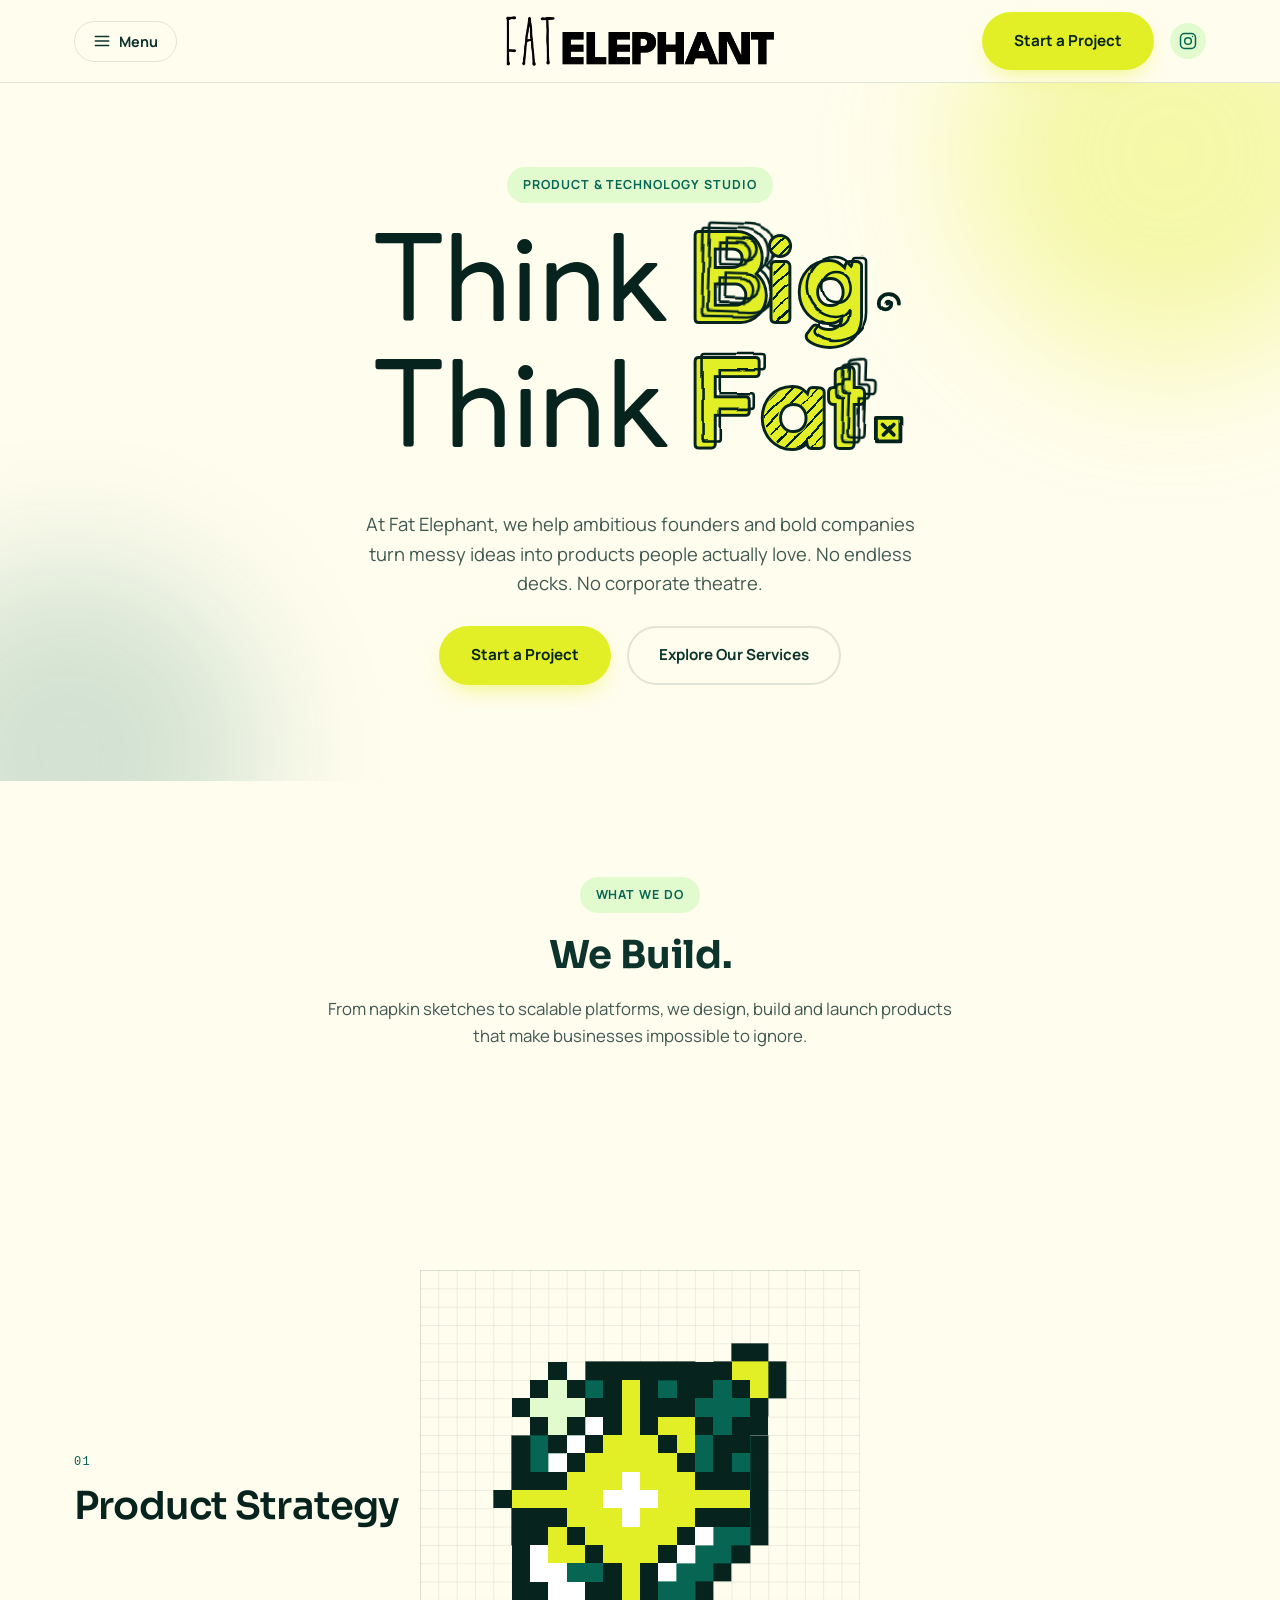
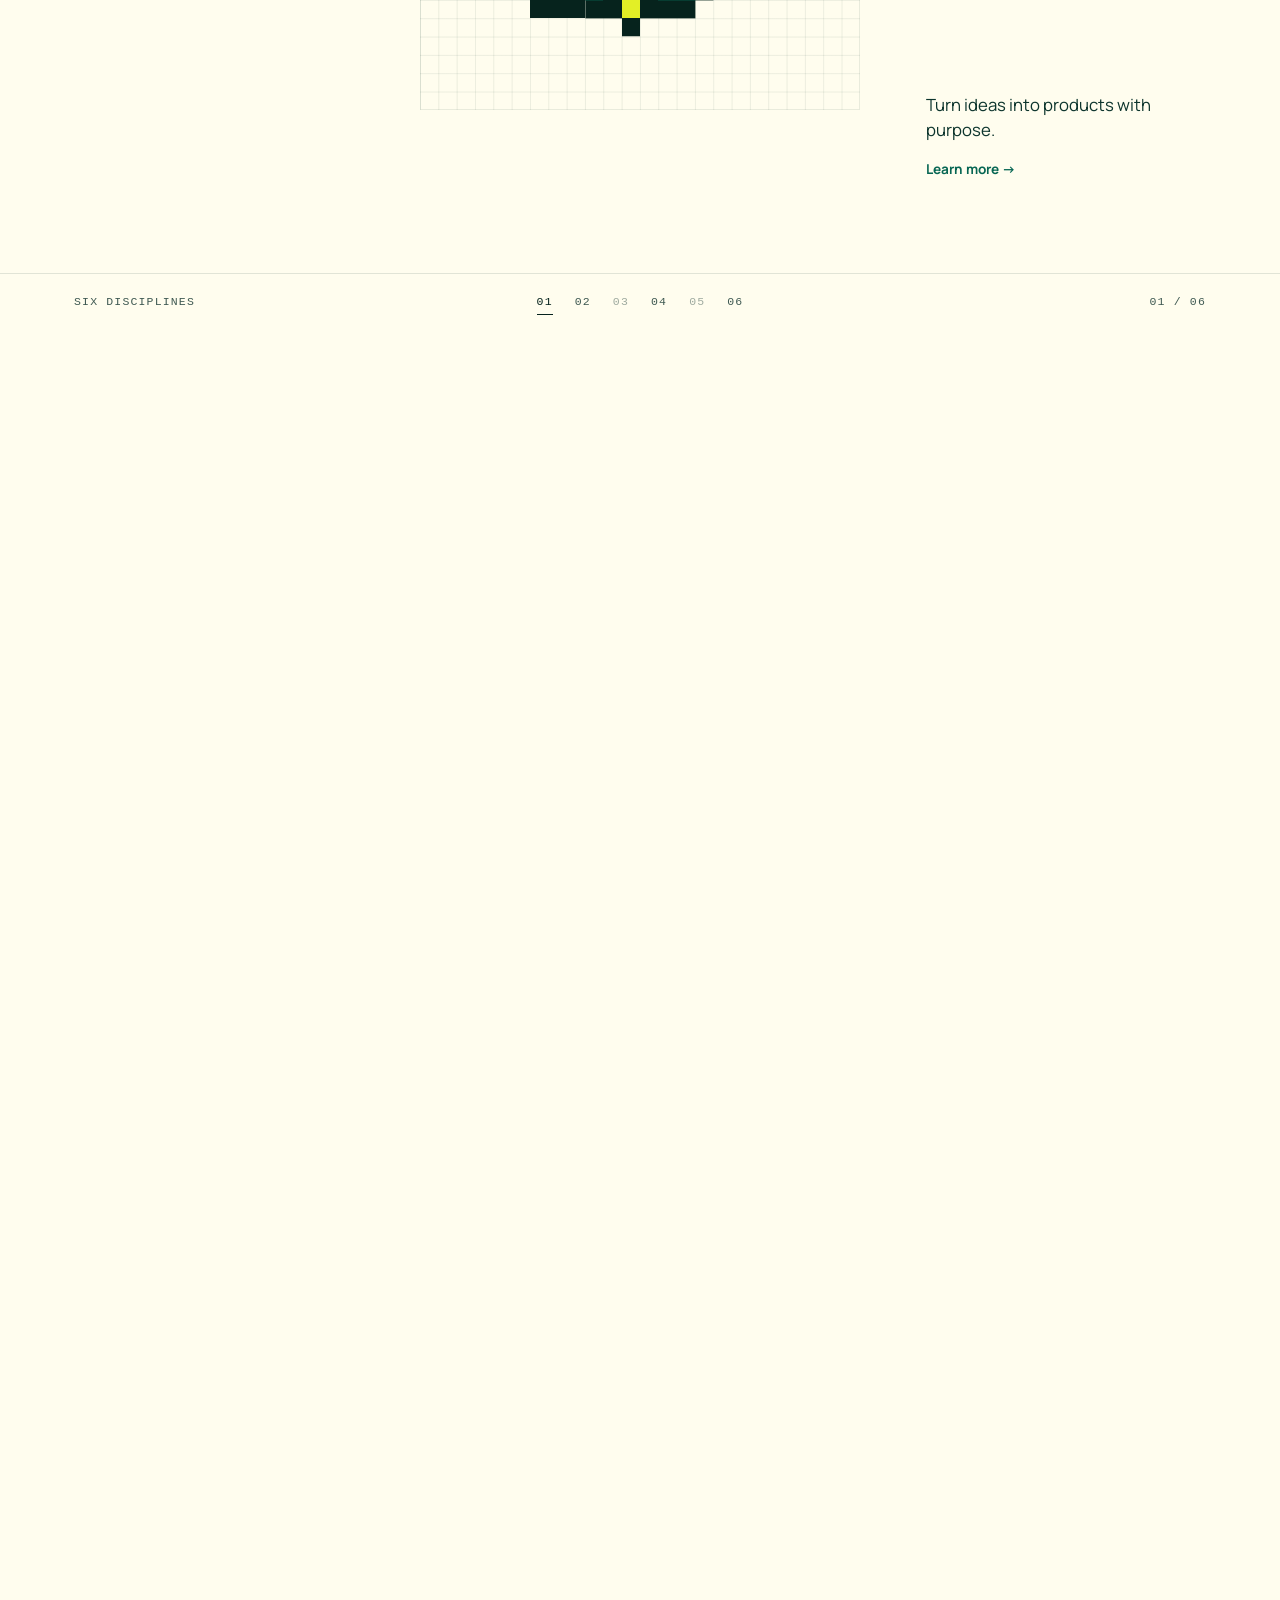
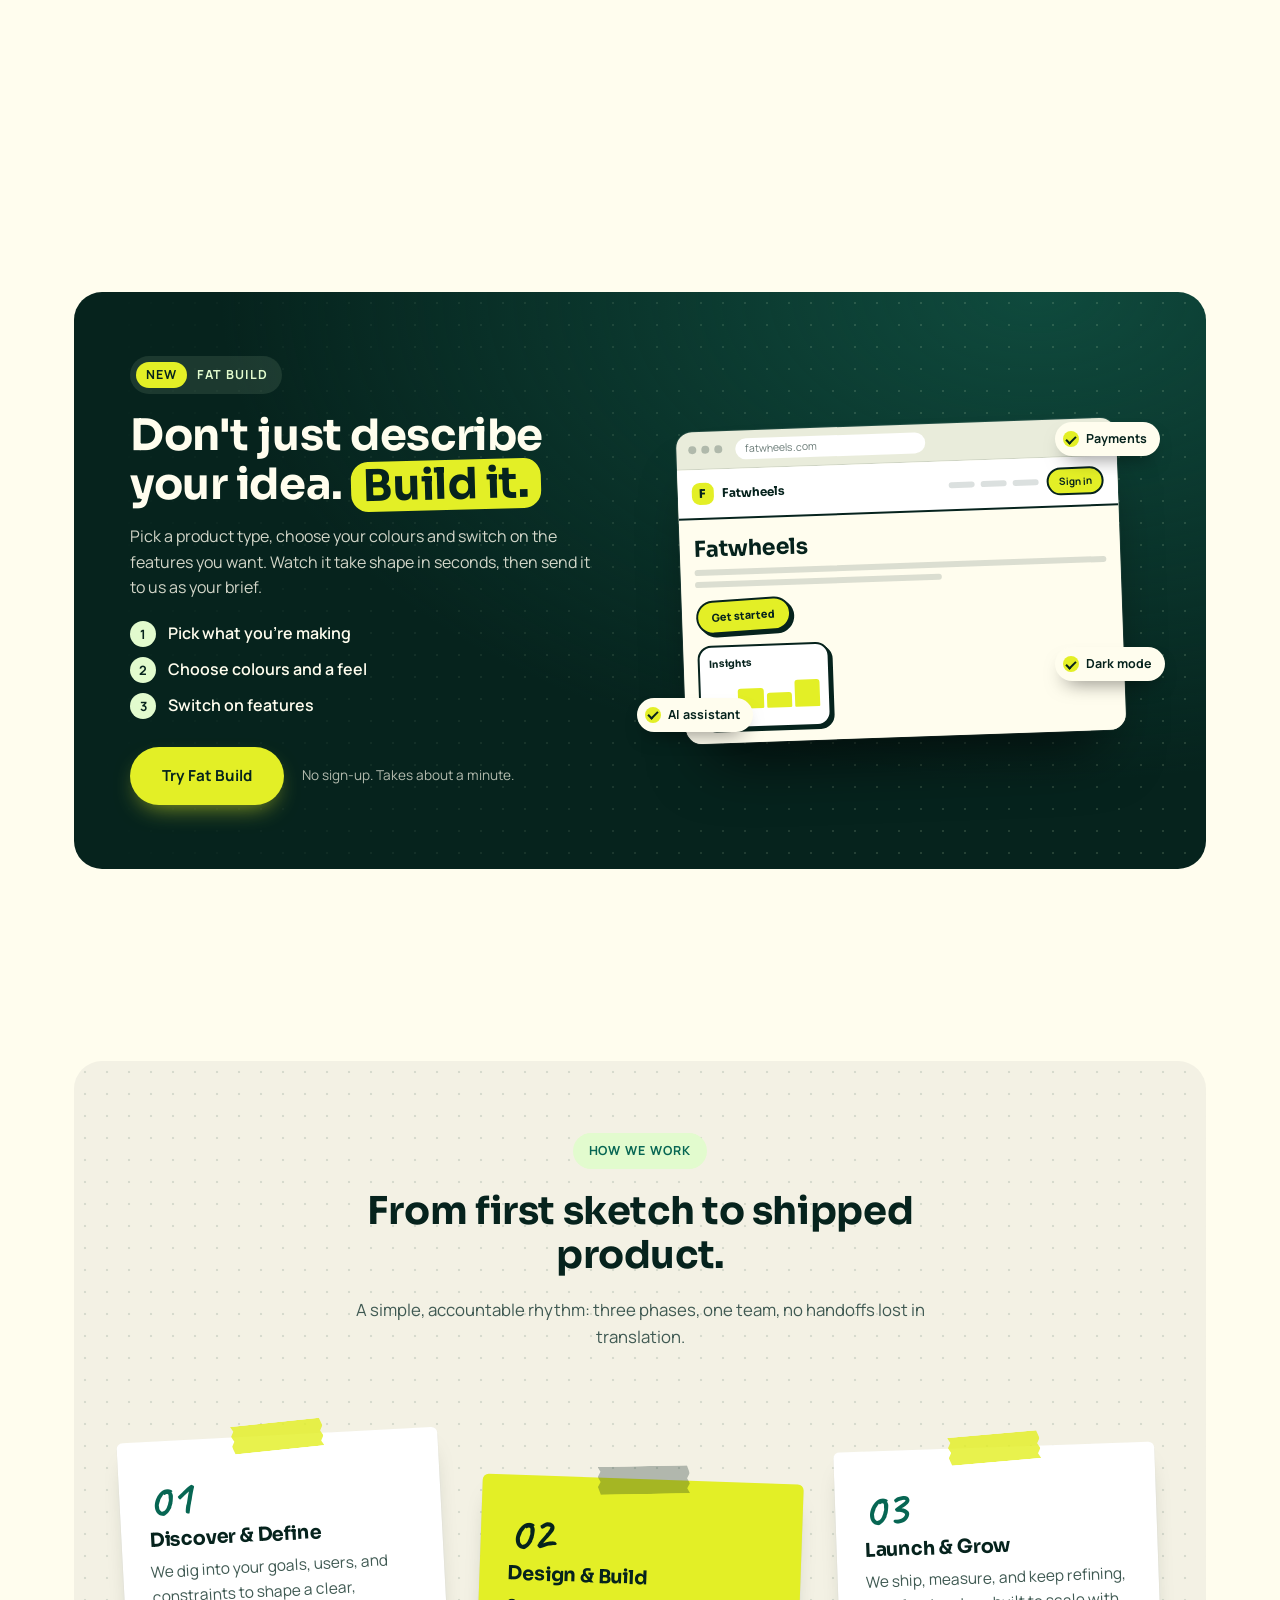
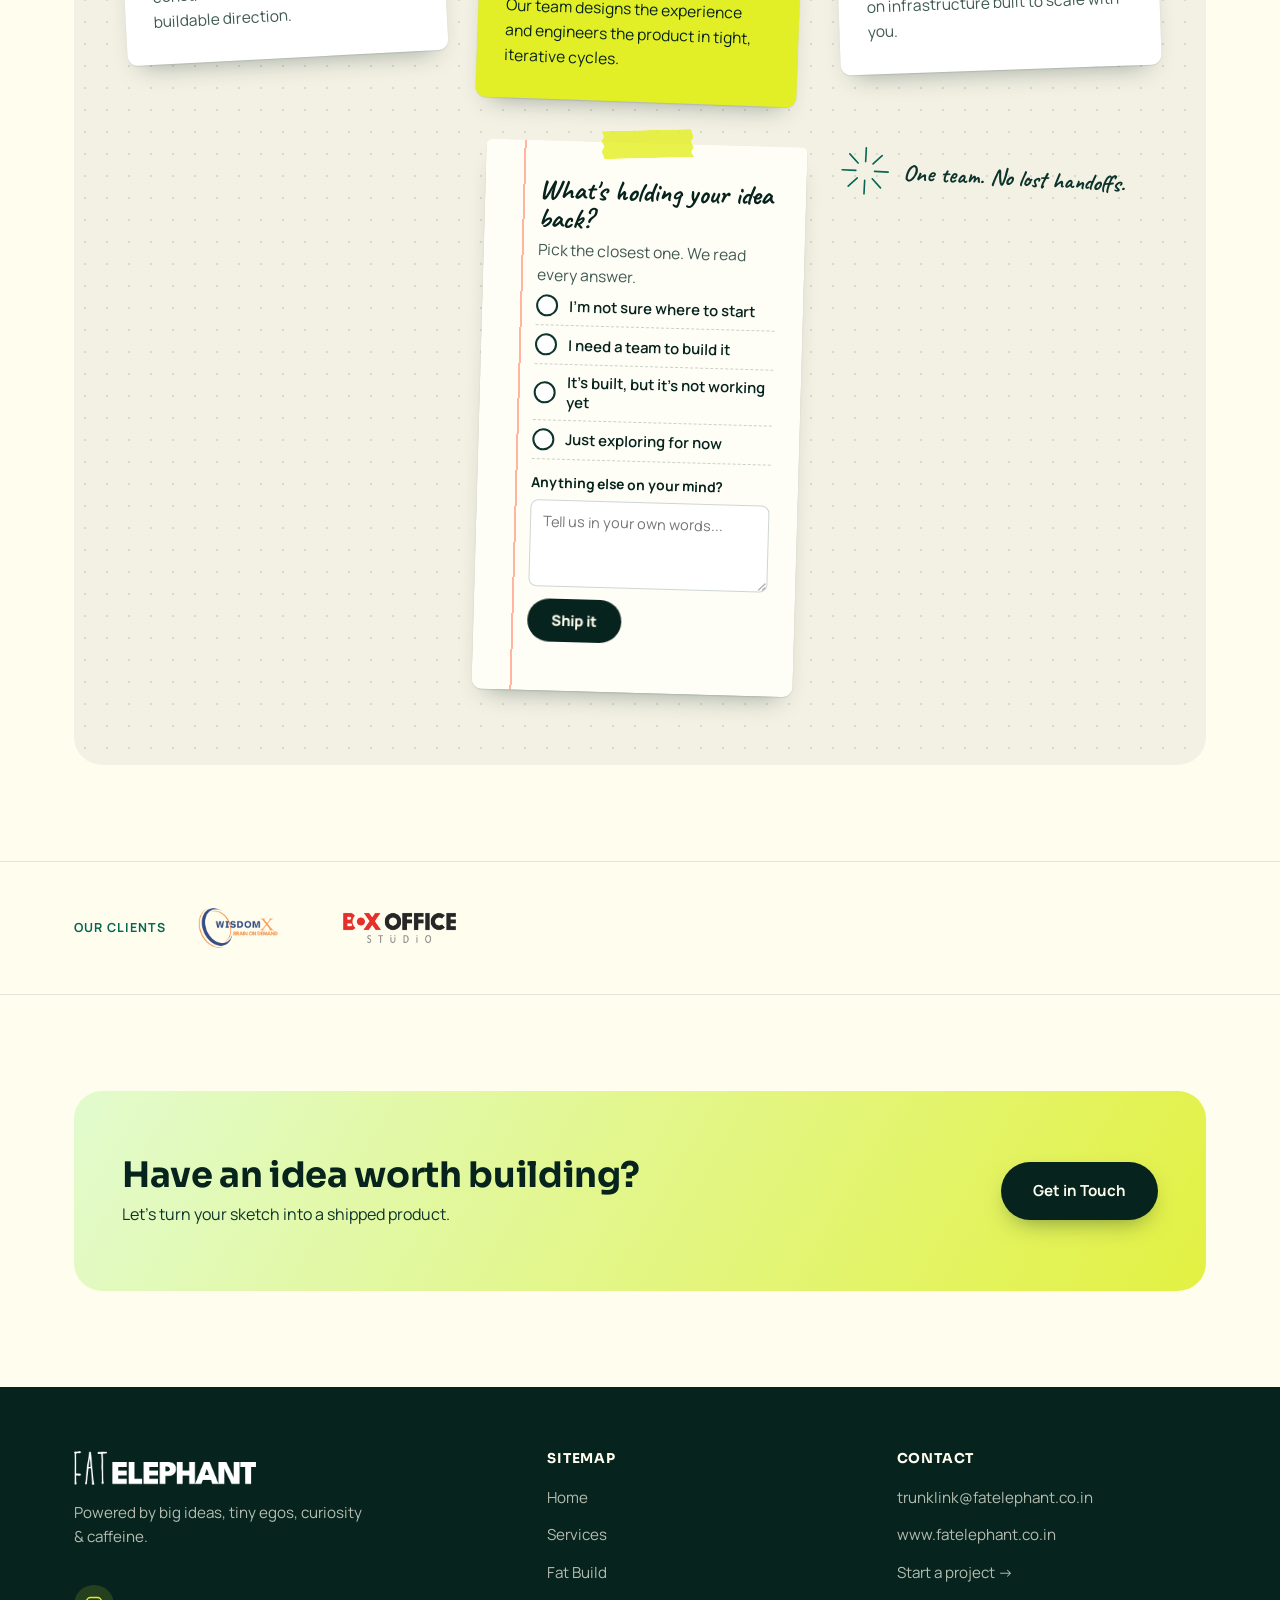
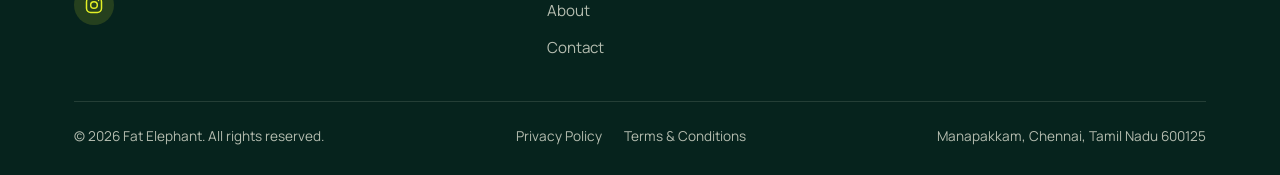
==== index.html @ 660addb1 "Add Fat Build, reworked About and How we work, email pop-up - Fat Build (build.html): live product c" ====
<!DOCTYPE html>
<html lang="en">
<head>
<meta charset="UTF-8">
<meta name="viewport" content="width=device-width, initial-scale=1.0">
<title>Fat Elephant | Product & Technology Studio</title>
<meta name="description" content="Fat Elephant is a product and technology studio helping ambitious companies turn ideas into products through strategy, design, engineering and AI.">
<link rel="canonical" href="https://fatelephant.co.in/">
<meta property="og:title" content="Fat Elephant | Product & Technology Studio">
<meta property="og:description" content="Fat Elephant is a product and technology studio helping ambitious companies turn ideas into products through strategy, design, engineering and AI.">
<meta property="og:url" content="https://fatelephant.co.in/">
<meta property="og:type" content="website">
<meta property="og:site_name" content="Fat Elephant">
<script type="application/ld+json">
{
  "@context": "https://schema.org",
  "@type": "Organization",
  "name": "Fat Elephant",
  "url": "https://fatelephant.co.in/",
  "logo": "https://fatelephant.co.in/assets/logo.png",
  "sameAs": [
    "https://www.instagram.com/think.fat/",
    "https://www.linkedin.com/company/fat-elephant/"
  ]
}
</script>
<link rel="icon" type="image/png" href="assets/logo.png">
<link rel="preconnect" href="https://fonts.googleapis.com">
<link rel="preconnect" href="https://fonts.gstatic.com" crossorigin>
<link href="https://fonts.googleapis.com/css2?family=Sora:wght@600;700;800&family=Manrope:wght@400;500;600;700;800&family=Caveat:wght@600;700&display=swap" rel="stylesheet">
<link rel="stylesheet" href="css/style.css">
</head>
<body>

<header class="navbar">
  <div class="container">
    <div class="nav-menu">
      <button class="nav-menu-trigger" id="navMenuTrigger" aria-haspopup="true" aria-expanded="false" aria-controls="navDropdown">
        <svg class="nav-menu-icon" viewBox="0 0 24 24" fill="none" stroke="currentColor" stroke-width="1.8" stroke-linecap="round" stroke-linejoin="round"><line x1="3" y1="6" x2="21" y2="6"/><line x1="3" y1="12" x2="21" y2="12"/><line x1="3" y1="18" x2="21" y2="18"/></svg>
        <span>Menu</span>
      </button>
      <ul class="nav-dropdown" id="navDropdown">
        <li><a href="index.html" class="active">Home</a></li>
        <li><a href="services.html">Services</a></li>
        <li><a href="build.html">Fat Build</a></li>
        <li><a href="about.html">About</a></li>
        <li><a href="contact.html">Contact</a></li>
      </ul>
    </div>

    <a href="index.html" class="nav-logo"><img src="assets/logo-wide.png" alt="Fat Elephant"></a>

    <div class="nav-right">
      <a href="contact.html" class="btn btn-primary">Start a Project</a>
      <a href="https://www.instagram.com/think.fat?stkn=MW05NG54ZzYxcDhmMA==" target="_blank" rel="noopener noreferrer" class="social-link nav-social" aria-label="Fat Elephant on Instagram">
        <svg viewBox="0 0 24 24" fill="none" stroke="currentColor" stroke-width="1.8" stroke-linecap="round" stroke-linejoin="round"><rect x="3" y="3" width="18" height="18" rx="5"/><circle cx="12" cy="12" r="4"/><circle cx="17.5" cy="6.5" r="0.9" fill="currentColor" stroke="none"/></svg>
      </a>
    </div>
  </div>
</header>

<section class="hero">
  <svg class="fe-defs" width="0" height="0" aria-hidden="true" focusable="false">
    <defs>
      <filter id="fe-rough" x="-8%" y="-8%" width="116%" height="116%">
        <feTurbulence type="fractalNoise" baseFrequency="0.03" numOctaves="2" seed="4" result="noise"/>
        <feDisplacementMap in="SourceGraphic" in2="noise" scale="5" xChannelSelector="R" yChannelSelector="G"/>
      </filter>
    </defs>
  </svg>
  <div class="container">
    <div class="hero-copy">
      <span class="eyebrow">Product &amp; Technology Studio</span>
      <h1 class="doodle-title" aria-label="Think Big. Think Fat.">
        <span class="dt-line" aria-hidden="true"><span class="coco-regular">Think</span> <span class="coco-bold"><span class="dt-letter" data-doodle data-v="2" data-char="B">B</span><span class="dt-letter" data-doodle data-v="3" data-char="i">i</span><span class="dt-letter" data-doodle data-v="1" data-char="g">g</span><span class="dt-dot" data-doodle data-v="2"><svg viewBox="0 0 24 24" focusable="false"><rect class="d0" x="4" y="4" width="16" height="16"/><g class="d1"><rect x="4" y="4" width="16" height="16"/><path d="M8.5 8.5l7 7M15.5 8.5l-7 7"/></g><path class="d2" d="M10.5 12a1.3 1.3 0 0 1 2.6 0a3.9 3.9 0 0 1-7.8 0a6.5 6.5 0 0 1 13 0"/><circle class="d3" cx="12" cy="12" r="8"/></svg></span></span></span>
        <span class="dt-line" aria-hidden="true"><span class="coco-regular">Think</span> <span class="coco-bold"><span class="dt-letter" data-doodle data-v="1" data-char="F">F</span><span class="dt-letter" data-doodle data-v="3" data-char="a">a</span><span class="dt-letter" data-doodle data-v="2" data-char="t">t</span><span class="dt-dot" data-doodle data-v="1"><svg viewBox="0 0 24 24" focusable="false"><rect class="d0" x="4" y="4" width="16" height="16"/><g class="d1"><rect x="4" y="4" width="16" height="16"/><path d="M8.5 8.5l7 7M15.5 8.5l-7 7"/></g><path class="d2" d="M10.5 12a1.3 1.3 0 0 1 2.6 0a3.9 3.9 0 0 1-7.8 0a6.5 6.5 0 0 1 13 0"/><circle class="d3" cx="12" cy="12" r="8"/></svg></span></span></span>
      </h1>
      <p class="hero-lede">At Fat Elephant, we help ambitious founders and bold companies turn messy ideas into products people actually love. No endless decks. No corporate theatre.</p>
      <div class="hero-actions">
        <a href="contact.html" class="btn btn-primary">Start a Project</a>
        <a href="services.html" class="btn btn-outline">Explore Our Services</a>
      </div>
    </div>
  </div>
</section>

<section id="services" class="services" style="--steps: 6;">
  <div class="container">
    <div class="section-head reveal">
      <span class="eyebrow">What We Do</span>
      <h2>We Build.</h2>
      <p>From napkin sketches to scalable platforms, we design, build and launch products that make businesses impossible to ignore.</p>
    </div>
  </div>

  <div class="stage-track" id="stageTrack">
    <div class="stage" id="stage" data-active="0" data-dir="fwd">
      <div class="stage-line" aria-hidden="true"></div>

      <div class="container stage-inner">
        <div class="stage-frame" aria-hidden="true"></div>

        <ol class="service-list">
          <li class="service-item">
            <div class="service-head">
              <span class="service-index" aria-hidden="true">01</span>
              <h3 class="service-title">Product Strategy</h3>
            </div>
            <div class="service-art"><svg class="px" viewBox="0 0 16 16" shape-rendering="crispEdges" aria-hidden="true" focusable="false"><path class="px-k" d="M13 0h2v1h-2zM5 1h6v1h-6zM12 1h1v1h-1zM15 1h1v1h-1zM4 2h1v1h-1zM11 2h2v1h-2zM15 2h1v1h-1zM3 3h1v1h-1zM12 3h3v1h-3zM2 4h1v1h-1zM11 4h3v1h-3zM1 5h1v1h-1zM10 5h2v1h-2zM14 5h1v1h-1zM1 6h1v1h-1zM9 6h2v1h-2zM14 6h1v1h-1zM1 7h1v1h-1zM8 7h2v1h-2zM14 7h1v1h-1zM1 8h1v1h-1zM14 8h1v1h-1zM1 9h1v1h-1zM14 9h1v1h-1zM1 10h1v1h-1zM14 10h1v1h-1zM2 11h1v1h-1zM13 11h1v1h-1zM3 12h1v1h-1zM12 12h1v1h-1zM4 13h1v1h-1zM11 13h1v1h-1zM5 14h6v1h-6z"/><path class="px-t" d="M5 2h6v1h-6zM4 3h2v1h-2zM10 3h2v1h-2zM3 4h2v1h-2zM2 5h2v1h-2zM6 5h4v1h-4zM12 5h2v1h-2zM2 6h1v1h-1zM5 6h2v1h-2zM13 6h1v1h-1zM2 7h1v1h-1zM5 7h1v1h-1zM10 7h1v1h-1zM13 7h1v1h-1zM2 8h1v1h-1zM5 8h1v1h-1zM10 8h1v1h-1zM13 8h1v1h-1zM2 9h1v1h-1zM5 9h2v1h-2zM9 9h2v1h-2zM13 9h1v1h-1zM2 10h2v1h-2zM6 10h4v1h-4zM12 10h2v1h-2zM3 11h2v1h-2zM11 11h2v1h-2zM4 12h2v1h-2zM10 12h2v1h-2zM5 13h6v1h-6z"/><path class="px-l" d="M13 1h2v1h-2zM13 2h2v1h-2zM7 6h2v1h-2zM6 7h2v1h-2zM6 8h4v1h-4zM7 9h2v1h-2z"/><path class="px-w" d="M6 3h4v1h-4zM5 4h6v1h-6zM4 5h2v1h-2zM3 6h2v1h-2zM11 6h2v1h-2zM3 7h2v1h-2zM11 7h2v1h-2zM3 8h2v1h-2zM11 8h2v1h-2zM3 9h2v1h-2zM11 9h2v1h-2zM4 10h2v1h-2zM10 10h2v1h-2zM5 11h6v1h-6zM6 12h4v1h-4z"/></svg></div>
            <div class="service-copy">
              <p>Turn ideas into products with purpose.</p>
              <a href="services.html#product-strategy" class="service-link">Learn more →</a>
            </div>
          </li>
          <li class="service-item">
            <div class="service-head">
              <span class="service-index" aria-hidden="true">02</span>
              <h3 class="service-title">Product Design</h3>
            </div>
            <div class="service-art"><svg class="px" viewBox="0 0 16 16" shape-rendering="crispEdges" aria-hidden="true" focusable="false"><path class="px-k" d="M11 1h1v1h-1zM10 2h1v1h-1zM12 2h1v1h-1zM9 3h1v1h-1zM13 3h1v1h-1zM8 4h1v1h-1zM14 4h1v1h-1zM7 5h1v1h-1zM13 5h1v1h-1zM6 6h1v1h-1zM12 6h1v1h-1zM5 7h1v1h-1zM11 7h1v1h-1zM4 8h1v1h-1zM10 8h1v1h-1zM3 9h1v1h-1zM9 9h1v1h-1zM2 10h1v1h-1zM8 10h1v1h-1zM1 11h1v1h-1zM7 11h1v1h-1zM1 12h1v1h-1zM6 12h1v1h-1zM1 13h2v1h-2zM5 13h1v1h-1zM2 14h3v1h-3z"/><path class="px-t" d="M11 2h1v1h-1zM11 3h2v1h-2zM12 4h2v1h-2zM11 5h1v1h-1zM10 6h2v1h-2zM9 7h2v1h-2zM8 8h2v1h-2zM7 9h2v1h-2zM6 10h2v1h-2zM5 11h2v1h-2zM4 12h2v1h-2z"/><path class="px-l" d="M9 4h2v1h-2zM8 5h3v1h-3zM7 6h3v1h-3zM6 7h3v1h-3zM5 8h3v1h-3zM4 9h3v1h-3zM3 10h3v1h-3zM3 11h2v1h-2z"/><path class="px-w" d="M10 3h1v1h-1zM11 4h1v1h-1zM12 5h1v1h-1zM2 11h1v1h-1zM2 12h2v1h-2zM3 13h2v1h-2z"/></svg></div>
            <div class="service-copy">
              <p>Design experiences people love to use.</p>
              <a href="services.html#product-design" class="service-link">Learn more →</a>
            </div>
          </li>
          <li class="service-item">
            <div class="service-head">
              <span class="service-index" aria-hidden="true">03</span>
              <h3 class="service-title">Engineering</h3>
            </div>
            <div class="service-art"><svg class="px" viewBox="0 0 16 16" shape-rendering="crispEdges" aria-hidden="true" focusable="false"><path class="px-k" d="M1 1h14v1h-14zM0 2h16v1h-16zM0 3h2v1h-2zM14 3h2v1h-2zM0 4h2v1h-2zM14 4h2v1h-2zM0 5h2v1h-2zM14 5h2v1h-2zM0 6h16v1h-16zM0 7h3v1h-3zM4 7h12v1h-12zM0 8h4v1h-4zM5 8h11v1h-11zM0 9h5v1h-5zM6 9h10v1h-10zM0 10h4v1h-4zM5 10h11v1h-11zM0 11h3v1h-3zM4 11h3v1h-3zM11 11h5v1h-5zM0 12h16v1h-16zM0 13h16v1h-16zM1 14h14v1h-14z"/><path class="px-t" d="M2 3h12v1h-12zM2 4h1v1h-1zM4 4h1v1h-1zM6 4h1v1h-1zM8 4h6v1h-6zM2 5h12v1h-12z"/><path class="px-l" d="M3 4h1v1h-1zM3 7h1v1h-1zM4 8h1v1h-1zM5 9h1v1h-1zM4 10h1v1h-1zM3 11h1v1h-1zM7 11h4v1h-4z"/><path class="px-m" d="M7 4h1v1h-1z"/><path class="px-w" d="M5 4h1v1h-1z"/></svg></div>
            <div class="service-copy">
              <p>Build software that's made to last.</p>
              <a href="services.html#engineering" class="service-link">Learn more →</a>
            </div>
          </li>
          <li class="service-item">
            <div class="service-head">
              <span class="service-index" aria-hidden="true">04</span>
              <h3 class="service-title">AI Solutions</h3>
            </div>
            <div class="service-art"><svg class="px" viewBox="0 0 16 16" shape-rendering="crispEdges" aria-hidden="true" focusable="false"><path class="px-k" d="M3 1h1v1h-1zM7 1h1v1h-1zM12 1h1v1h-1zM2 2h1v1h-1zM4 2h1v1h-1zM6 2h1v1h-1zM8 2h1v1h-1zM11 2h1v1h-1zM13 2h1v1h-1zM1 3h1v1h-1zM5 3h2v1h-2zM8 3h1v1h-1zM10 3h1v1h-1zM14 3h1v1h-1zM2 4h1v1h-1zM4 4h1v1h-1zM6 4h1v1h-1zM8 4h1v1h-1zM11 4h1v1h-1zM13 4h1v1h-1zM3 5h1v1h-1zM5 5h1v1h-1zM9 5h1v1h-1zM12 5h1v1h-1zM4 6h1v1h-1zM10 6h1v1h-1zM1 7h3v1h-3zM11 7h3v1h-3zM0 8h1v1h-1zM14 8h1v1h-1zM1 9h3v1h-3zM11 9h3v1h-3zM4 10h1v1h-1zM10 10h1v1h-1zM5 11h1v1h-1zM9 11h1v1h-1zM6 12h1v1h-1zM8 12h1v1h-1zM6 13h1v1h-1zM8 13h1v1h-1zM6 14h1v1h-1zM8 14h1v1h-1zM7 15h1v1h-1z"/><path class="px-t" d="M12 2h1v1h-1zM11 3h3v1h-3zM12 4h1v1h-1z"/><path class="px-l" d="M7 2h1v1h-1zM7 3h1v1h-1zM7 4h1v1h-1zM6 5h3v1h-3zM5 6h5v1h-5zM4 7h3v1h-3zM8 7h3v1h-3zM1 8h5v1h-5zM9 8h5v1h-5zM4 9h3v1h-3zM8 9h3v1h-3zM5 10h5v1h-5zM6 11h3v1h-3zM7 12h1v1h-1zM7 13h1v1h-1zM7 14h1v1h-1z"/><path class="px-m" d="M3 2h1v1h-1zM2 3h3v1h-3zM3 4h1v1h-1z"/><path class="px-w" d="M7 7h1v1h-1zM6 8h3v1h-3zM7 9h1v1h-1z"/></svg></div>
            <div class="service-copy">
              <p>Make AI work for your business.</p>
              <a href="services.html#ai-solutions" class="service-link">Learn more →</a>
            </div>
          </li>
          <li class="service-item">
            <div class="service-head">
              <span class="service-index" aria-hidden="true">05</span>
              <h3 class="service-title">Web Platforms</h3>
            </div>
            <div class="service-art"><svg class="px" viewBox="0 0 16 16" shape-rendering="crispEdges" aria-hidden="true" focusable="false"><path class="px-k" d="M1 1h14v1h-14zM0 2h1v1h-1zM15 2h1v1h-1zM0 3h1v1h-1zM15 3h1v1h-1zM0 4h1v1h-1zM15 4h1v1h-1zM0 5h1v1h-1zM15 5h1v1h-1zM0 6h1v1h-1zM15 6h1v1h-1zM0 7h1v1h-1zM15 7h1v1h-1zM0 8h1v1h-1zM15 8h1v1h-1zM0 9h1v1h-1zM15 9h1v1h-1zM0 10h1v1h-1zM15 10h1v1h-1zM0 11h1v1h-1zM15 11h1v1h-1zM0 12h1v1h-1zM15 12h1v1h-1zM0 13h1v1h-1zM15 13h1v1h-1zM1 14h14v1h-14z"/><path class="px-t" d="M1 2h14v1h-14zM1 3h2v1h-2zM4 3h1v1h-1zM6 3h1v1h-1zM8 3h7v1h-7zM1 4h14v1h-14zM3 10h6v1h-6zM3 12h8v1h-8z"/><path class="px-l" d="M3 3h1v1h-1zM3 6h10v1h-10zM3 7h10v1h-10zM3 8h10v1h-10z"/><path class="px-m" d="M7 3h1v1h-1z"/><path class="px-w" d="M5 3h1v1h-1zM1 5h14v1h-14zM1 6h2v1h-2zM13 6h2v1h-2zM1 7h2v1h-2zM13 7h2v1h-2zM1 8h2v1h-2zM13 8h2v1h-2zM1 9h14v1h-14zM1 10h2v1h-2zM9 10h6v1h-6zM1 11h14v1h-14zM1 12h2v1h-2zM11 12h4v1h-4zM1 13h14v1h-14z"/></svg></div>
            <div class="service-copy">
              <p>Create digital experiences beyond the homepage.</p>
              <a href="services.html#web-platforms" class="service-link">Learn more →</a>
            </div>
          </li>
          <li class="service-item">
            <div class="service-head">
              <span class="service-index" aria-hidden="true">06</span>
              <h3 class="service-title">Cloud &amp; Infrastructure</h3>
            </div>
            <div class="service-art"><svg class="px" viewBox="0 0 16 16" shape-rendering="crispEdges" aria-hidden="true" focusable="false"><path class="px-k" d="M8 2h2v1h-2zM6 3h2v1h-2zM10 3h2v1h-2zM5 4h1v1h-1zM12 4h1v1h-1zM4 5h1v1h-1zM13 5h1v1h-1zM3 6h1v1h-1zM13 6h1v1h-1zM2 7h1v1h-1zM14 7h1v1h-1zM1 8h1v1h-1zM15 8h1v1h-1zM1 9h1v1h-1zM15 9h1v1h-1zM1 10h1v1h-1zM15 10h1v1h-1zM2 11h1v1h-1zM15 11h1v1h-1zM2 12h1v1h-1zM14 12h1v1h-1zM3 13h11v1h-11z"/><path class="px-m" d="M3 12h11v1h-11z"/><path class="px-w" d="M8 3h2v1h-2zM6 4h6v1h-6zM5 5h8v1h-8zM4 6h9v1h-9zM3 7h11v1h-11zM2 8h13v1h-13zM2 9h13v1h-13zM2 10h13v1h-13zM3 11h12v1h-12z"/></svg></div>
            <div class="service-copy">
              <p>Scale with confidence.</p>
              <a href="services.html#cloud-infrastructure" class="service-link">Learn more →</a>
            </div>
          </li>
        </ol>
      </div>

      <div class="stage-footer">
        <div class="container stage-footer-inner">
          <span class="stage-label">Six disciplines</span>
          <div class="stage-steps" role="group" aria-label="Browse services">
            <button type="button" class="stage-step" data-step="0" aria-label="Product Strategy">01</button>
            <button type="button" class="stage-step" data-step="1" aria-label="Product Design">02</button>
            <button type="button" class="stage-step" data-step="2" aria-label="Engineering">03</button>
            <button type="button" class="stage-step" data-step="3" aria-label="AI Solutions">04</button>
            <button type="button" class="stage-step" data-step="4" aria-label="Web Platforms">05</button>
            <button type="button" class="stage-step" data-step="5" aria-label="Cloud &amp; Infrastructure">06</button>
          </div>
          <span class="stage-count" aria-hidden="true"><span id="stageCurrent">01</span> / 06</span>
        </div>
      </div>
    </div>
  </div>
</section>

<section id="fat-build" class="fb">
  <div class="container">
    <div class="fb-panel reveal">
      <div class="fb-copy">
        <span class="fb-eyebrow"><b>New</b> Fat Build</span>
        <h2>Don't just describe your idea. <span class="fb-hl">Build it.</span></h2>
        <p>Pick a product type, choose your colours and switch on the features you want. Watch it take shape in seconds, then send it to us as your brief.</p>
        <ol class="fb-steps">
          <li><b>1</b>Pick what you're making</li>
          <li><b>2</b>Choose colours and a feel</li>
          <li><b>3</b>Switch on features</li>
        </ol>
        <div class="fb-actions">
          <a href="build.html" class="btn btn-primary">Try Fat Build</a>
          <span class="fb-note">No sign-up. Takes about a minute.</span>
        </div>
      </div>

      <div class="fb-stage" aria-hidden="true">
        <div class="fb-device" id="fbDevice">
          <div class="fb-chrome"><i></i><i></i><i></i><span class="fb-url">fatwheels.com</span></div>
          <div class="fb-screen">
            <div class="fb-bar">
              <span class="fb-logo">F</span>
              <strong class="fb-name">Fatwheels</strong>
              <span class="fb-navs"><i></i><i></i><i></i></span>
              <span class="fb-signin">Sign in</span>
            </div>
            <div class="fb-hero">
              <h3 class="fb-name">Fatwheels</h3>
              <span class="fb-l"></span>
              <span class="fb-l fb-l--s"></span>
              <span class="fb-cta">Get started</span>
            </div>
            <div class="fb-cards">
              <div class="fb-card is-on"><span class="fb-k">Insights</span><div class="fb-bars"><em style="--h:35%"></em><em style="--h:65%"></em><em style="--h:50%"></em><em style="--h:90%"></em></div></div>
              <div class="fb-card is-on"><span class="fb-k">Checkout</span><span class="fb-l"></span><span class="fb-pay">Pay now</span></div>
              <div class="fb-card is-on"><span class="fb-k">Assistant</span><span class="fb-pill">Ask me anything</span></div>
            </div>
          </div>
        </div>
        <span class="fb-chip fb-chip--a"><i></i>Payments</span>
        <span class="fb-chip fb-chip--b"><i></i>AI assistant</span>
        <span class="fb-chip fb-chip--c"><i></i>Dark mode</span>
      </div>
    </div>
  </div>
</section>

<section id="process">
  <div class="container">
    <div class="process desk reveal">
      <div class="section-head">
        <span class="eyebrow">How We Work</span>
        <h2>From first sketch to shipped product.</h2>
        <p>A simple, accountable rhythm: three phases, one team, no handoffs lost in translation.</p>
      </div>

      <div class="desk-board">
        <article class="note note--paper" style="--r: -3deg; --i: 0;">
          <span class="note-num" aria-hidden="true">01</span>
          <h3>Discover &amp; Define</h3>
          <p>We dig into your goals, users, and constraints to shape a clear, buildable direction.</p>
        </article>

        <article class="note note--lime" style="--r: 2deg; --i: 1;">
          <span class="note-num" aria-hidden="true">02</span>
          <h3>Design &amp; Build</h3>
          <p>Our team designs the experience and engineers the product in tight, iterative cycles.</p>
        </article>

        <article class="note note--paper" style="--r: -2deg; --i: 2;">
          <span class="note-num" aria-hidden="true">03</span>
          <h3>Launch &amp; Grow</h3>
          <p>We ship, measure, and keep refining, on infrastructure built to scale with you.</p>
        </article>

        <article class="note note--ask" style="--r: 1.6deg; --i: 3;">
          <form class="ask" id="askForm" novalidate>
            <fieldset>
              <legend>What's holding your idea back?</legend>
              <p class="note-sub">Pick the closest one. We read every answer.</p>
              <label class="ask-opt"><input type="radio" name="holdback" value="I'm not sure where to start"><span>I'm not sure where to start</span></label>
              <label class="ask-opt"><input type="radio" name="holdback" value="I need a team to build it"><span>I need a team to build it</span></label>
              <label class="ask-opt"><input type="radio" name="holdback" value="It's built, but it's not working yet"><span>It's built, but it's not working yet</span></label>
              <label class="ask-opt"><input type="radio" name="holdback" value="Just exploring for now"><span>Just exploring for now</span></label>
            </fieldset>
            <label class="ask-label" for="askNote">Anything else on your mind?</label>
            <textarea id="askNote" rows="3" placeholder="Tell us in your own words..."></textarea>
            <button type="submit" class="ask-send">Ship it</button>
            <p class="ask-status" id="askStatus" role="status"></p>
          </form>
          <span class="stamp" aria-hidden="true">Shipped!</span>
        </article>

        <div class="doodle doodle--spark" aria-hidden="true">
          <svg viewBox="0 0 90 90" fill="none" stroke="currentColor" stroke-width="2.6" stroke-linecap="round" focusable="false"><path d="M45 8V30M45 60V82M8 45H30M60 45H82M19 19L33 33M57 57L71 71M71 19L57 33M33 57L19 71"/></svg>
          <span class="doodle-caption">One team. No lost handoffs.</span>
        </div>
      </div>
    </div>
  </div>
</section>

<div class="trusted-by">
  <div class="container">
    <span class="trusted-by-label">Our Clients</span>
    <div class="trusted-by-logos">
      <a href="https://www.wisdomx.co.uk/" target="_blank" rel="noopener noreferrer" aria-label="Visit WisdomX's website">
        <img src="assets/clients/wisdomx.png" alt="WisdomX" class="is-wisdomx">
      </a>
      <a href="https://boxofficestudio.co.in/" target="_blank" rel="noopener noreferrer" aria-label="Visit Box Office Studio's website">
        <img src="assets/clients/box-office-studio.png" alt="Box Office Studio">
      </a>
    </div>
  </div>
</div>

<section id="cta">
  <div class="container">
    <div class="cta-banner reveal">
      <div>
        <h2>Have an idea worth building?</h2>
        <p>Let's turn your sketch into a shipped product.</p>
      </div>
      <a href="contact.html" class="btn btn-primary">Get in Touch</a>
    </div>
  </div>
</section>

<footer class="site-footer">
  <div class="container">
    <div class="footer-grid">
      <div class="footer-brand">
        <img src="assets/logo-wide.png" alt="Fat Elephant">
        <p>Powered by big ideas, tiny egos, curiosity &amp; caffeine.</p>
        <a href="https://www.instagram.com/think.fat?stkn=MW05NG54ZzYxcDhmMA==" target="_blank" rel="noopener noreferrer" class="social-link" aria-label="Fat Elephant on Instagram">
          <svg viewBox="0 0 24 24" fill="none" stroke="currentColor" stroke-width="1.8" stroke-linecap="round" stroke-linejoin="round"><rect x="3" y="3" width="18" height="18" rx="5"/><circle cx="12" cy="12" r="4"/><circle cx="17.5" cy="6.5" r="0.9" fill="currentColor" stroke="none"/></svg>
        </a>
      </div>
      <div class="footer-col">
        <h4>Sitemap</h4>
        <ul>
          <li><a href="index.html">Home</a></li>
          <li><a href="services.html">Services</a></li>
          <li><a href="build.html">Fat Build</a></li>
          <li><a href="about.html">About</a></li>
          <li><a href="contact.html">Contact</a></li>
        </ul>
      </div>
      <div class="footer-col">
        <h4>Contact</h4>
        <ul>
          <li><a href="mailto:trunklink@fatelephant.co.in">trunklink@fatelephant.co.in</a></li>
          <li><a href="https://www.fatelephant.co.in" target="_blank" rel="noopener">www.fatelephant.co.in</a></li>
          <li><a href="contact.html">Start a project →</a></li>
        </ul>
      </div>
    </div>
    <div class="footer-bottom">
      <span>© <span id="year"></span> Fat Elephant. All rights reserved.</span>
      <span class="footer-legal"><a href="privacy.html">Privacy Policy</a><a href="terms.html">Terms &amp; Conditions</a></span>
      <span>Manapakkam, Chennai, Tamil Nadu 600125</span>
    </div>
  </div>
</footer>

<dialog class="ship-dialog" id="shipDialog" aria-labelledby="shipTitle" data-endpoint="">
  <button type="button" class="ship-close" data-close aria-label="Close">&times;</button>

  <form class="ship-form" id="shipForm" novalidate>
    <h2 id="shipTitle">One last thing.</h2>
    <p class="ship-lead">Where should we reach you? We'll only use your email to reply to this note.</p>
    <label class="ship-label" for="shipEmail">Your email</label>
    <input type="email" id="shipEmail" name="email" autocomplete="email" placeholder="you@company.com">
    <input type="text" name="website" class="ship-hp" tabindex="-1" autocomplete="off" aria-hidden="true">
    <p class="ship-error" id="shipError" role="alert"></p>
    <button type="submit" class="ship-go" id="shipGo">Think Fat</button>
    <p class="ship-fine">By sending, you agree to our <a href="privacy.html">Privacy Policy</a>.</p>
  </form>

  <div class="ship-done" id="shipDone" hidden>
    <div class="ship-check">
      <svg viewBox="0 0 80 80" aria-hidden="true" focusable="false"><circle class="ship-ring" cx="40" cy="40" r="30"/><path class="ship-tick" d="M27 41l9 9 18-20"/></svg>
    </div>
    <h2 id="shipDoneTitle">Shipped.</h2>
    <p id="shipDoneText"></p>
  </div>
</dialog>

<script src="js/main.js"></script>
</body>
</html>
---- css/style.css ----
/* ========================================================
   Fat Elephant — Design System
   ======================================================== */

/* ---------- Spatial page transitions (progressive enhancement) ---------- */

@view-transition {
  navigation: auto;
}

::view-transition-old(root) {
  animation: 220ms ease-out both fe-page-out;
}

::view-transition-new(root) {
  animation: 260ms ease-in both fe-page-in;
}

@keyframes fe-page-out {
  to {
    opacity: 0;
    transform: translateY(-14px) scale(0.99);
  }
}

@keyframes fe-page-in {
  from {
    opacity: 0;
    transform: translateY(14px) scale(0.99);
  }
}

@media (prefers-reduced-motion: reduce) {
  ::view-transition-group(*),
  ::view-transition-old(*),
  ::view-transition-new(*) {
    animation: none !important;
  }
}

/* Coco Gothic by Zetafonts — CC BY-NC trial files, not licensed for commercial/production use.
   A commercial license must be purchased at zetafonts.com/collection/358 before this ships live. */
@font-face {
  font-family: "Coco Gothic";
  src: url("../assets/fonts/CocoGothic-Regular.ttf") format("truetype");
  font-weight: 400;
  font-style: normal;
  font-display: swap;
}

@font-face {
  font-family: "Coco Gothic";
  src: url("../assets/fonts/CocoGothic-Bold.ttf") format("truetype");
  font-weight: 700;
  font-style: normal;
  font-display: swap;
}

:root {
  --cream: #fffdee;
  --mint: #e2fbce;
  --lime: #e3ef26;
  --teal: #076653;
  --teal-dark: #0c342c;
  --teal-darkest: #06231d;

  --ink: #0c342c;
  --ink-soft: #3f5952;
  --border-soft: rgba(12, 52, 44, 0.12);

  --bg: var(--cream);
  --surface: #ffffff;

  --radius-sm: 10px;
  --radius-md: 16px;
  --radius-lg: 28px;

  --shadow-soft: 0 20px 40px -20px rgba(6, 35, 29, 0.25);
  --shadow-card: 0 10px 30px -12px rgba(6, 35, 29, 0.18);

  --container: 1180px;

  --font-display: "Sora", "Segoe UI", system-ui, -apple-system, sans-serif;
  --font-body: "Manrope", "Segoe UI", system-ui, -apple-system, sans-serif;
  --font-hand: "Caveat", "Segoe Script", cursive;
  --font-coco: "Coco Gothic", var(--font-display);
  --font-mono: ui-monospace, "SFMono-Regular", Menlo, Consolas, "Liberation Mono", monospace;
}

* {
  box-sizing: border-box;
}

html {
  scroll-behavior: smooth;
}

body {
  margin: 0;
  font-family: var(--font-body);
  color: var(--ink);
  background: var(--bg);
  line-height: 1.6;
  -webkit-font-smoothing: antialiased;
}

img {
  max-width: 100%;
  display: block;
}

a {
  color: inherit;
  text-decoration: none;
}

h1, h2, h3, h4 {
  font-family: var(--font-display);
  line-height: 1.15;
  margin: 0 0 0.5em;
  letter-spacing: -0.01em;
}

p {
  margin: 0 0 1em;
}

.container {
  width: 100%;
  max-width: var(--container);
  margin: 0 auto;
  padding: 0 24px;
}

section {
  padding: 96px 0;
}

@media (max-width: 720px) {
  section {
    padding: 64px 0;
  }
}

.eyebrow {
  display: inline-flex;
  align-items: center;
  gap: 8px;
  font-family: var(--font-body);
  font-weight: 700;
  font-size: 0.78rem;
  letter-spacing: 0.08em;
  text-transform: uppercase;
  color: var(--teal);
  background: var(--mint);
  padding: 8px 16px;
  border-radius: 999px;
  margin-bottom: 20px;
}

.eyebrow--on-dark {
  color: var(--lime);
  background: rgba(227, 239, 38, 0.12);
}

/* ---------- Buttons ---------- */

.btn {
  display: inline-flex;
  align-items: center;
  justify-content: center;
  gap: 8px;
  padding: 15px 30px;
  border-radius: 999px;
  font-family: var(--font-body);
  font-weight: 700;
  font-size: 0.95rem;
  border: 2px solid transparent;
  cursor: pointer;
  transition: transform 0.2s ease, box-shadow 0.2s ease, background 0.2s ease, color 0.2s ease, border-color 0.2s ease;
  white-space: nowrap;
}

.btn:hover {
  transform: translateY(-2px);
}

.btn-primary {
  background: var(--lime);
  color: var(--teal-darkest);
  box-shadow: 0 10px 24px -10px rgba(227, 239, 38, 0.7);
}

.btn-primary:hover {
  box-shadow: 0 16px 30px -10px rgba(227, 239, 38, 0.85);
}

.btn-outline {
  background: transparent;
  color: var(--teal-dark);
  border-color: var(--border-soft);
}

.btn-outline:hover {
  border-color: var(--teal);
  background: var(--mint);
}

.btn-outline.on-dark {
  color: var(--cream);
  border-color: rgba(255, 253, 238, 0.35);
}

.btn-outline.on-dark:hover {
  background: rgba(255, 253, 238, 0.1);
  border-color: var(--lime);
}

.btn-block {
  width: 100%;
}

/* ---------- Navbar ---------- */

.navbar {
  position: sticky;
  top: 0;
  z-index: 100;
  background: rgba(255, 253, 238, 0.85);
  backdrop-filter: blur(10px);
  border-bottom: 1px solid var(--border-soft);
}

.navbar .container {
  display: grid;
  grid-template-columns: 1fr auto 1fr;
  align-items: center;
  gap: 16px;
  padding-top: 12px;
  padding-bottom: 12px;
}

.nav-logo {
  display: flex;
  align-items: center;
  justify-self: center;
}

.nav-logo img {
  height: 50px;
  width: auto;
}

@media (max-width: 480px) {
  .nav-logo img {
    height: 40px;
  }
}

.nav-menu {
  position: relative;
  justify-self: start;
}

.nav-menu-trigger {
  display: flex;
  align-items: center;
  gap: 8px;
  background: none;
  border: 1.5px solid var(--border-soft);
  border-radius: 999px;
  padding: 10px 18px;
  font-family: var(--font-body);
  font-weight: 700;
  font-size: 0.9rem;
  color: var(--teal-dark);
  cursor: pointer;
  transition: border-color 0.2s ease, background 0.2s ease, color 0.2s ease;
}

.nav-menu-trigger:hover,
.nav-menu-trigger[aria-expanded="true"] {
  border-color: var(--teal);
  background: var(--mint);
  color: var(--teal);
}

.nav-menu-icon {
  width: 18px;
  height: 18px;
  flex-shrink: 0;
}

.nav-dropdown {
  position: absolute;
  top: calc(100% + 12px);
  left: 0;
  min-width: 200px;
  margin: 0;
  padding: 10px;
  list-style: none;
  background: var(--surface);
  border: 1px solid var(--border-soft);
  border-radius: var(--radius-md);
  box-shadow: var(--shadow-card);
  display: grid;
  gap: 2px;
  opacity: 0;
  transform: translateY(-8px);
  pointer-events: none;
  transition: opacity 0.2s ease, transform 0.2s ease;
}

.nav-dropdown.open {
  opacity: 1;
  transform: translateY(0);
  pointer-events: auto;
}

.nav-dropdown a {
  display: block;
  padding: 11px 14px;
  border-radius: var(--radius-sm);
  font-weight: 600;
  font-size: 0.95rem;
  color: var(--ink-soft);
  transition: background 0.15s ease, color 0.15s ease;
}

.nav-dropdown a:hover {
  background: var(--mint);
  color: var(--teal);
}

/* Fat Build stands out in the menu: bold, in the same lime as "Big" and "Fat" in the hero */
.nav-dropdown a[href="build.html"] {
  font-weight: 800;
  color: var(--lime);
}

.nav-dropdown a.active {
  background: var(--mint);
  color: var(--teal);
}

.nav-right {
  display: flex;
  align-items: center;
  gap: 16px;
  justify-self: end;
}

.social-link.nav-social {
  width: 36px;
  height: 36px;
  margin-top: 0;
  background: var(--mint);
  color: var(--teal);
}

.social-link.nav-social:hover {
  background: var(--teal);
  color: var(--cream);
}

@media (max-width: 480px) {
  .nav-menu-trigger span {
    display: none;
  }

  .nav-menu-trigger {
    padding: 10px;
  }
}

@media (max-width: 860px) {
  .nav-right .btn,
  .nav-right .nav-social {
    display: none;
  }
}

/* ---------- Hero ---------- */

.hero {
  position: relative;
  overflow: hidden;
  padding-top: 84px;
  padding-bottom: 96px;
}

.hero::before,
.hero::after {
  content: "";
  position: absolute;
  border-radius: 50%;
  filter: blur(70px);
  z-index: 0;
}

.hero::before {
  width: 420px;
  height: 420px;
  background: var(--lime);
  opacity: 0.35;
  top: -140px;
  right: -100px;
  transform: translateY(var(--blob-shift-1, 0px));
  will-change: transform;
}

.hero::after {
  width: 380px;
  height: 380px;
  background: var(--teal);
  opacity: 0.18;
  bottom: -160px;
  left: -120px;
  transform: translateY(var(--blob-shift-2, 0px));
  will-change: transform;
}

.hero .container {
  position: relative;
  z-index: 1;
  max-width: 780px;
  margin: 0 auto;
  text-align: center;
}

.hero h1 {
  margin: 0 0 0.3em;
  font-size: clamp(3.3rem, 9.2vw, 7.6rem);
  line-height: 1;
  letter-spacing: -0.02em;
  color: var(--teal-darkest);
  user-select: none;
}

.fe-defs {
  position: absolute;
  width: 0;
  height: 0;
  overflow: hidden;
}

/* Interactive doodle type: lime letters with pen-style overlays that swap on hover / tap */

.dt-line {
  display: block;
  white-space: nowrap;
}

.dt-letter {
  position: relative;
  display: inline-block;
  color: var(--lime);
  -webkit-text-stroke: 0.05em var(--teal-darkest);
  paint-order: stroke fill;
  cursor: pointer;
  transition: transform 0.3s cubic-bezier(0.3, 1.6, 0.5, 1);
}

.dt-letter:hover {
  transform: translateY(-0.04em) rotate(-3deg) scale(1.04);
}

.dt-letter::before,
.dt-letter::after {
  content: attr(data-char);
  position: absolute;
  inset: 0;
  pointer-events: none;
  color: transparent;
  -webkit-text-stroke: 0.022em var(--teal-darkest);
  opacity: 0;
  filter: url(#fe-rough);
}

.dt-letter[data-v="1"]::before {
  opacity: 1;
  transform: translate(0.05em, -0.04em);
}

.dt-letter[data-v="2"]::before {
  opacity: 1;
  transform: translate(0.05em, -0.04em) rotate(1deg);
}

.dt-letter[data-v="2"]::after {
  opacity: 1;
  transform: translate(0.1em, -0.08em) rotate(2deg);
}

.dt-letter[data-v="3"]::before {
  opacity: 1;
  -webkit-text-stroke: 0;
  background: repeating-linear-gradient(135deg, var(--teal-darkest) 0 2px, transparent 2px 9px);
  -webkit-background-clip: text;
  background-clip: text;
}

.dt-dot {
  display: inline-block;
  width: 0.3em;
  height: 0.3em;
  margin-left: 0.07em;
  vertical-align: baseline;
  cursor: pointer;
  transition: transform 0.3s cubic-bezier(0.3, 1.6, 0.5, 1);
}

.dt-dot:hover {
  transform: rotate(20deg) scale(1.2);
}

.dt-dot svg {
  display: block;
  width: 100%;
  height: 100%;
  overflow: visible;
  fill: var(--lime);
  stroke: var(--teal-darkest);
  stroke-width: 2.6;
  stroke-linecap: round;
  stroke-linejoin: round;
  filter: url(#fe-rough);
}

.dt-dot svg > * {
  display: none;
}

.dt-dot[data-v="0"] .d0,
.dt-dot[data-v="1"] .d1,
.dt-dot[data-v="2"] .d2,
.dt-dot[data-v="3"] .d3 {
  display: inline;
}

.dt-dot .d1 path,
.dt-dot .d2,
.dt-dot .d3 {
  fill: none;
}

.dt-letter.is-drawing::before,
.dt-letter.is-drawing::after,
.dt-dot.is-drawing svg {
  animation: dt-redraw 0.55s ease-out both;
}

@keyframes dt-redraw {
  from { clip-path: inset(-30% 100% -30% -30%); }
  to { clip-path: inset(-30% -30% -30% -30%); }
}

@media (prefers-reduced-motion: reduce) {
  .dt-letter,
  .dt-dot {
    transition: none;
  }

  .dt-letter.is-drawing::before,
  .dt-letter.is-drawing::after,
  .dt-dot.is-drawing svg {
    animation: none;
  }
}

.hero h1 .coco-regular {
  font-family: var(--font-coco);
  font-weight: 400;
}

.hero h1 .coco-bold {
  font-family: var(--font-coco);
  font-weight: 700;
}

.hero-lede {
  font-size: 1.15rem;
  color: var(--ink-soft);
  max-width: 52ch;
  margin-left: auto;
  margin-right: auto;
}

.hero-actions {
  display: flex;
  gap: 16px;
  flex-wrap: wrap;
  justify-content: center;
  margin-top: 28px;
}

/* ---------- Trusted-by (floating logos) ---------- */

.trusted-by {
  position: relative;
  border-top: 1px solid var(--border-soft);
  border-bottom: 1px solid var(--border-soft);
  padding: 44px 0;
  overflow: hidden;
}

.trusted-by .container {
  display: flex;
  flex-wrap: wrap;
  align-items: center;
  gap: 32px;
}

.trusted-by-label {
  font-family: var(--font-body);
  font-weight: 700;
  font-size: 0.78rem;
  letter-spacing: 0.08em;
  text-transform: uppercase;
  color: var(--teal);
  white-space: nowrap;
  flex-shrink: 0;
}

.trusted-by-logos {
  flex: 1;
  display: flex;
  flex-wrap: wrap;
  align-items: center;
  gap: 56px;
  min-width: 0;
}

.trusted-by-logos a {
  display: inline-flex;
  align-items: center;
}

.trusted-by-logos img {
  height: 34px;
  width: auto;
  max-width: 160px;
  object-fit: contain;
  filter: brightness(1);
  transition: transform 0.3s ease, filter 0.3s ease;
  animation: float-logo 5s ease-in-out infinite;
}

.trusted-by-logos img.is-wisdomx {
  height: 44px;
}

.trusted-by-logos img:hover {
  animation: none;
  transform: translateY(-5px) scale(1.08);
  filter: brightness(1.08);
}

.trusted-by-logos img:nth-child(2) {
  animation-delay: -2.5s;
}

@keyframes float-logo {
  0%, 100% {
    transform: translateY(0);
  }
  50% {
    transform: translateY(-6px);
  }
}

@media (prefers-reduced-motion: reduce) {
  .trusted-by-logos img {
    animation: none;
  }
}

@media (max-width: 640px) {
  .trusted-by .container {
    flex-direction: column;
    align-items: flex-start;
    gap: 20px;
  }

  .trusted-by-logos {
    gap: 36px;
  }
}

/* ---------- Section headers ---------- */

.section-head {
  max-width: 640px;
  margin: 0 auto 56px;
  text-align: center;
}

.section-head h2 {
  font-size: clamp(1.8rem, 3vw, 2.4rem);
}

.section-head p {
  color: var(--ink-soft);
  font-size: 1.05rem;
}

.section-head.left {
  margin: 0 0 56px;
  text-align: left;
}

/* ---------- Services: pixel stage (home) ---------- */

.services {
  --nav-h: 76px;
  --footer-h: 56px;
  --step: 55vh;
  --stage-h: calc(100vh - var(--nav-h));
  --art: clamp(260px, 56vh, 440px);
  --grid-line: rgba(12, 52, 44, 0.08);
}

.px {
  display: block;
  width: 100%;
  height: 100%;
}

.px-k { fill: var(--teal-darkest); }
.px-t { fill: var(--teal); }
.px-l { fill: var(--lime); }
.px-m { fill: var(--mint); }
.px-w { fill: var(--surface); }

/* Default / small screens / reduced motion: a calm stacked list */

.service-list {
  list-style: none;
  margin: 0;
  padding: 0;
}

.service-item {
  display: grid;
  grid-template-columns: var(--box, 96px) 1fr;
  column-gap: 24px;
  align-items: start;
  padding: 28px 0;
  border-top: 1px solid var(--border-soft);
}

.service-item:last-child {
  border-bottom: 1px solid var(--border-soft);
}

@media (min-width: 600px) {
  .service-item {
    --box: 120px;
  }
}

.service-art {
  grid-column: 1;
  grid-row: 1 / span 2;
  width: var(--box, 96px);
  height: var(--box, 96px);
  padding: calc(var(--box, 96px) / 6);
  background-image:
    linear-gradient(var(--grid-line) 1px, transparent 1px),
    linear-gradient(90deg, var(--grid-line) 1px, transparent 1px);
  background-size: calc(var(--box, 96px) / 24) calc(var(--box, 96px) / 24);
  box-shadow: 0 0 0 1px var(--border-soft);
}

.service-head {
  grid-column: 2;
  grid-row: 1;
}

.service-index {
  display: block;
  margin-bottom: 6px;
  font-family: var(--font-mono);
  font-size: 0.75rem;
  letter-spacing: 0.1em;
  color: var(--teal);
}

.service-title {
  margin: 0 0 8px;
  font-size: 1.3rem;
}

.service-copy {
  grid-column: 2;
  grid-row: 2;
}

.service-copy p {
  margin: 0 0 10px;
  color: var(--ink-soft);
}

.service-link {
  font-weight: 700;
  font-size: 0.85rem;
  color: var(--teal);
}

.service-link:hover {
  text-decoration: underline;
  text-underline-offset: 3px;
}

.stage-line,
.stage-frame,
.stage-footer {
  display: none;
}

/* Desktop with motion: scroll-driven stage (class added by main.js) */

.services.has-stage .stage-track {
  height: calc(var(--stage-h) + var(--steps, 6) * var(--step));
}

.services.has-stage .stage {
  position: sticky;
  top: var(--nav-h);
  height: var(--stage-h);
  min-height: 520px;
  overflow: hidden;
}

.services.has-stage .stage-inner {
  position: relative;
  height: calc(100% - var(--footer-h));
}

.services.has-stage .service-list {
  position: absolute;
  inset: 0 24px;
}

.services.has-stage .stage-frame {
  display: block;
  position: absolute;
  left: 50%;
  top: 50%;
  width: var(--art);
  height: var(--art);
  transform: translate(-50%, -50%);
  background-image:
    linear-gradient(var(--grid-line) 1px, transparent 1px),
    linear-gradient(90deg, var(--grid-line) 1px, transparent 1px);
  background-size: calc(var(--art) / 24) calc(var(--art) / 24);
  box-shadow: inset 0 0 0 1px var(--grid-line);
}

.services.has-stage .service-item {
  position: absolute;
  inset: 0;
  display: block;
  padding: 0;
  border: 0;
  pointer-events: none;
}

.services.has-stage .service-head {
  position: absolute;
  left: 0;
  top: 50%;
  width: min(34%, 440px);
  opacity: 0;
  transform: translateY(calc(-50% + var(--d, 0) * 11rem));
  transition: transform 0.85s cubic-bezier(0.22, 0.8, 0.2, 1), opacity 0.6s ease;
}

.services.has-stage .service-item.is-active .service-head {
  opacity: 1;
}

.services.has-stage .service-item.is-prev .service-head {
  opacity: 0.18;
}

.services.has-stage .service-index {
  margin-bottom: 14px;
}

.services.has-stage .service-title {
  margin: 0;
  font-size: clamp(1.9rem, 3vw, 2.8rem);
  font-weight: 600;
  line-height: 1.05;
  letter-spacing: -0.02em;
  color: var(--teal-darkest);
}

.services.has-stage .service-art {
  position: absolute;
  left: 50%;
  top: 50%;
  width: calc(var(--art) * 2 / 3);
  height: calc(var(--art) * 2 / 3);
  padding: 0;
  background: none;
  box-shadow: none;
  transform: translate(-50%, -50%);
  visibility: hidden;
}

.services.has-stage .service-item.is-active .service-art,
.services.has-stage .service-art.is-entering,
.services.has-stage .service-art.is-leaving {
  visibility: visible;
}

.services.has-stage .service-copy {
  position: absolute;
  right: 0;
  bottom: 12%;
  width: min(280px, 26%);
  opacity: 0;
  visibility: hidden;
  transform: translateY(12px);
  transition: opacity 0.3s ease, transform 0.3s ease, visibility 0s linear 0.3s;
}

.services.has-stage .service-item.is-active .service-copy {
  opacity: 1;
  visibility: visible;
  transform: none;
  pointer-events: auto;
  transition: opacity 0.55s ease 0.45s, transform 0.55s ease 0.45s, visibility 0s;
}

.services.has-stage .service-copy p {
  margin: 0 0 14px;
  font-size: 1.05rem;
  line-height: 1.5;
  color: var(--ink);
}

.services.has-stage .stage-footer {
  display: block;
  position: absolute;
  left: 0;
  right: 0;
  bottom: 0;
  border-top: 1px solid var(--border-soft);
}

.stage-footer-inner {
  display: grid;
  grid-template-columns: 1fr auto 1fr;
  align-items: center;
  height: var(--footer-h);
  font-family: var(--font-mono);
  font-size: 0.72rem;
  letter-spacing: 0.1em;
  text-transform: uppercase;
  color: var(--ink-soft);
}

.stage-count {
  justify-self: end;
}

.stage-steps {
  display: flex;
  gap: 6px;
}

.stage-step {
  position: relative;
  padding: 6px 8px;
  font: inherit;
  letter-spacing: inherit;
  color: inherit;
  background: none;
  border: 0;
  cursor: pointer;
  opacity: 0.5;
  transition: opacity 0.2s ease, color 0.2s ease;
}

.stage-step:hover {
  opacity: 0.9;
}

.stage-step.is-active {
  opacity: 1;
  color: var(--teal-darkest);
}

.stage-step.is-active::after {
  content: "";
  position: absolute;
  left: 8px;
  right: 8px;
  bottom: 2px;
  height: 1px;
  background: currentColor;
}

.stage-step:focus-visible {
  outline: 2px solid var(--teal);
  outline-offset: 2px;
}

/* The sweep line + glitch band that crosses the stage on each change */

.services.has-stage .stage-line {
  display: block;
  position: absolute;
  left: 0;
  right: 0;
  top: 100%;
  height: 1px;
  background: var(--teal-darkest);
  opacity: 0;
  pointer-events: none;
  z-index: 2;
}

.services.has-stage .stage-line::after {
  content: "";
  position: absolute;
  left: calc(50% - var(--art) / 3);
  width: calc(var(--art) * 2 / 3);
  top: -14px;
  height: 28px;
  background: repeating-linear-gradient(0deg, rgba(6, 35, 29, 0.55) 0 2px, transparent 2px 6px);
}

.services.has-stage .stage.is-sweeping[data-dir="fwd"] .stage-line {
  animation: fe-sweep-up 0.9s cubic-bezier(0.65, 0, 0.35, 1) both;
}

.services.has-stage .stage.is-sweeping[data-dir="back"] .stage-line {
  animation: fe-sweep-down 0.9s cubic-bezier(0.65, 0, 0.35, 1) both;
}

@keyframes fe-sweep-up {
  0% { top: calc((100% - var(--footer-h)) / 2 + var(--art) / 3); opacity: 0; }
  12%, 88% { opacity: 0.6; }
  100% { top: calc((100% - var(--footer-h)) / 2 - var(--art) / 3); opacity: 0; }
}

@keyframes fe-sweep-down {
  0% { top: calc((100% - var(--footer-h)) / 2 - var(--art) / 3); opacity: 0; }
  12%, 88% { opacity: 0.6; }
  100% { top: calc((100% - var(--footer-h)) / 2 + var(--art) / 3); opacity: 0; }
}

.services.has-stage .stage[data-dir="fwd"] .service-art.is-entering {
  animation: fe-in-up 0.9s cubic-bezier(0.65, 0, 0.35, 1) both, fe-glitch 0.9s steps(1, end) both;
}

.services.has-stage .stage[data-dir="fwd"] .service-art.is-leaving {
  animation: fe-out-up 0.9s cubic-bezier(0.65, 0, 0.35, 1) both;
}

.services.has-stage .stage[data-dir="back"] .service-art.is-entering {
  animation: fe-in-down 0.9s cubic-bezier(0.65, 0, 0.35, 1) both, fe-glitch 0.9s steps(1, end) both;
}

.services.has-stage .stage[data-dir="back"] .service-art.is-leaving {
  animation: fe-out-down 0.9s cubic-bezier(0.65, 0, 0.35, 1) both;
}

@keyframes fe-in-up {
  from { clip-path: inset(100% 0 0 0); }
  to { clip-path: inset(0 0 0 0); }
}

@keyframes fe-out-up {
  from { clip-path: inset(0 0 0 0); }
  to { clip-path: inset(0 0 100% 0); }
}

@keyframes fe-in-down {
  from { clip-path: inset(0 0 100% 0); }
  to { clip-path: inset(0 0 0 0); }
}

@keyframes fe-out-down {
  from { clip-path: inset(0 0 0 0); }
  to { clip-path: inset(100% 0 0 0); }
}

@keyframes fe-glitch {
  0% { transform: translate(calc(-50% - 10px), -50%); }
  14% { transform: translate(calc(-50% + 8px), -50%); }
  28% { transform: translate(calc(-50% - 5px), -50%); }
  42% { transform: translate(calc(-50% + 4px), -50%); }
  56% { transform: translate(calc(-50% - 2px), -50%); }
  70%, 100% { transform: translate(-50%, -50%); }
}

/* ---------- Services page: stacking cards ---------- */

.card-stack {
  --stack-top: 96px;
  --stack-step: 18px;
  position: relative;
}

/* Zero-height anchors keep deep links (services.html#engineering) landing on the right card */
.stack-anchor {
  display: block;
  height: 0;
  scroll-margin-top: calc(var(--stack-top) + var(--i) * var(--stack-step));
}

.stack-card {
  --card-bg: #06231d;
  --card-fg: var(--cream);
  --card-soft: rgba(255, 253, 238, 0.74);
  --card-line: rgba(255, 253, 238, 0.28);
  position: sticky;
  top: calc(var(--stack-top) + var(--i) * var(--stack-step));
  display: grid;
  grid-template-columns: 1fr auto;
  gap: 32px;
  align-items: stretch;
  min-height: clamp(380px, 62vh, 470px);
  margin-bottom: 36px;
  padding: 44px 48px;
  border-radius: var(--radius-lg);
  background: var(--card-bg);
  color: var(--card-fg);
  box-shadow: 0 -12px 32px -14px rgba(6, 35, 29, 0.45), inset 0 1px 0 rgba(255, 255, 255, 0.08);
  transform-origin: 50% 0;
  transform: scale(calc(1 - var(--p, 0) * 0.06));
  filter: brightness(calc(1 - var(--p, 0) * 0.3));
  will-change: transform;
}

article.stack-card:last-of-type {
  margin-bottom: 0;
}

.tone-1 { --card-bg: #06231d; }
.tone-2 { --card-bg: #0c342c; }
.tone-3 { --card-bg: #076653; }
.tone-4 { --card-bg: #2f7d4a; }

.tone-5 {
  --card-bg: #e2fbce;
  --card-fg: var(--teal-darkest);
  --card-soft: rgba(6, 35, 29, 0.72);
  --card-line: rgba(6, 35, 29, 0.3);
}

.tone-6 {
  --card-bg: #e3ef26;
  --card-fg: var(--teal-darkest);
  --card-soft: rgba(6, 35, 29, 0.76);
  --card-line: rgba(6, 35, 29, 0.34);
}

.stack-copy {
  display: flex;
  flex-direction: column;
  min-width: 0;
}

.stack-index {
  font-family: var(--font-mono);
  font-size: 0.75rem;
  letter-spacing: 0.12em;
  color: var(--card-soft);
}

.stack-title {
  margin: 14px 0 18px;
  font-size: clamp(2.3rem, 4.6vw, 3.8rem);
  line-height: 1;
  letter-spacing: -0.02em;
  color: var(--card-fg);
}

.stack-title strong {
  display: block;
  font-weight: 800;
}

.stack-title span {
  display: block;
  font-weight: 600;
  opacity: 0.55;
}

.stack-intro {
  max-width: 46ch;
  margin: 0 0 auto;
  padding-bottom: 24px;
  font-size: 1.05rem;
  line-height: 1.55;
  color: var(--card-soft);
}

.stack-label {
  display: block;
  margin-bottom: 10px;
  font-family: var(--font-mono);
  font-size: 0.72rem;
  letter-spacing: 0.12em;
  text-transform: uppercase;
  color: var(--card-soft);
}

.stack-chips {
  display: flex;
  flex-wrap: wrap;
  gap: 8px;
  margin: 0;
  padding: 0;
  list-style: none;
}

.stack-chips li {
  padding: 7px 14px;
  border: 1px solid var(--card-line);
  border-radius: 999px;
  font-size: 0.85rem;
  font-weight: 600;
  color: var(--card-fg);
}

.stack-art {
  --box: clamp(168px, 20vw, 240px);
  align-self: center;
  width: var(--box);
  height: var(--box);
  padding: calc(var(--box) / 6);
  border-radius: 20px;
  background-color: var(--cream);
  background-image:
    linear-gradient(var(--grid-line, rgba(12, 52, 44, 0.08)) 1px, transparent 1px),
    linear-gradient(90deg, var(--grid-line, rgba(12, 52, 44, 0.08)) 1px, transparent 1px);
  background-size: calc(var(--box) / 24) calc(var(--box) / 24);
  box-shadow: 0 0 0 1px rgba(6, 35, 29, 0.12), 0 16px 32px -16px rgba(0, 0, 0, 0.5);
}

@media (max-width: 760px) {
  .card-stack {
    --stack-top: 88px;
    --stack-step: 10px;
  }

  .stack-card {
    grid-template-columns: 1fr;
    gap: 20px;
    min-height: 0;
    margin-bottom: 28px;
    padding: 24px 22px 28px;
  }

  .stack-art {
    --box: 72px;
    order: -1;
    align-self: start;
    border-radius: 14px;
  }

  .stack-title {
    margin-top: 10px;
    font-size: clamp(2rem, 9.5vw, 2.7rem);
  }
}

/* ---------- Fat Build teaser ---------- */

.fb-panel {
  position: relative;
  display: grid;
  grid-template-columns: minmax(0, 1fr) minmax(0, 1.05fr);
  gap: 48px;
  align-items: center;
  overflow: hidden;
  padding: 64px 56px;
  border-radius: var(--radius-lg);
  color: var(--cream);
  background:
    radial-gradient(ellipse at 85% 0%, #0f4a3d 0%, rgba(15, 74, 61, 0) 60%),
    var(--teal-darkest);
}

.fb-panel::before {
  content: "";
  position: absolute;
  inset: 0;
  pointer-events: none;
  background-image: radial-gradient(circle at center, rgba(226, 251, 206, 0.14) 0 1px, transparent 1.6px);
  background-size: 22px 22px;
  -webkit-mask-image: linear-gradient(to right, transparent, #000 70%);
  mask-image: linear-gradient(to right, transparent, #000 70%);
}

.fb-copy,
.fb-stage {
  position: relative;
}

.fb-eyebrow {
  display: inline-flex;
  align-items: center;
  gap: 10px;
  margin-bottom: 18px;
  padding: 6px 14px 6px 6px;
  border-radius: 999px;
  font-size: 0.78rem;
  font-weight: 700;
  letter-spacing: 0.08em;
  text-transform: uppercase;
  color: var(--mint);
  background: rgba(226, 251, 206, 0.1);
}

.fb-eyebrow b {
  padding: 3px 10px;
  border-radius: 999px;
  color: var(--teal-darkest);
  background: var(--lime);
}

.fb-copy h2 {
  margin-bottom: 14px;
  font-size: clamp(1.9rem, 3.4vw, 2.7rem);
  line-height: 1.12;
  color: var(--cream);
}

.fb-hl {
  display: inline-block;
  padding: 0.02em 0.28em;
  border-radius: 0.4em;
  color: var(--teal-darkest);
  background: var(--lime);
  transform: rotate(-1.5deg);
}

.fb-copy > p {
  max-width: 46ch;
  margin-bottom: 20px;
  color: rgba(255, 253, 238, 0.82);
}

.fb-steps {
  display: grid;
  gap: 10px;
  margin: 0 0 28px;
  padding: 0;
  list-style: none;
}

.fb-steps li {
  display: flex;
  align-items: center;
  gap: 12px;
  font-weight: 600;
  color: var(--cream);
}

.fb-steps b {
  display: grid;
  place-items: center;
  flex-shrink: 0;
  width: 26px;
  height: 26px;
  border-radius: 50%;
  font-size: 0.8rem;
  color: var(--teal-darkest);
  background: var(--mint);
}

.fb-actions {
  display: flex;
  align-items: center;
  flex-wrap: wrap;
  gap: 14px 18px;
}

.fb-note {
  font-size: 0.85rem;
  color: rgba(255, 253, 238, 0.7);
}

/* a tiny product that rebuilds itself */
.fb-stage {
  display: grid;
  place-items: center;
  min-height: 340px;
  padding: 24px 0;
}

.fb-device {
  --fb-accent: #e3ef26;
  --fb-ink: #06231d;
  width: min(100%, 440px);
  overflow: hidden;
  border-radius: 16px;
  color: #06231d;
  background: #e9ecdb;
  box-shadow: 0 40px 60px -26px rgba(0, 0, 0, 0.7), 0 0 0 1px rgba(255, 255, 255, 0.08);
  transform: rotate(-2deg);
}

.fb-chrome {
  display: flex;
  align-items: center;
  gap: 5px;
  padding: 8px 12px;
  border-bottom: 1px solid rgba(6, 35, 29, 0.12);
}

.fb-chrome i {
  width: 8px;
  height: 8px;
  border-radius: 50%;
  background: rgba(6, 35, 29, 0.25);
}

.fb-url {
  flex: 1;
  max-width: 190px;
  margin-left: 8px;
  padding: 2px 10px;
  border-radius: 999px;
  font-size: 10.5px;
  color: rgba(6, 35, 29, 0.6);
  background: #ffffff;
}

.fb-screen {
  padding-bottom: 14px;
  font-size: 11px;
  background: #fffdee;
}

.fb-bar {
  display: flex;
  align-items: center;
  gap: 8px;
  padding: 10px 14px;
  border-bottom: 2px solid #06231d;
  background: #ffffff;
}

.fb-logo {
  display: grid;
  place-items: center;
  width: 22px;
  height: 22px;
  border-radius: 8px;
  font-family: var(--font-display);
  font-weight: 800;
  font-size: 12px;
  color: var(--fb-ink);
  background: var(--fb-accent);
  transition: background-color 0.5s ease, color 0.5s ease;
}

.fb-bar .fb-name {
  font-family: var(--font-display);
  font-size: 12px;
}

.fb-navs {
  display: flex;
  flex: 1;
  justify-content: flex-end;
  gap: 6px;
}

.fb-navs i {
  width: 26px;
  height: 6px;
  border-radius: 99px;
  background: rgba(6, 35, 29, 0.14);
}

.fb-signin {
  padding: 4px 10px;
  border: 2px solid #06231d;
  border-radius: 999px;
  font-weight: 700;
  font-size: 10px;
  color: var(--fb-ink);
  background: var(--fb-accent);
  transition: background-color 0.5s ease, color 0.5s ease;
}

.fb-hero {
  padding: 18px 14px 12px;
}

.fb-hero h3 {
  margin: 0 0 8px;
  font-family: var(--font-display);
  font-size: 22px;
  line-height: 1.1;
  color: #06231d;
}

.fb-l {
  display: block;
  height: 6px;
  margin-bottom: 6px;
  border-radius: 99px;
  background: rgba(6, 35, 29, 0.14);
}

.fb-l--s {
  width: 60%;
}

.fb-cta {
  display: inline-block;
  margin-top: 6px;
  padding: 6px 14px;
  border: 2px solid #06231d;
  border-radius: 999px;
  font-weight: 800;
  color: var(--fb-ink);
  background: var(--fb-accent);
  box-shadow: 3px 3px 0 #06231d;
  transform: rotate(-2deg);
  transition: background-color 0.5s ease, color 0.5s ease;
}

.fb-cards {
  display: grid;
  grid-template-columns: repeat(3, 1fr);
  gap: 8px;
  padding: 0 14px;
}

.fb-card {
  display: grid;
  align-content: start;
  gap: 7px;
  min-height: 74px;
  padding: 9px;
  border: 2px solid #06231d;
  border-radius: 14px;
  background: #ffffff;
  box-shadow: 3px 3px 0 #06231d;
  opacity: 0;
  transform: scale(0.7);
  transition: opacity 0.35s ease, transform 0.45s cubic-bezier(0.2, 1.5, 0.4, 1);
}

.fb-card.is-on {
  opacity: 1;
  transform: scale(1);
}

.fb-k {
  font-family: var(--font-display);
  font-weight: 700;
  font-size: 10px;
}

.fb-bars {
  display: grid;
  grid-template-columns: repeat(4, 1fr);
  align-items: end;
  gap: 3px;
  height: 30px;
}

.fb-bars em {
  display: block;
  height: var(--h);
  border-radius: 3px 3px 1px 1px;
  background: var(--fb-accent);
  transition: background-color 0.5s ease;
}

.fb-pay {
  justify-self: start;
  padding: 3px 9px;
  border-radius: 999px;
  font-weight: 800;
  font-size: 9px;
  color: var(--fb-ink);
  background: var(--fb-accent);
  transition: background-color 0.5s ease, color 0.5s ease;
}

.fb-pill {
  justify-self: start;
  padding: 3px 8px;
  border-radius: 999px;
  font-size: 9px;
  color: rgba(6, 35, 29, 0.55);
  background: rgba(6, 35, 29, 0.1);
}

/* feature tags floating around the product */
.fb-chip {
  position: absolute;
  display: inline-flex;
  align-items: center;
  gap: 7px;
  padding: 7px 13px 7px 8px;
  border-radius: 999px;
  font-size: 0.78rem;
  font-weight: 700;
  color: var(--teal-darkest);
  background: var(--cream);
  box-shadow: 0 10px 20px -10px rgba(0, 0, 0, 0.6);
}

.fb-chip i {
  display: block;
  position: relative;
  width: 16px;
  height: 16px;
  border-radius: 50%;
  background: var(--lime);
}

.fb-chip i::after {
  content: "";
  position: absolute;
  left: 5px;
  top: 2.5px;
  width: 4px;
  height: 8px;
  border: solid var(--teal-darkest);
  border-width: 0 2px 2px 0;
  transform: rotate(45deg);
}

.fb-chip--a {
  top: 6%;
  right: -2%;
}

.fb-chip--b {
  bottom: 8%;
  left: -3%;
}

.fb-chip--c {
  bottom: 22%;
  right: -3%;
}

@media (prefers-reduced-motion: no-preference) {
  .fb-device {
    animation: fb-float 6s ease-in-out infinite;
  }

  .fb-chip {
    animation: fb-bob 4.6s ease-in-out infinite;
  }

  .fb-chip--b {
    animation-duration: 5.4s;
    animation-delay: -1.6s;
  }

  .fb-chip--c {
    animation-duration: 5s;
    animation-delay: -3s;
  }
}

@keyframes fb-float {
  0%, 100% { transform: rotate(-2deg) translateY(0); }
  50% { transform: rotate(-2deg) translateY(-8px); }
}

@keyframes fb-bob {
  0%, 100% { translate: 0 0; }
  50% { translate: 0 -7px; }
}

@media (max-width: 900px) {
  .fb-panel {
    grid-template-columns: 1fr;
    gap: 28px;
    padding: 44px 24px 36px;
  }

  .fb-stage {
    min-height: 0;
    padding: 20px 6px 28px;
  }

  .fb-chip {
    font-size: 0.72rem;
  }

  .fb-chip--a {
    right: 0;
  }

  .fb-chip--b {
    left: 0;
  }

  .fb-chip--c {
    right: 0;
  }
}

/* ---------- Process: the desk ---------- */

/* Paper notes on a desk. On wide screens the notes can be picked up and moved around
   (main.js); on small screens they simply stack. */
.process {
  position: relative;
  overflow: hidden;
  padding: 72px 48px 64px;
  border-radius: var(--radius-lg);
  background-color: #f3f1e4;
  background-image: radial-gradient(circle at center, rgba(12, 52, 44, 0.12) 0 1px, transparent 1.6px);
  background-size: 22px 22px;
}

.process .section-head h2 {
  color: var(--teal-darkest);
}

.desk-board {
  position: relative;
  display: grid;
  grid-template-columns: repeat(3, minmax(0, 1fr));
  gap: 28px 36px;
  align-items: start;
  padding: 28px 0 8px;
}

.note {
  --dx: 0px;
  --dy: 0px;
  position: relative;
  padding: 34px 28px 30px;
  border-radius: 6px 6px 10px 10px;
  background: #ffffff;
  color: var(--ink);
  box-shadow: 0 1px 1px rgba(6, 35, 29, 0.1), 0 14px 26px -14px rgba(6, 35, 29, 0.38);
  translate: var(--dx) var(--dy);
  transform: rotate(var(--r, 0deg));
}

/* The strip of tape holding each note down */
.note::before {
  content: "";
  position: absolute;
  top: -13px;
  left: 50%;
  width: 92px;
  height: 28px;
  margin-left: -46px;
  background: rgba(227, 239, 38, 0.82);
  transform: rotate(-3deg);
  clip-path: polygon(0 0, 3% 18%, 0 36%, 3% 54%, 0 72%, 3% 100%, 100% 100%, 97% 82%, 100% 64%, 97% 46%, 100% 28%, 97% 0);
}

.note--lime {
  background: var(--lime);
  margin-top: 44px;
}

.note--lime::before {
  background: rgba(6, 35, 29, 0.28);
}

.note--paper:nth-of-type(3) {
  margin-top: 12px;
}

.note-num {
  display: inline-block;
  font-family: var(--font-hand);
  font-weight: 700;
  font-size: 3rem;
  line-height: 1;
  color: var(--teal);
  transform: rotate(-5deg);
}

.note--lime .note-num {
  color: var(--teal-darkest);
}

.note h3 {
  margin: 6px 0 8px;
  font-size: 1.2rem;
  color: var(--teal-darkest);
}

.note p {
  margin: 0;
  font-size: 0.97rem;
  line-height: 1.6;
  color: var(--ink-soft);
}

.note--lime p {
  color: var(--teal-darkest);
}

/* Question note: a one-tap question and a free-text note, sent to us by email */
.note--ask {
  grid-column: 2;
  margin-top: 14px;
  background: #fffef6;
  background-image: linear-gradient(90deg, transparent 38px, rgba(255, 122, 89, 0.55) 38px 40px, transparent 40px);
  padding-left: 54px;
}

.ask fieldset {
  margin: 0 0 12px;
  padding: 0;
  border: 0;
}

.ask legend {
  padding: 0;
  margin-bottom: 4px;
  font-family: var(--font-hand);
  font-weight: 700;
  font-size: 1.75rem;
  line-height: 1.05;
  color: var(--teal-darkest);
}

.note-sub {
  margin-bottom: 8px;
  font-size: 0.86rem;
}

.ask-opt {
  display: flex;
  align-items: center;
  gap: 11px;
  padding: 8px 0;
  border-bottom: 1px dashed rgba(12, 52, 44, 0.22);
  font-size: 0.93rem;
  font-weight: 600;
  line-height: 1.3;
  color: var(--teal-darkest);
  cursor: pointer;
}

.ask-opt input {
  appearance: none;
  -webkit-appearance: none;
  flex-shrink: 0;
  display: grid;
  place-items: center;
  width: 22px;
  height: 22px;
  margin: 0;
  border: 2px solid var(--teal-dark);
  border-radius: 50%;
  background: #ffffff;
  cursor: pointer;
  transition: background 0.2s ease;
}

.ask-opt input::after {
  content: "";
  width: 10px;
  height: 10px;
  border-radius: 50%;
  background: var(--teal-darkest);
  transform: scale(0);
  transition: transform 0.2s cubic-bezier(0.2, 1.6, 0.4, 1);
}

.ask-opt input:checked {
  background: var(--lime);
}

.ask-opt input:checked::after {
  transform: scale(1);
}

.ask-opt input:focus-visible {
  outline: 3px solid var(--teal);
  outline-offset: 2px;
}

.ask-label {
  display: block;
  margin: 12px 0 6px;
  font-size: 0.86rem;
  font-weight: 700;
  color: var(--teal-darkest);
}

.ask textarea {
  display: block;
  width: 100%;
  padding: 10px 12px;
  border: 1.5px solid rgba(12, 52, 44, 0.2);
  border-radius: 8px;
  font: inherit;
  font-size: 0.9rem;
  line-height: 1.5;
  color: var(--ink);
  background: #ffffff;
  resize: vertical;
  user-select: text;
}

.ask textarea:focus {
  outline: none;
  border-color: var(--teal);
  box-shadow: 0 0 0 3px rgba(7, 102, 83, 0.15);
}

.ask-send {
  margin-top: 12px;
  padding: 10px 24px;
  border: 0;
  border-radius: 999px;
  font: inherit;
  font-size: 0.92rem;
  font-weight: 800;
  color: var(--cream);
  background: var(--teal-darkest);
  cursor: pointer;
  transition: transform 0.2s ease, box-shadow 0.2s ease;
}

.ask-send:hover {
  transform: translateY(-2px) rotate(-1deg);
  box-shadow: 0 10px 18px -10px rgba(6, 35, 29, 0.6);
}

.ask-send:focus-visible {
  outline: 3px solid var(--teal);
  outline-offset: 3px;
}

.ask-status {
  margin: 10px 0 0;
  min-height: 1.2em;
  font-size: 0.82rem;
  line-height: 1.45;
  color: var(--ink-soft);
}

.ask-status.is-error {
  color: #b3401f;
  font-weight: 700;
}

.ask-status a {
  color: var(--teal);
  text-decoration: underline;
  text-underline-offset: 2px;
}

.stamp {
  position: absolute;
  right: -16px;
  top: -20px;
  padding: 4px 10px;
  border: 3px solid var(--teal);
  border-radius: 8px;
  font-family: var(--font-display);
  font-weight: 800;
  font-size: 1.05rem;
  letter-spacing: 0.08em;
  text-transform: uppercase;
  color: var(--teal);
  background: rgba(227, 239, 38, 0.55);
  opacity: 0;
  transform: rotate(-12deg) scale(1.6);
  pointer-events: none;
  transition: opacity 0.2s ease, transform 0.35s cubic-bezier(0.2, 1.5, 0.4, 1);
}

.note--ask.is-shipped .stamp {
  opacity: 1;
  transform: rotate(-12deg) scale(1);
}

/* Doodles with handwritten captions */
.doodle {
  display: flex;
  align-items: center;
  gap: 10px;
  color: var(--teal-dark);
  pointer-events: none;
}

.doodle svg {
  flex-shrink: 0;
  width: 84px;
  height: auto;
}

.doodle-caption {
  font-family: var(--font-hand);
  font-weight: 700;
  font-size: 1.45rem;
  line-height: 1.1;
}

.doodle--spark {
  grid-column: 3;
  grid-row: 2;
  justify-self: start;
  margin-top: 20px;
  transform: rotate(3deg);
}

.doodle--spark svg {
  width: 56px;
  color: var(--teal);
}

/* Desktop: notes can be picked up */
@media (min-width: 861px) and (hover: hover) and (pointer: fine) {
  .note {
    cursor: grab;
    user-select: none;
    touch-action: none;
  }

  .note--ask .ask-opt,
  .note--ask .ask-opt input,
  .note--ask .ask-send {
    cursor: pointer;
  }

  .note--ask textarea {
    cursor: text;
  }

  .note.is-held {
    cursor: grabbing;
    box-shadow: 0 2px 2px rgba(6, 35, 29, 0.12), 0 30px 40px -18px rgba(6, 35, 29, 0.5);
  }
}

@media (prefers-reduced-motion: no-preference) {
  .note {
    transition: transform 0.35s cubic-bezier(0.2, 1.4, 0.4, 1), box-shadow 0.25s ease;
  }

  .note.is-held {
    transform: rotate(calc(var(--r, 0deg) * 0.35)) scale(1.04);
    transition: transform 0.2s ease, box-shadow 0.2s ease;
  }

  @media (hover: hover) {
    .note:not(.is-held):hover {
      transform: rotate(calc(var(--r, 0deg) * 0.6)) translateY(-4px);
    }
  }

  .process.in-view .note {
    animation: note-drop 0.8s cubic-bezier(0.2, 1.2, 0.3, 1) backwards;
    animation-delay: calc(var(--i, 0) * 0.14s + 0.15s);
  }

  .process.in-view .doodle {
    animation: doodle-in 0.7s ease backwards 0.7s;
  }
}

@keyframes note-drop {
  from {
    opacity: 0;
    transform: translateY(-34px) rotate(calc(var(--r, 0deg) - 7deg));
  }
}

@keyframes doodle-in {
  from {
    opacity: 0;
  }
}

@media (max-width: 860px) {
  .process {
    padding: 56px 22px 48px;
  }

  .desk-board {
    display: flex;
    flex-direction: column;
    gap: 30px;
    padding-top: 24px;
  }

  .note {
    width: 100%;
    max-width: 440px;
    margin: 0 auto;
  }

  .note--lime,
  .note--paper:nth-of-type(3),
  .note--ask {
    margin-top: 0;
  }

  .doodle {
    display: none;
  }
}

/* ---------- Ship dialog (email pop-up) ---------- */

.ship-dialog {
  width: min(420px, calc(100vw - 32px));
  max-width: none;
  padding: 0;
  border: 0;
  border-radius: 14px;
  color: var(--ink);
  background: #fffef6;
  box-shadow: 0 2px 2px rgba(6, 35, 29, 0.12), 0 40px 70px -20px rgba(6, 35, 29, 0.6);
  overflow: visible;
}

.ship-dialog::backdrop {
  background: rgba(6, 35, 29, 0.55);
  backdrop-filter: blur(3px);
}

/* the strip of tape across the top, like the notes */
.ship-dialog::before {
  content: "";
  position: absolute;
  top: -13px;
  left: 50%;
  width: 96px;
  height: 28px;
  margin-left: -48px;
  background: rgba(227, 239, 38, 0.9);
  transform: rotate(-3deg);
  clip-path: polygon(0 0, 3% 18%, 0 36%, 3% 54%, 0 72%, 3% 100%, 100% 100%, 97% 82%, 100% 64%, 97% 46%, 100% 28%, 97% 0);
}

.ship-dialog[open] {
  animation: ship-in 0.35s cubic-bezier(0.2, 1.3, 0.4, 1);
}

.ship-close {
  position: absolute;
  top: 10px;
  right: 12px;
  width: 34px;
  height: 34px;
  border: 0;
  border-radius: 50%;
  font-size: 1.5rem;
  line-height: 1;
  color: var(--ink-soft);
  background: transparent;
  cursor: pointer;
  transition: background 0.2s ease;
}

.ship-close:hover {
  background: var(--mint);
}

.ship-close:focus-visible {
  outline: 3px solid var(--teal);
  outline-offset: 2px;
}

.ship-form,
.ship-done {
  padding: 40px 32px 28px;
}

.ship-dialog h2 {
  margin: 0 0 8px;
  font-size: 1.5rem;
  color: var(--teal-darkest);
}

.ship-lead {
  margin: 0 0 18px;
  font-size: 0.95rem;
  line-height: 1.55;
  color: var(--ink-soft);
}

.ship-label {
  display: block;
  margin-bottom: 6px;
  font-size: 0.85rem;
  font-weight: 700;
  color: var(--teal-darkest);
}

.ship-form input[type="email"] {
  width: 100%;
  padding: 13px 16px;
  border: 1.5px solid rgba(12, 52, 44, 0.22);
  border-radius: 10px;
  font: inherit;
  color: var(--ink);
  background: #ffffff;
  transition: border-color 0.2s ease, box-shadow 0.2s ease;
}

.ship-form input[type="email"]:focus {
  outline: none;
  border-color: var(--teal);
  box-shadow: 0 0 0 4px rgba(7, 102, 83, 0.15);
}

.ship-form input[aria-invalid="true"] {
  border-color: #c4472a;
}

.ship-hp {
  position: absolute;
  left: -9999px;
  width: 1px;
  height: 1px;
  opacity: 0;
}

.ship-error {
  min-height: 1.3em;
  margin: 8px 0 0;
  font-size: 0.82rem;
  font-weight: 700;
  color: #b3401f;
}

.ship-go {
  width: 100%;
  margin-top: 8px;
  padding: 14px 24px;
  border: 0;
  border-radius: 999px;
  font: inherit;
  font-weight: 800;
  color: var(--teal-darkest);
  background: var(--lime);
  cursor: pointer;
  transition: transform 0.2s ease, box-shadow 0.2s ease;
}

.ship-go:hover {
  transform: translateY(-2px);
  box-shadow: 0 14px 24px -12px rgba(6, 35, 29, 0.55);
}

.ship-go:focus-visible {
  outline: 3px solid var(--teal);
  outline-offset: 3px;
}

.ship-go:disabled {
  opacity: 0.7;
  cursor: progress;
  transform: none;
}

.ship-fine {
  margin: 12px 0 0;
  font-size: 0.78rem;
  text-align: center;
  color: var(--ink-soft);
}

.ship-fine a {
  color: var(--teal);
  text-decoration: underline;
  text-underline-offset: 2px;
}

/* the quiet "it worked" moment */
.ship-done {
  text-align: center;
}

.ship-done[hidden] {
  display: none;
}

.ship-check {
  position: relative;
  width: 84px;
  height: 84px;
  margin: 0 auto 14px;
}

.ship-check::before {
  content: "";
  position: absolute;
  inset: 4px;
  border-radius: 50%;
  background: radial-gradient(circle, rgba(227, 239, 38, 0.75), rgba(227, 239, 38, 0) 68%);
}

.ship-check svg {
  position: relative;
  width: 100%;
  height: 100%;
  fill: none;
  stroke: var(--teal);
  stroke-width: 4;
  stroke-linecap: round;
  stroke-linejoin: round;
}

.ship-ring {
  stroke-dasharray: 189;
  stroke-dashoffset: 0;
}

.ship-tick {
  stroke: var(--teal-darkest);
  stroke-dasharray: 60;
  stroke-dashoffset: 0;
}

.ship-done p {
  margin: 0;
  font-size: 0.95rem;
  line-height: 1.55;
  color: var(--ink-soft);
}

@media (prefers-reduced-motion: no-preference) {
  .ship-done:not([hidden]) .ship-check::before {
    animation: ship-glow 1.1s ease-out both;
  }

  .ship-done:not([hidden]) .ship-ring {
    animation: ship-draw 0.55s ease-out both;
  }

  .ship-done:not([hidden]) .ship-tick {
    animation: ship-draw-tick 0.4s 0.45s ease-out both;
  }

  .ship-done:not([hidden]) h2,
  .ship-done:not([hidden]) p {
    animation: ship-rise 0.5s 0.65s ease-out both;
  }
}

@keyframes ship-in {
  from {
    opacity: 0;
    transform: translateY(18px) scale(0.95) rotate(-1deg);
  }
}

@keyframes ship-draw {
  from { stroke-dashoffset: 189; }
}

@keyframes ship-draw-tick {
  from { stroke-dashoffset: 60; }
}

@keyframes ship-glow {
  from { opacity: 0; transform: scale(0.4); }
  60% { opacity: 1; }
  to { opacity: 0.6; transform: scale(1.15); }
}

@keyframes ship-rise {
  from { opacity: 0; transform: translateY(6px); }
}

/* ---------- CTA banner ---------- */

.cta-banner {
  background: linear-gradient(120deg, var(--mint), var(--lime) 120%);
  border-radius: var(--radius-lg);
  padding: 64px 48px;
  display: flex;
  align-items: center;
  justify-content: space-between;
  gap: 32px;
  flex-wrap: wrap;
}

.cta-banner h2 {
  font-size: clamp(1.6rem, 3vw, 2.2rem);
  color: var(--teal-darkest);
  margin-bottom: 6px;
}

.cta-banner p {
  color: var(--teal-dark);
  margin-bottom: 0;
}

.cta-banner .btn-primary {
  background: var(--teal-darkest);
  color: var(--cream);
  box-shadow: 0 10px 24px -10px rgba(6, 35, 29, 0.5);
}

.cta-banner .btn-primary:hover {
  box-shadow: 0 16px 30px -10px rgba(6, 35, 29, 0.6);
}

@media (max-width: 640px) {
  .cta-banner {
    padding: 40px 28px;
    flex-direction: column;
    text-align: center;
  }
}

/* ---------- Values / About ---------- */

.values-grid {
  display: grid;
  grid-template-columns: repeat(4, 1fr);
  gap: 24px;
}

@media (max-width: 960px) {
  .values-grid {
    grid-template-columns: repeat(2, 1fr);
  }
}

@media (max-width: 560px) {
  .values-grid {
    grid-template-columns: 1fr;
  }
}

.value-card {
  padding: 8px 0;
}

.value-card .value-num {
  font-family: var(--font-hand);
  font-weight: 700;
  color: var(--teal-dark);
  font-size: 2.8rem;
  margin-bottom: 4px;
  display: inline-block;
  transform: rotate(-4deg);
}

.value-card:nth-child(2) .value-num,
.value-card:nth-child(4) .value-num {
  transform: rotate(3deg);
}

.value-card h3 {
  font-size: 1.1rem;
  margin-bottom: 8px;
}

.value-card p {
  color: var(--ink-soft);
  font-size: 0.95rem;
  margin-bottom: 0;
}

.why-section {
  background: rgba(226, 251, 206, 0.72);
  border-top: 1px solid var(--border-soft);
  border-bottom: 1px solid var(--border-soft);
  padding: 112px 0;
}

@media (max-width: 720px) {
  .why-section {
    padding: 64px 0;
  }
}

.split {
  max-width: 720px;
  margin: 0 auto;
  background: var(--surface);
  border-radius: var(--radius-lg);
  padding: 56px 64px;
  box-shadow: var(--shadow-card);
}

@media (max-width: 640px) {
  .split {
    padding: 40px 28px;
  }
}

.callout {
  font-family: "Doto", var(--font-display);
  font-size: 2.5rem;
  font-weight: 700;
  line-height: 1.1;
  letter-spacing: 0.02em;
  color: var(--teal);
  margin: 0 0 20px;
}

/* ---------- About page: pixel field ---------- */

/* A very faint dot grid sits behind the page; main.js adds a canvas where pixels form near the cursor */
.pixel-field {
  position: fixed;
  inset: 0;
  z-index: -1;
  pointer-events: none;
  background-image: radial-gradient(circle at center, rgba(12, 52, 44, 0.16) 0 1px, transparent 1.6px);
  background-size: 16px 16px;
}

.pixel-field canvas {
  display: block;
  width: 100%;
  height: 100%;
}

/* ---------- Manifesto ---------- */

.manifesto-grid {
  display: grid;
  grid-template-columns: repeat(2, 1fr);
  gap: 20px;
}

@media (max-width: 720px) {
  .manifesto-grid {
    grid-template-columns: 1fr;
  }
}

.manifesto-item {
  display: flex;
  gap: 16px;
  align-items: flex-start;
  background: var(--surface);
  border: 1px solid var(--border-soft);
  border-radius: var(--radius-md);
  padding: 24px 26px;
}

.manifesto-item .mark {
  font-family: var(--font-hand);
  font-weight: 700;
  font-size: 2.2rem;
  color: var(--teal-dark);
  line-height: 1;
  flex-shrink: 0;
  display: inline-block;
  transform: rotate(-6deg);
}

.manifesto-item:nth-child(even) .mark {
  transform: rotate(4deg);
}

.manifesto-item p {
  margin: 0;
  color: var(--ink-soft);
  font-size: 1rem;
}

.manifesto-item strong {
  color: var(--teal-dark);
}

/* ---------- About page: colour blocks ---------- */

/* The About page runs on bold colour blocks and starburst number badges. Coral is the one
   extra accent, used sparingly against the brand lime, teal and cream. */
body.page-about {
  --coral: #ff7a59;
  --burst: polygon(50.0% 0.0%, 60.4% 11.4%, 75.0% 6.7%, 78.3% 21.7%, 93.3% 25.0%, 88.6% 39.6%, 100.0% 50.0%, 88.6% 60.4%, 93.3% 75.0%, 78.3% 78.3%, 75.0% 93.3%, 60.4% 88.6%, 50.0% 100.0%, 39.6% 88.6%, 25.0% 93.3%, 21.7% 78.3%, 6.7% 75.0%, 11.4% 60.4%, 0.0% 50.0%, 11.4% 39.6%, 6.7% 25.0%, 21.7% 21.7%, 25.0% 6.7%, 39.6% 11.4%);
}

/* Highlighted words in headlines */
body.page-about .pill {
  display: inline;
  padding: 0.04em 0.34em;
  border-radius: 0.5em;
  background: var(--pill-bg, var(--lime));
  color: var(--teal-darkest);
  -webkit-box-decoration-break: clone;
  box-decoration-break: clone;
}

body.page-about .pill--tilt {
  display: inline-block;
  transform: rotate(-2deg);
}

body.page-about .pill--dark {
  --pill-bg: var(--teal-darkest);
  color: var(--lime);
}

body.page-about .pill--white {
  --pill-bg: #ffffff;
}

body.page-about .pill--coral {
  --pill-bg: var(--coral);
}

body.page-about .pill--lime {
  --pill-bg: var(--lime);
}

/* Highlighted words drift up and down, each at its own pace */
body.page-about .pill,
body.page-about .callout {
  display: inline-block;
  max-width: 100%;
}

@media (prefers-reduced-motion: no-preference) {
  body.page-about .pill,
  body.page-about .callout {
    animation: word-float var(--float-dur, 4.6s) ease-in-out var(--float-delay, 0s) infinite;
  }

  body.page-about .pill--dark {
    --float-dur: 4.2s;
  }

  body.page-about .pill--white {
    --float-dur: 4.9s;
    --float-delay: -1.4s;
  }

  body.page-about .split .pill--lime {
    --float-dur: 5.2s;
    --float-delay: -0.6s;
  }

  body.page-about .callout {
    --float-dur: 5.6s;
    --float-delay: -2.2s;
  }

  body.page-about .section-head .pill--lime {
    --float-dur: 4.7s;
    --float-delay: -1s;
  }

  body.page-about .pill--coral {
    --float-dur: 4.4s;
    --float-delay: -2.6s;
  }
}

@media (max-width: 480px) {
  body.page-about .callout {
    font-size: 1.8rem;
  }
}

@keyframes word-float {
  0%, 100% { translate: 0 0; rotate: 0deg; }
  50% { translate: 0 -6px; rotate: 1.2deg; }
}

/* Header: a lime block with two starbursts peeking in from the corners */
body.page-about .page-header {
  position: relative;
  overflow: hidden;
  background: var(--lime);
  padding: 96px 0 104px;
}

body.page-about .page-header .container {
  position: relative;
  z-index: 1;
}

body.page-about .page-header .eyebrow {
  background: var(--teal-darkest);
  color: var(--lime);
}

body.page-about .page-header h1 {
  font-size: clamp(2.2rem, 5.4vw, 4.1rem);
  line-height: 1.14;
  max-width: 920px;
  margin: 0 auto 26px;
}

body.page-about .page-header p {
  color: var(--teal-darkest);
}

/* Why Fat Elephant: dark block, sticker card */
body.page-about .why-section {
  position: relative;
  overflow: hidden;
  background: var(--teal-darkest);
  border: 0;
}

body.page-about .why-section .container {
  position: relative;
  z-index: 1;
}

body.page-about .split {
  box-shadow: 10px 10px 0 var(--lime);
}

body.page-about .callout {
  display: inline-block;
  background: var(--lime);
  color: var(--teal-darkest);
  padding: 6px 22px 12px;
  border-radius: 20px;
  transform: rotate(-2deg);
  margin-bottom: 26px;
}

/* Manifesto: a patchwork of colour cards with starburst numbers */
body.page-about .manifesto-item {
  --card-bg: var(--lime);
  --card-fg: var(--teal-darkest);
  --card-strong: var(--teal-darkest);
  --badge-bg: var(--teal-darkest);
  --badge-fg: var(--lime);
  align-items: center;
  gap: 20px;
  background: var(--card-bg);
  border: 0;
  border-radius: var(--radius-lg);
  padding: 30px 32px;
}

body.page-about .manifesto-item:nth-child(2) {
  --card-bg: var(--teal-darkest);
  --card-fg: var(--mint);
  --card-strong: var(--lime);
  --badge-bg: var(--lime);
  --badge-fg: var(--teal-darkest);
}

body.page-about .manifesto-item:nth-child(3) {
  --card-bg: var(--mint);
  --badge-bg: var(--teal);
  --badge-fg: var(--cream);
}

body.page-about .manifesto-item:nth-child(4) {
  --card-bg: var(--teal);
  --card-fg: var(--cream);
  --card-strong: var(--lime);
  --badge-bg: var(--lime);
  --badge-fg: var(--teal-darkest);
}

body.page-about .manifesto-item:nth-child(5) {
  --card-bg: var(--coral);
  --badge-bg: var(--teal-darkest);
  --badge-fg: var(--cream);
}

body.page-about .manifesto-item:nth-child(6) {
  --card-bg: #ffffff;
  --badge-bg: var(--lime);
  --badge-fg: var(--teal-darkest);
  box-shadow: inset 0 0 0 2px var(--teal-darkest);
}

body.page-about .manifesto-item .mark {
  display: grid;
  place-items: center;
  width: 60px;
  height: 60px;
  background: var(--badge-bg);
  color: var(--badge-fg);
  clip-path: var(--burst);
  font-family: var(--font-display);
  font-weight: 800;
  font-size: 1rem;
  transform: rotate(-8deg);
}

body.page-about .manifesto-item:nth-child(even) .mark {
  transform: rotate(8deg);
}

body.page-about .manifesto-item p {
  color: var(--card-fg);
}

body.page-about .manifesto-item strong {
  color: var(--card-strong);
}

/* Values: a teal block with colour cards */
body.page-about .values-section {
  position: relative;
  overflow: hidden;
  background: var(--teal);
}

body.page-about .values-section .container {
  position: relative;
  z-index: 1;
}

body.page-about .values-section .eyebrow {
  background: var(--lime);
  color: var(--teal-darkest);
}

body.page-about .values-section .section-head h2 {
  color: var(--cream);
}

body.page-about .values-section .section-head p {
  color: var(--mint);
}

body.page-about .value-card {
  --card-bg: var(--lime);
  --badge-bg: var(--teal-darkest);
  --badge-fg: var(--lime);
  background: var(--card-bg);
  border-radius: var(--radius-lg);
  padding: 32px 28px 34px;
}

body.page-about .value-card:nth-child(2) {
  --card-bg: var(--cream);
  --badge-bg: var(--coral);
  --badge-fg: var(--teal-darkest);
}

body.page-about .value-card:nth-child(3) {
  --card-bg: var(--coral);
  --badge-bg: var(--teal-darkest);
  --badge-fg: var(--cream);
}

body.page-about .value-card:nth-child(4) {
  --card-bg: var(--mint);
  --badge-bg: var(--teal);
  --badge-fg: var(--lime);
}

body.page-about .value-card .value-num {
  display: grid;
  place-items: center;
  width: 64px;
  height: 64px;
  margin-bottom: 20px;
  background: var(--badge-bg);
  color: var(--badge-fg);
  clip-path: var(--burst);
  font-family: var(--font-display);
  font-weight: 800;
  font-size: 1.05rem;
  transform: rotate(-8deg);
}

body.page-about .value-card:nth-child(even) .value-num {
  transform: rotate(8deg);
}

body.page-about .value-card h3 {
  font-size: 1.3rem;
  color: var(--teal-darkest);
}

body.page-about .value-card p {
  color: var(--teal-darkest);
}

/* Closing banner */
body.page-about .cta-banner {
  position: relative;
  background: var(--lime);
}

@media (max-width: 720px) {
  body.page-about .page-header {
    padding: 64px 0 72px;
  }

  body.page-about .manifesto-item {
    padding: 24px 22px;
  }

  body.page-about .manifesto-item .mark {
    width: 52px;
    height: 52px;
  }
}

/* ---------- Page header (inner pages) ---------- */

.page-header {
  padding: 72px 0 56px;
  text-align: center;
}

.page-header .eyebrow {
  margin-bottom: 18px;
}

.page-header h1 {
  font-size: clamp(2rem, 3.6vw, 2.8rem);
  color: var(--teal-darkest);
}

.page-header p {
  max-width: 620px;
  margin: 0 auto;
  color: var(--ink-soft);
  font-size: 1.05rem;
}

/* ---------- Contact ---------- */

.contact-grid {
  display: grid;
  grid-template-columns: 1fr 1fr;
  gap: 56px;
}

@media (max-width: 860px) {
  .contact-grid {
    grid-template-columns: 1fr;
  }
}

.contact-info {
  background: var(--teal-darkest);
  color: var(--cream);
  border-radius: var(--radius-lg);
  padding: 44px 36px;
}

.contact-info h3 {
  color: var(--cream);
}

.contact-info p {
  color: rgba(255, 253, 238, 0.72);
}

.contact-detail {
  display: flex;
  gap: 14px;
  align-items: flex-start;
  margin-top: 24px;
}

.contact-detail .icon {
  width: 40px;
  height: 40px;
  border-radius: 10px;
  background: rgba(227, 239, 38, 0.14);
  color: var(--lime);
  display: flex;
  align-items: center;
  justify-content: center;
  flex-shrink: 0;
}

.contact-detail .icon svg {
  width: 20px;
  height: 20px;
}

.contact-detail strong {
  display: block;
  font-size: 0.85rem;
  text-transform: uppercase;
  letter-spacing: 0.05em;
  color: var(--lime);
  margin-bottom: 2px;
}

.contact-detail span,
.contact-detail a {
  color: var(--cream);
  font-weight: 600;
}

.form-card {
  background: var(--surface);
  border: 1px solid var(--border-soft);
  border-radius: var(--radius-lg);
  padding: 40px;
}

.form-row {
  display: grid;
  grid-template-columns: 1fr 1fr;
  gap: 18px;
}

@media (max-width: 520px) {
  .form-row {
    grid-template-columns: 1fr;
  }
}

.field {
  margin-bottom: 18px;
}

.field label {
  display: block;
  font-weight: 700;
  font-size: 0.88rem;
  margin-bottom: 8px;
  color: var(--teal-dark);
}

.field input,
.field select,
.field textarea {
  width: 100%;
  padding: 13px 16px;
  border-radius: var(--radius-sm);
  border: 1.5px solid var(--border-soft);
  font-family: var(--font-body);
  font-size: 0.95rem;
  background: var(--cream);
  color: var(--ink);
  transition: border-color 0.2s ease;
}

.field input:focus,
.field select:focus,
.field textarea:focus {
  outline: none;
  border-color: var(--teal);
}

.field textarea {
  resize: vertical;
  min-height: 120px;
}

.form-note {
  font-size: 0.85rem;
  color: var(--ink-soft);
  margin-top: 14px;
  text-align: center;
}

/* ---------- Footer ---------- */

.site-footer {
  background: var(--teal-darkest);
  color: rgba(255, 253, 238, 0.7);
  padding: 64px 0 28px;
}

.footer-grid {
  display: grid;
  grid-template-columns: 1.4fr 1fr 1fr;
  gap: 40px;
  padding-bottom: 40px;
  border-bottom: 1px solid rgba(255, 253, 238, 0.12);
}

@media (max-width: 720px) {
  .footer-grid {
    grid-template-columns: 1fr;
    gap: 32px;
  }
}

.footer-brand img {
  height: 34px;
  filter: brightness(0) invert(1);
  margin-bottom: 16px;
}

.footer-brand p {
  max-width: 32ch;
  font-size: 0.95rem;
}

.social-link {
  display: inline-flex;
  align-items: center;
  justify-content: center;
  width: 40px;
  height: 40px;
  border-radius: 50%;
  margin-top: 20px;
  background: rgba(227, 239, 38, 0.14);
  color: var(--lime);
  transition: transform 0.25s ease, background 0.25s ease, color 0.25s ease;
}

.social-link svg {
  width: 20px;
  height: 20px;
}

.social-link:hover {
  transform: translateY(-3px) scale(1.06);
  background: var(--lime);
  color: var(--teal-darkest);
}

.footer-col h4 {
  color: var(--cream);
  font-size: 0.85rem;
  text-transform: uppercase;
  letter-spacing: 0.06em;
  margin-bottom: 18px;
}

.footer-col ul {
  list-style: none;
  margin: 0;
  padding: 0;
  display: grid;
  gap: 12px;
}

.footer-col a {
  font-size: 0.95rem;
  transition: color 0.2s ease;
}

.footer-col a:hover {
  color: var(--lime);
}

.footer-bottom {
  display: flex;
  justify-content: space-between;
  align-items: center;
  flex-wrap: wrap;
  gap: 12px;
  padding-top: 24px;
  font-size: 0.85rem;
}

.footer-legal {
  display: flex;
  flex-wrap: wrap;
  gap: 8px 22px;
}

.footer-legal a {
  transition: color 0.2s ease;
}

.footer-legal a:hover {
  color: var(--lime);
}

/* ---------- Legal pages (privacy, terms) ---------- */

.legal-section {
  padding-top: 8px;
}

.legal {
  max-width: 760px;
  margin: 0 auto;
}

.legal-updated {
  font-family: var(--font-mono);
  font-size: 0.78rem;
  letter-spacing: 0.04em;
  color: var(--ink-soft);
  margin: 0 0 8px;
}

.legal h2 {
  font-size: 1.3rem;
  color: var(--teal-darkest);
  margin: 40px 0 12px;
}

.legal p,
.legal li {
  color: var(--ink-soft);
  line-height: 1.75;
}

.legal p {
  margin: 0 0 14px;
}

.legal ul {
  margin: 0 0 14px;
  padding-left: 1.3em;
}

.legal li {
  margin-bottom: 6px;
}

.legal strong {
  color: var(--teal-darkest);
}

.legal a {
  color: var(--teal);
  text-decoration: underline;
  text-underline-offset: 3px;
}

.legal a:hover {
  color: var(--teal-darkest);
}

/* ---------- Ambient cursor glow ---------- */

.cursor-glow {
  position: fixed;
  top: 0;
  left: 0;
  width: 200px;
  height: 200px;
  border-radius: 50%;
  background: radial-gradient(
    circle,
    rgba(227, 239, 38, 0.28) 0%,
    rgba(227, 239, 38, 0.08) 50%,
    rgba(227, 239, 38, 0) 70%
  );
  pointer-events: none;
  z-index: 40;
  opacity: 0;
  transition: opacity 0.35s ease;
  will-change: transform;
}

.cursor-glow.is-visible {
  opacity: 1;
}

@media (prefers-reduced-motion: reduce) {
  .cursor-glow {
    display: none;
  }
}

/* ---------- Reveal-on-scroll ---------- */

.reveal {
  opacity: 0;
  transform: translateY(24px);
  transition: opacity 0.6s ease, transform 0.6s ease;
}

.reveal.in-view {
  opacity: 1;
  transform: translateY(0);
}

/* Visually hidden, still read out by screen readers */
.sr-only {
  position: absolute;
  width: 1px;
  height: 1px;
  margin: -1px;
  padding: 0;
  overflow: hidden;
  clip: rect(0, 0, 0, 0);
  white-space: nowrap;
  border: 0;
}
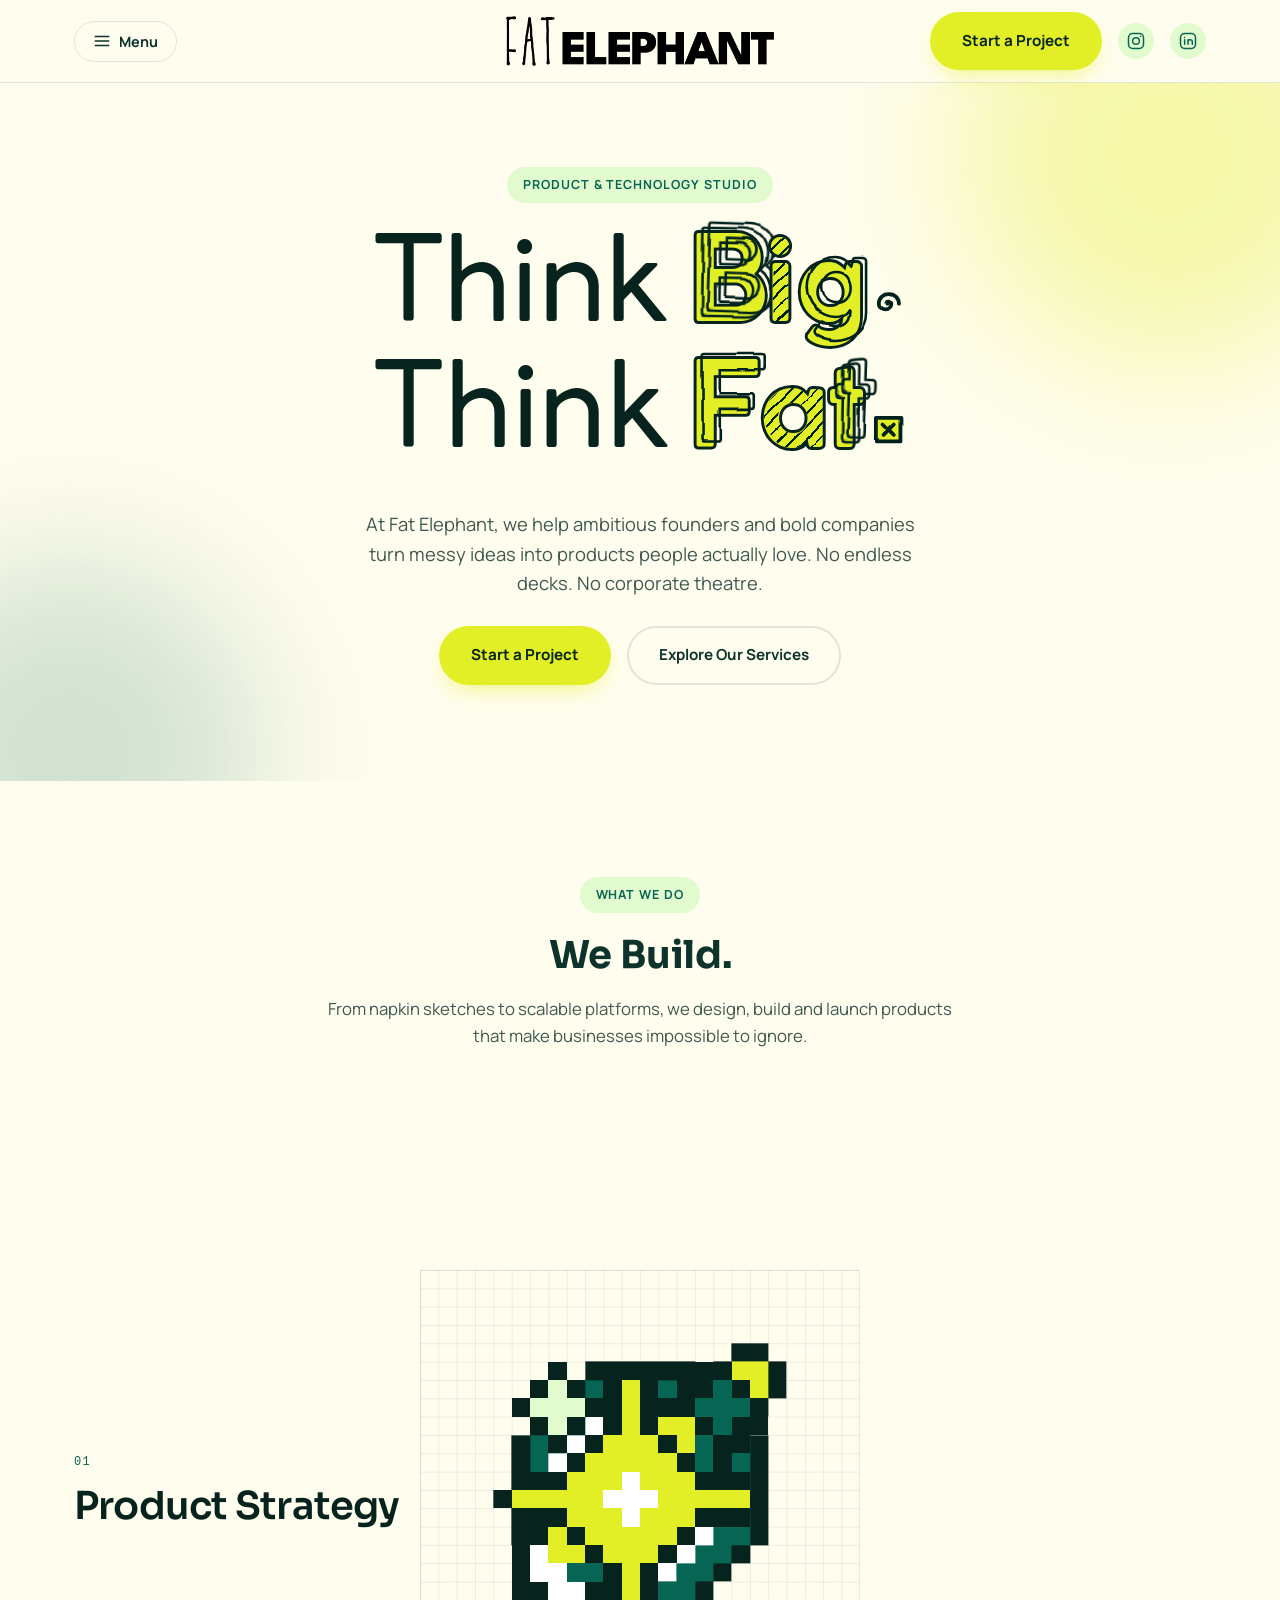
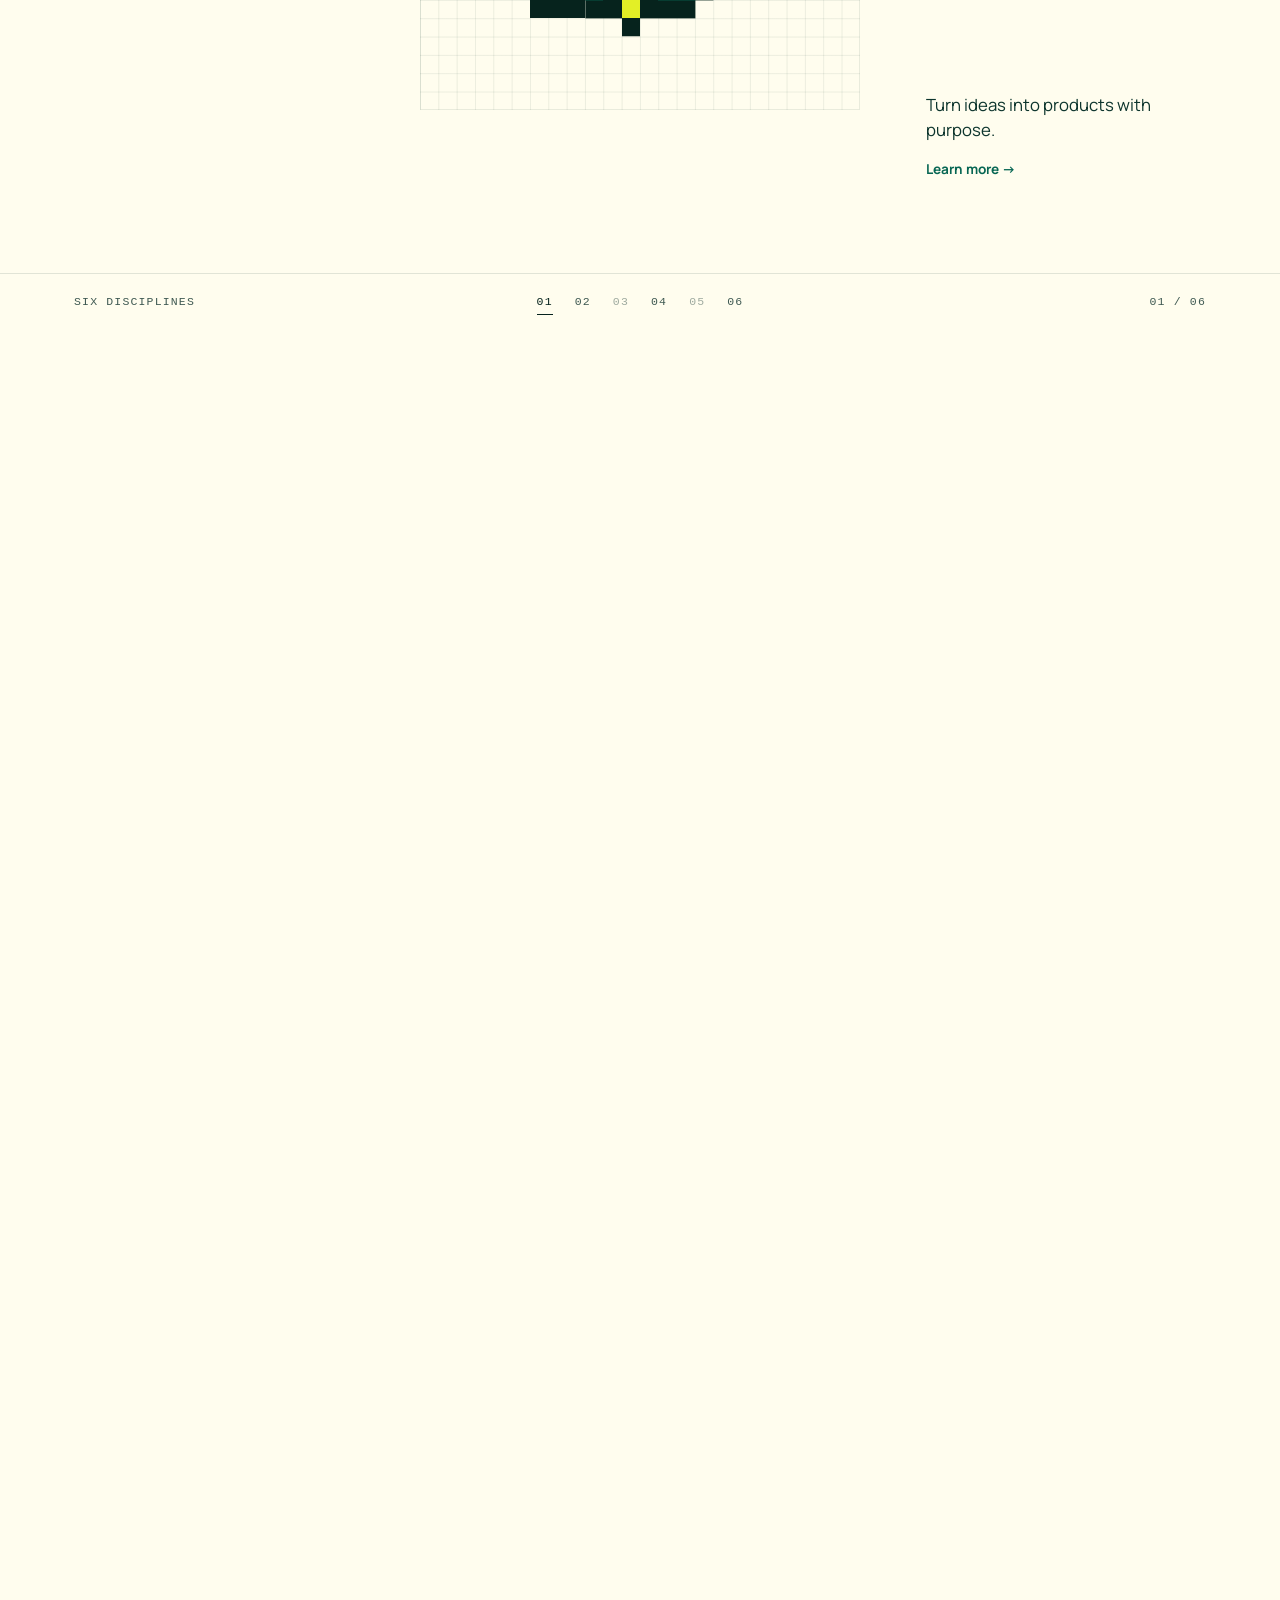
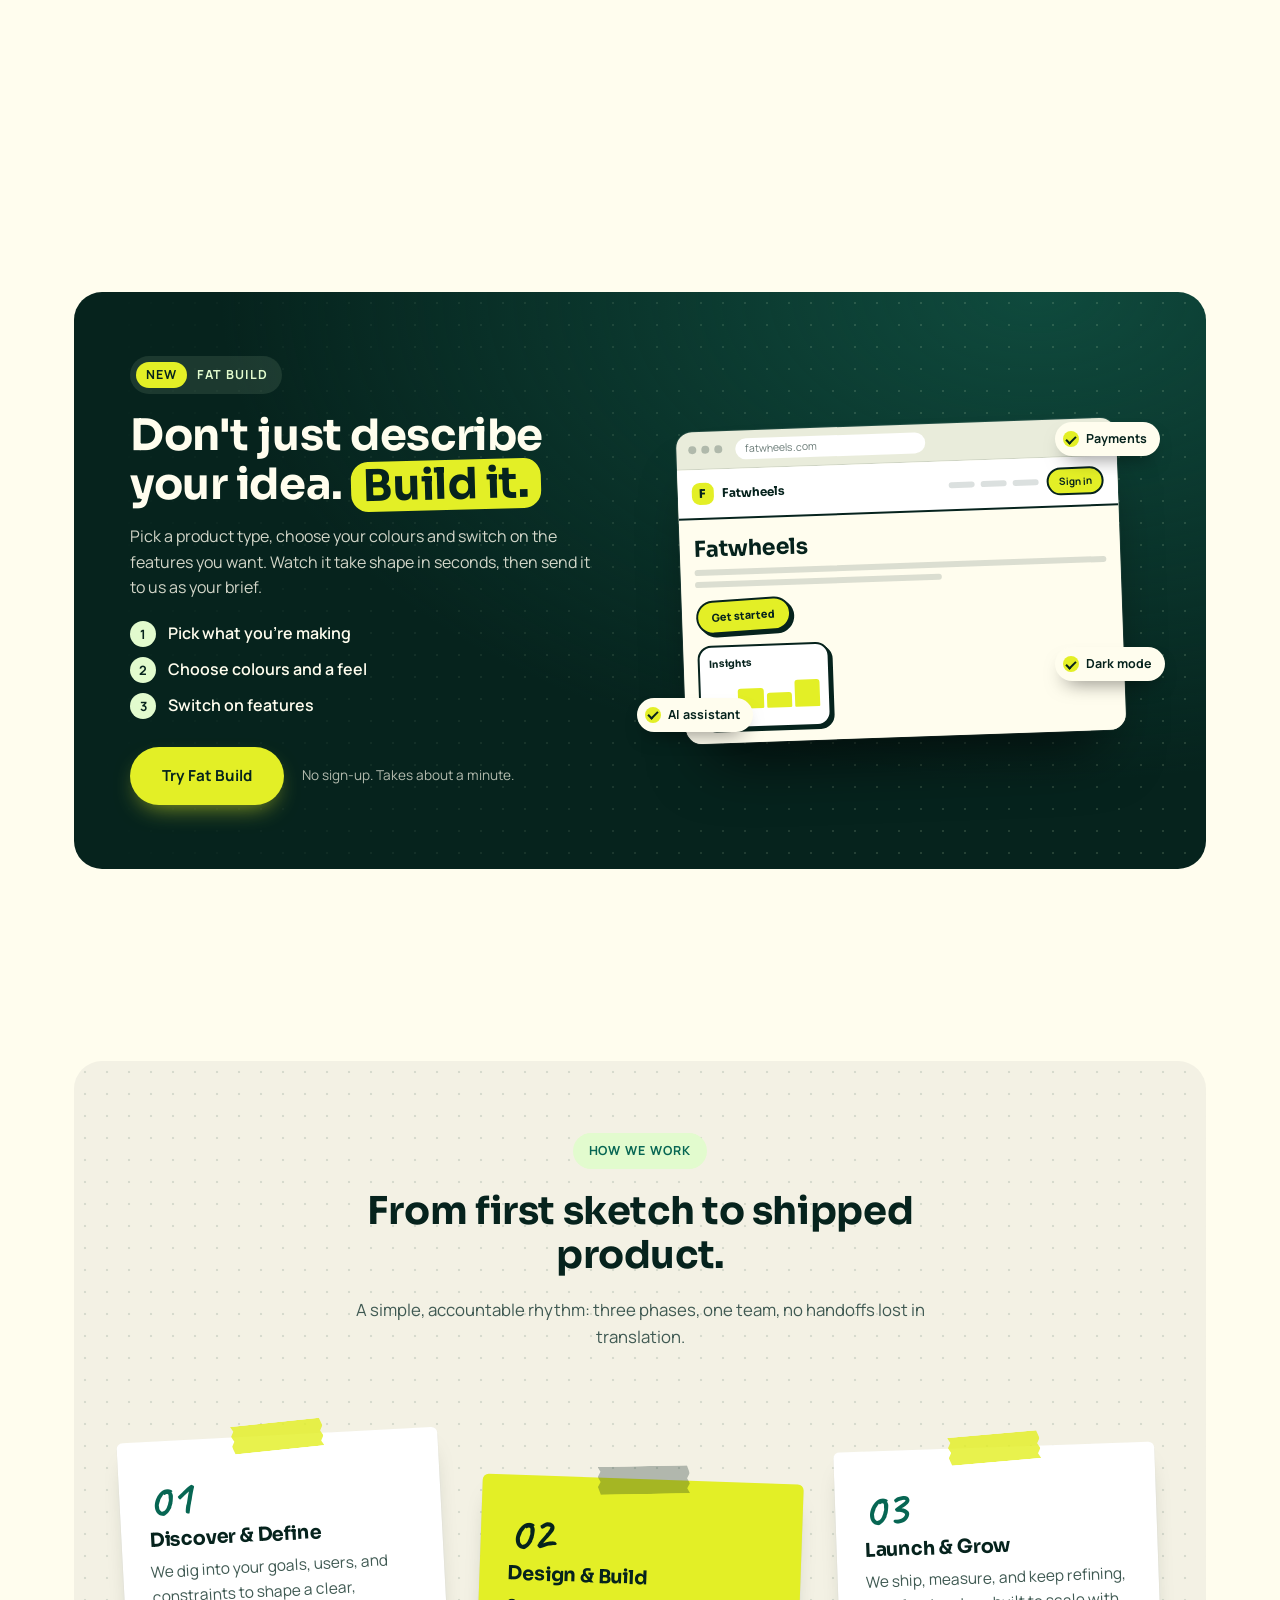
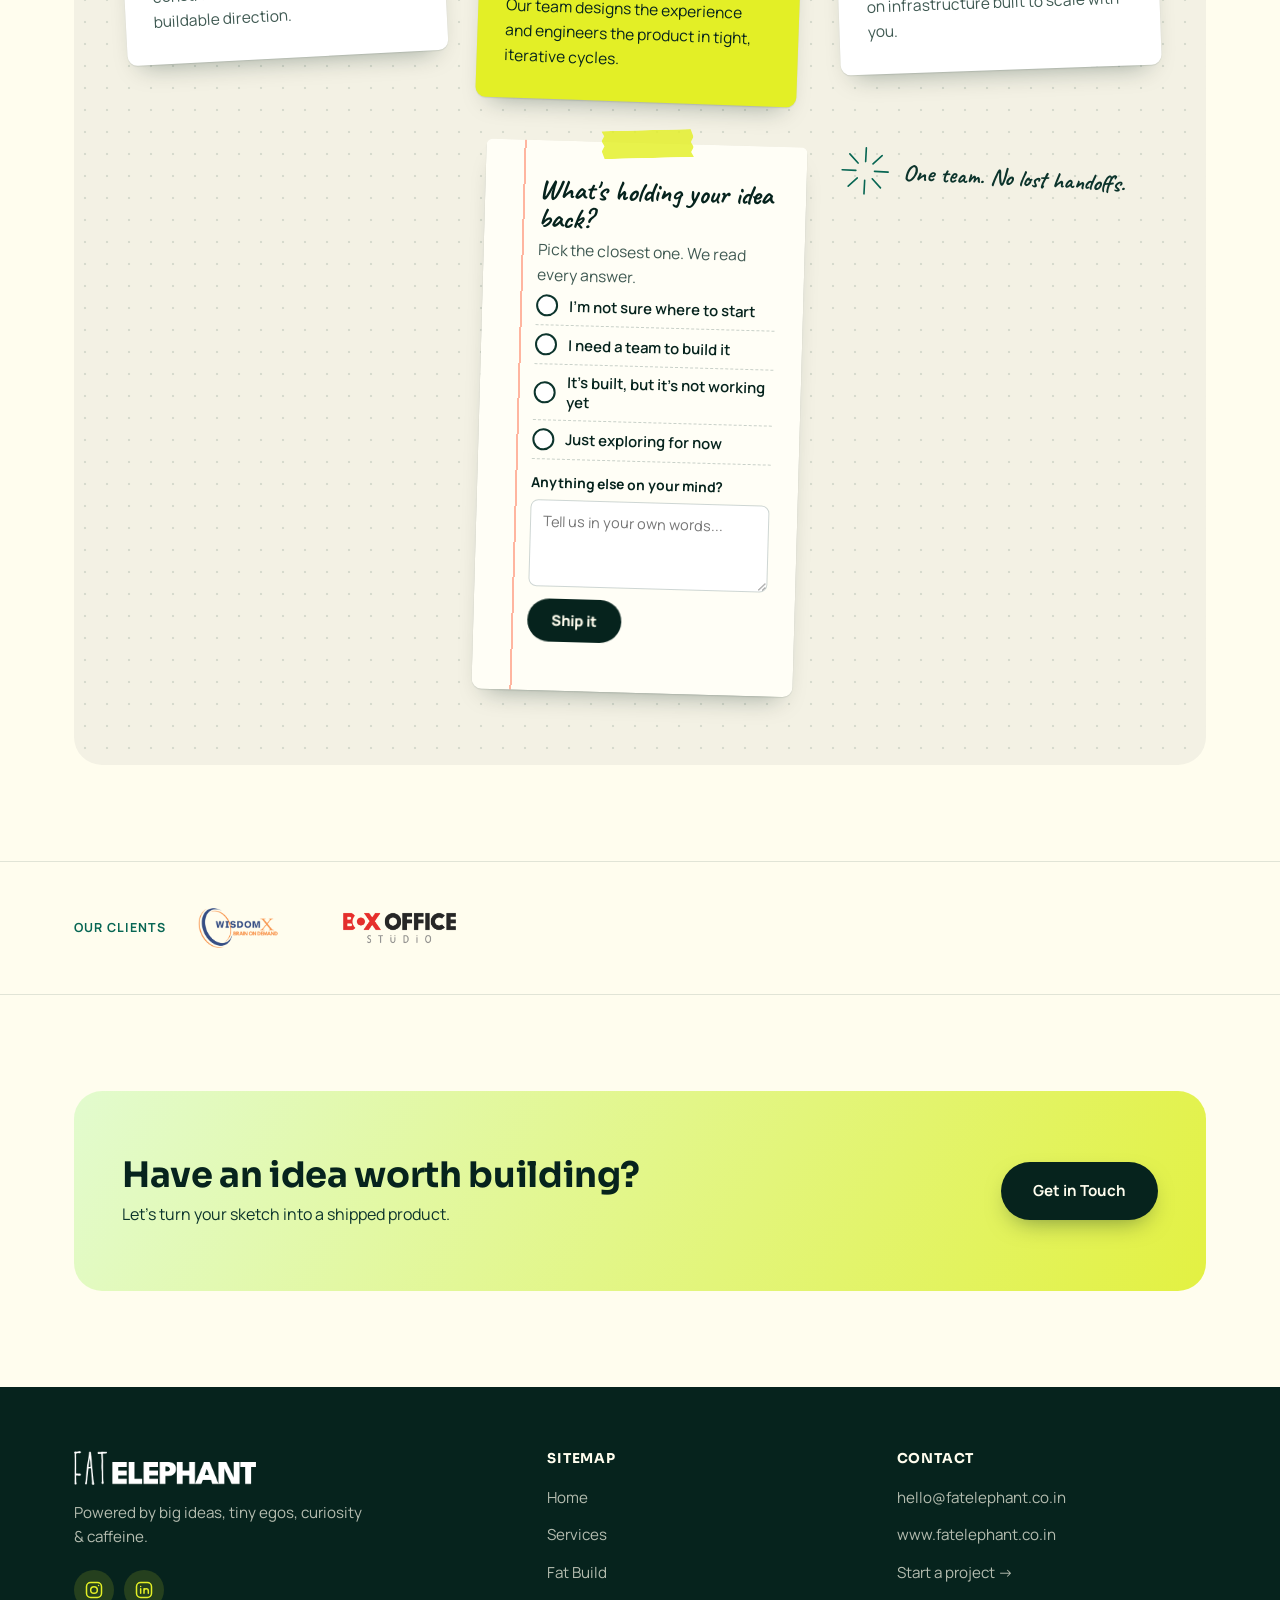
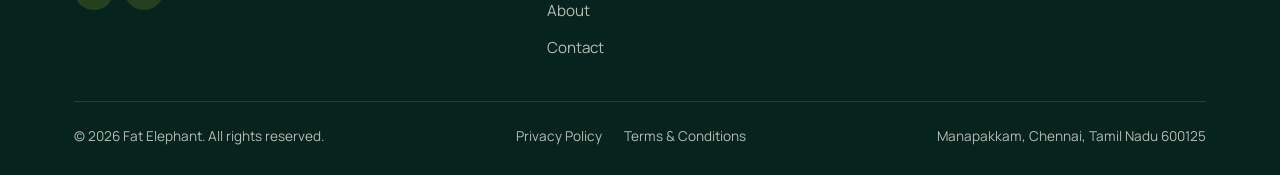
==== commit 42767db2: "Add LinkedIn icon and switch contact email to hello@fatelephant.co.in - LinkedIn icon next to Instag" ====
--- a/index.html
+++ b/index.html
@@ -55,6 +55,9 @@
       <a href="https://www.instagram.com/think.fat?stkn=MW05NG54ZzYxcDhmMA==" target="_blank" rel="noopener noreferrer" class="social-link nav-social" aria-label="Fat Elephant on Instagram">
         <svg viewBox="0 0 24 24" fill="none" stroke="currentColor" stroke-width="1.8" stroke-linecap="round" stroke-linejoin="round"><rect x="3" y="3" width="18" height="18" rx="5"/><circle cx="12" cy="12" r="4"/><circle cx="17.5" cy="6.5" r="0.9" fill="currentColor" stroke="none"/></svg>
       </a>
+      <a href="https://www.linkedin.com/company/think-fat/" target="_blank" rel="noopener noreferrer" class="social-link nav-social" aria-label="Fat Elephant on LinkedIn">
+          <svg viewBox="0 0 24 24" fill="none" stroke="currentColor" stroke-width="1.8" stroke-linecap="round" stroke-linejoin="round"><rect x="3" y="3" width="18" height="18" rx="5"/><path d="M8 10.5V16M8 7.8v.01M12 16v-5.5M12 13.2a2.6 2.6 0 0 1 5.2 0V16"/></svg>
+      </a>
     </div>
   </div>
 </header>
@@ -324,9 +327,14 @@
       <div class="footer-brand">
         <img src="assets/logo-wide.png" alt="Fat Elephant">
         <p>Powered by big ideas, tiny egos, curiosity &amp; caffeine.</p>
-        <a href="https://www.instagram.com/think.fat?stkn=MW05NG54ZzYxcDhmMA==" target="_blank" rel="noopener noreferrer" class="social-link" aria-label="Fat Elephant on Instagram">
-          <svg viewBox="0 0 24 24" fill="none" stroke="currentColor" stroke-width="1.8" stroke-linecap="round" stroke-linejoin="round"><rect x="3" y="3" width="18" height="18" rx="5"/><circle cx="12" cy="12" r="4"/><circle cx="17.5" cy="6.5" r="0.9" fill="currentColor" stroke="none"/></svg>
-        </a>
+        <div class="footer-social">
+          <a href="https://www.instagram.com/think.fat?stkn=MW05NG54ZzYxcDhmMA==" target="_blank" rel="noopener noreferrer" class="social-link" aria-label="Fat Elephant on Instagram">
+            <svg viewBox="0 0 24 24" fill="none" stroke="currentColor" stroke-width="1.8" stroke-linecap="round" stroke-linejoin="round"><rect x="3" y="3" width="18" height="18" rx="5"/><circle cx="12" cy="12" r="4"/><circle cx="17.5" cy="6.5" r="0.9" fill="currentColor" stroke="none"/></svg>
+          </a>
+          <a href="https://www.linkedin.com/company/think-fat/" target="_blank" rel="noopener noreferrer" class="social-link" aria-label="Fat Elephant on LinkedIn">
+            <svg viewBox="0 0 24 24" fill="none" stroke="currentColor" stroke-width="1.8" stroke-linecap="round" stroke-linejoin="round"><rect x="3" y="3" width="18" height="18" rx="5"/><path d="M8 10.5V16M8 7.8v.01M12 16v-5.5M12 13.2a2.6 2.6 0 0 1 5.2 0V16"/></svg>
+          </a>
+        </div>
       </div>
       <div class="footer-col">
         <h4>Sitemap</h4>
@@ -341,7 +349,7 @@
       <div class="footer-col">
         <h4>Contact</h4>
         <ul>
-          <li><a href="mailto:trunklink@fatelephant.co.in">trunklink@fatelephant.co.in</a></li>
+          <li><a href="mailto:hello@fatelephant.co.in">hello@fatelephant.co.in</a></li>
           <li><a href="https://www.fatelephant.co.in" target="_blank" rel="noopener">www.fatelephant.co.in</a></li>
           <li><a href="contact.html">Start a project →</a></li>
         </ul>
--- a/css/style.css
+++ b/css/style.css
@@ -3113,6 +3113,17 @@
   height: 20px;
 }
 
+/* Instagram and LinkedIn sit side by side in the footer */
+.footer-social {
+  display: flex;
+  gap: 10px;
+  margin-top: 20px;
+}
+
+.footer-social .social-link {
+  margin-top: 0;
+}
+
 .social-link:hover {
   transform: translateY(-3px) scale(1.06);
   background: var(--lime);
@@ -3283,3 +3294,97 @@
   white-space: nowrap;
   border: 0;
 }
+
+/* ---------- Mobile polish: fewer moving parts, tighter spacing ---------- */
+
+.fb-signin {
+  white-space: nowrap;
+}
+
+@media (max-width: 640px) {
+  /* Home: Fat Build panel */
+  .fb-panel {
+    gap: 22px;
+    padding: 34px 20px 26px;
+  }
+
+  .fb-steps,
+  .fb-chip {
+    display: none;
+  }
+
+  .fb-copy > p {
+    margin-bottom: 20px;
+  }
+
+  .fb-stage {
+    padding: 4px 0 8px;
+  }
+
+  /* Home: the desk */
+  .process {
+    padding: 44px 16px 36px;
+  }
+
+  .desk-board {
+    gap: 22px;
+    padding-top: 18px;
+  }
+
+  /* Services page: lighter cards */
+  .stack-card {
+    gap: 16px;
+    padding: 22px 20px 24px;
+  }
+
+  .stack-intro {
+    padding-bottom: 16px;
+    font-size: 1rem;
+  }
+
+  .stack-chips {
+    gap: 6px;
+  }
+
+  .stack-chips li {
+    padding: 5px 11px;
+    font-size: 0.8rem;
+  }
+
+  /* Footer: compact */
+  .site-footer {
+    padding: 44px 0 22px;
+  }
+
+  .footer-grid {
+    gap: 26px;
+    padding-bottom: 28px;
+  }
+
+  .footer-brand img {
+    margin-bottom: 12px;
+  }
+
+  .footer-social {
+    margin-top: 14px;
+  }
+
+  .footer-col h4 {
+    margin-bottom: 12px;
+  }
+
+  .footer-col ul {
+    gap: 10px;
+  }
+
+  .footer-brand + .footer-col ul {
+    grid-template-columns: 1fr 1fr;
+  }
+
+  .footer-bottom {
+    flex-direction: column;
+    align-items: flex-start;
+    gap: 8px;
+    padding-top: 20px;
+  }
+}
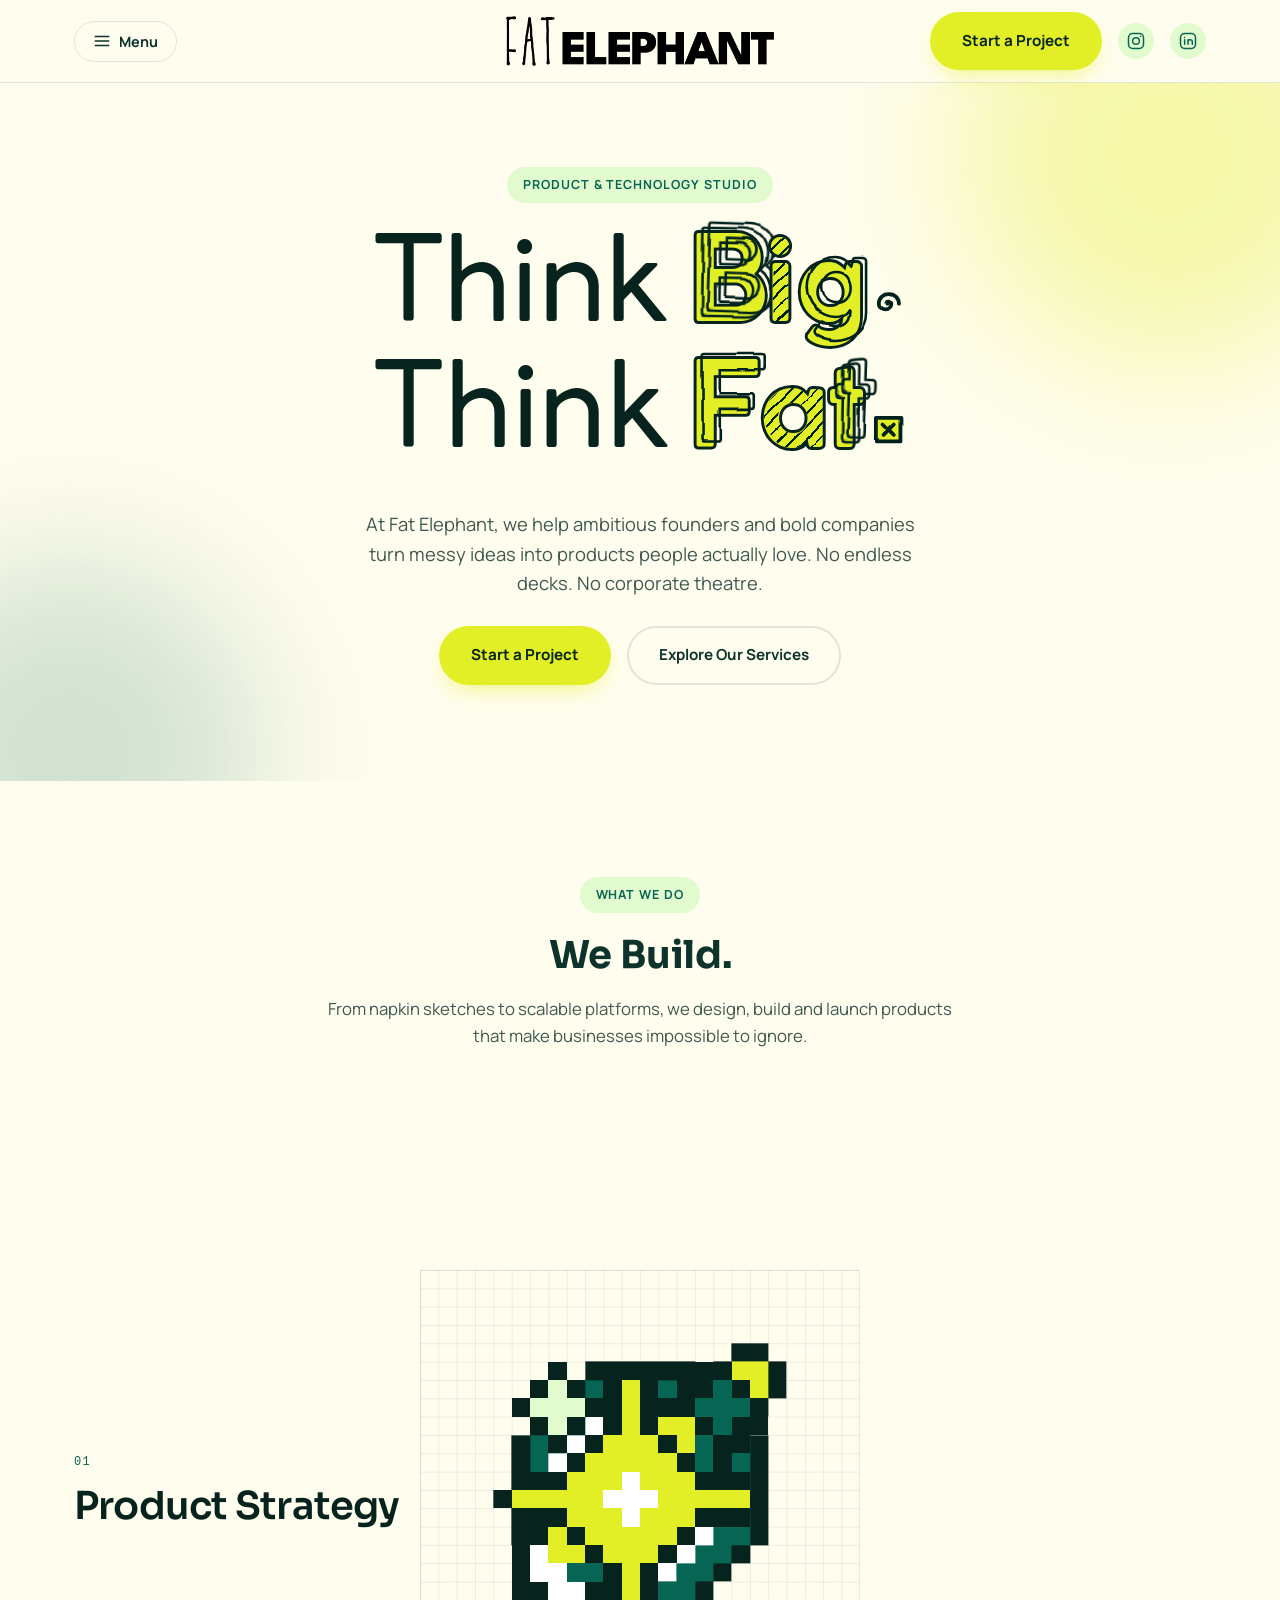
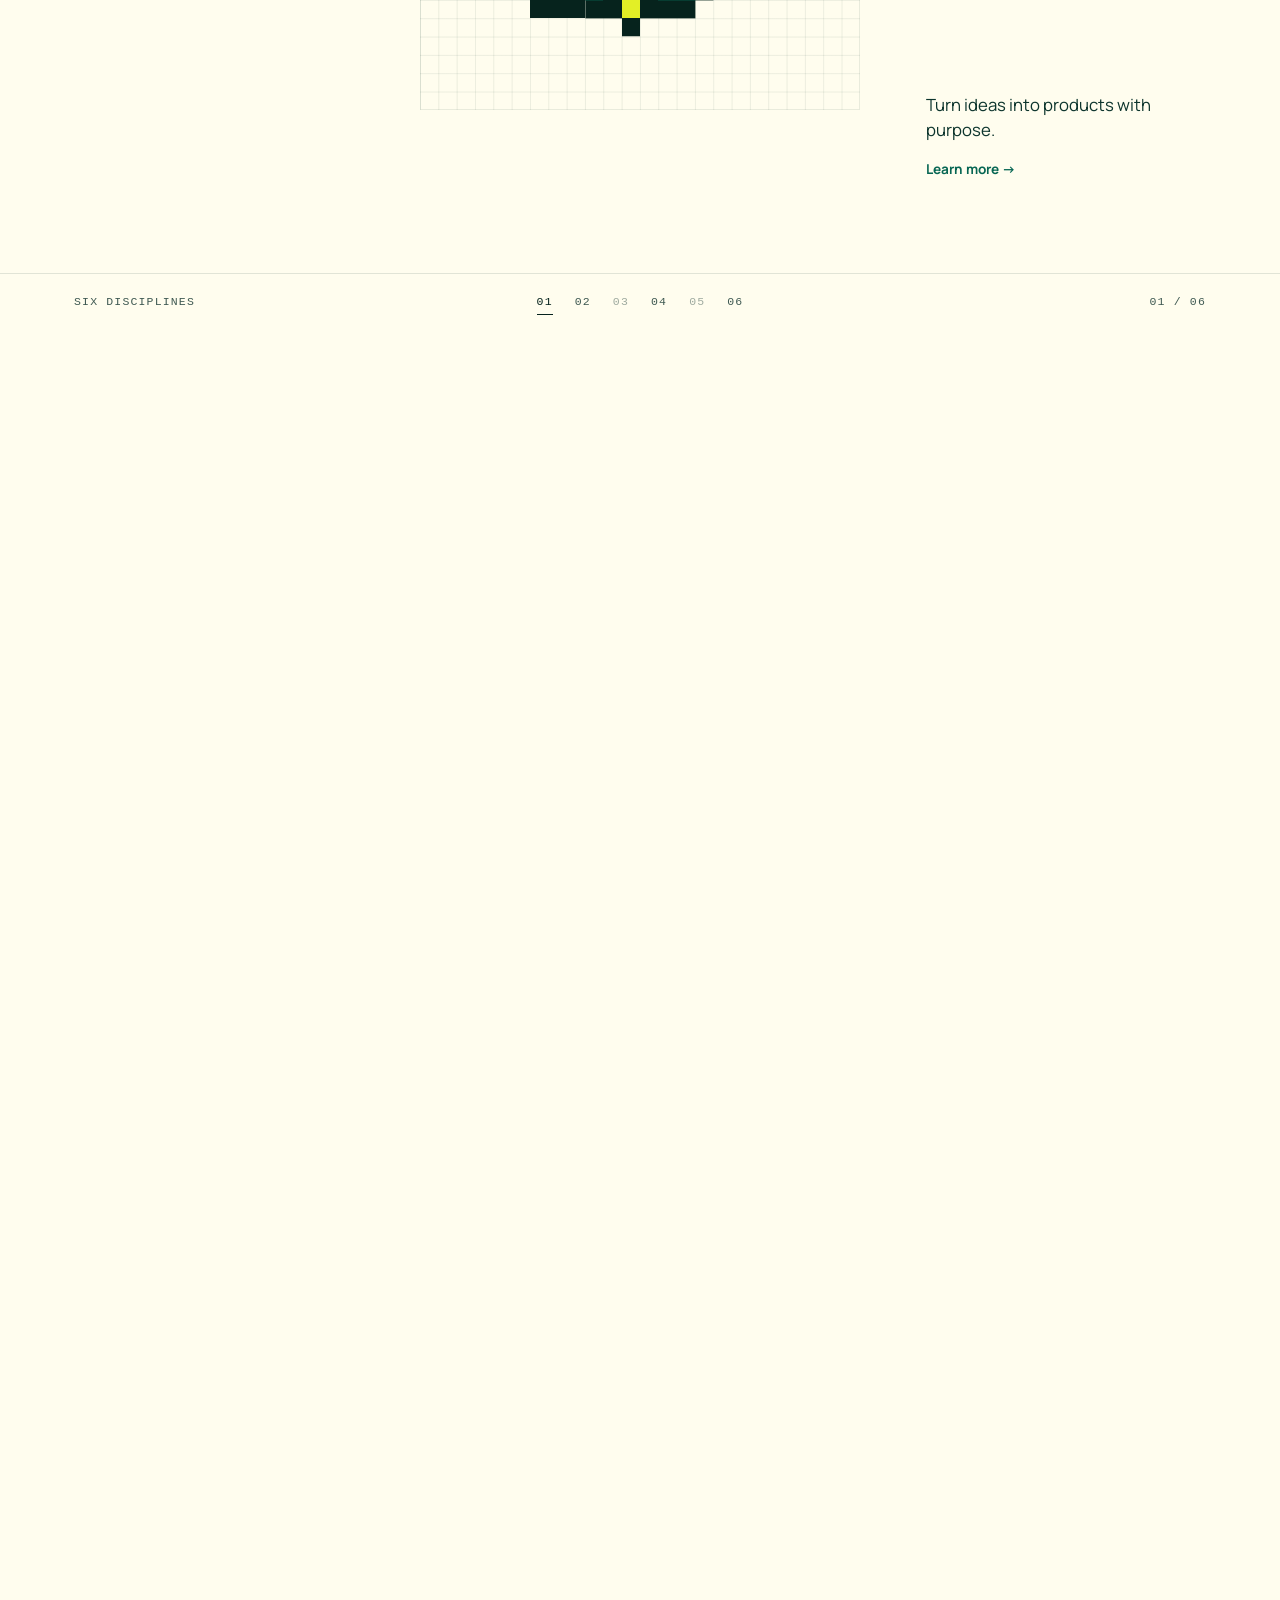
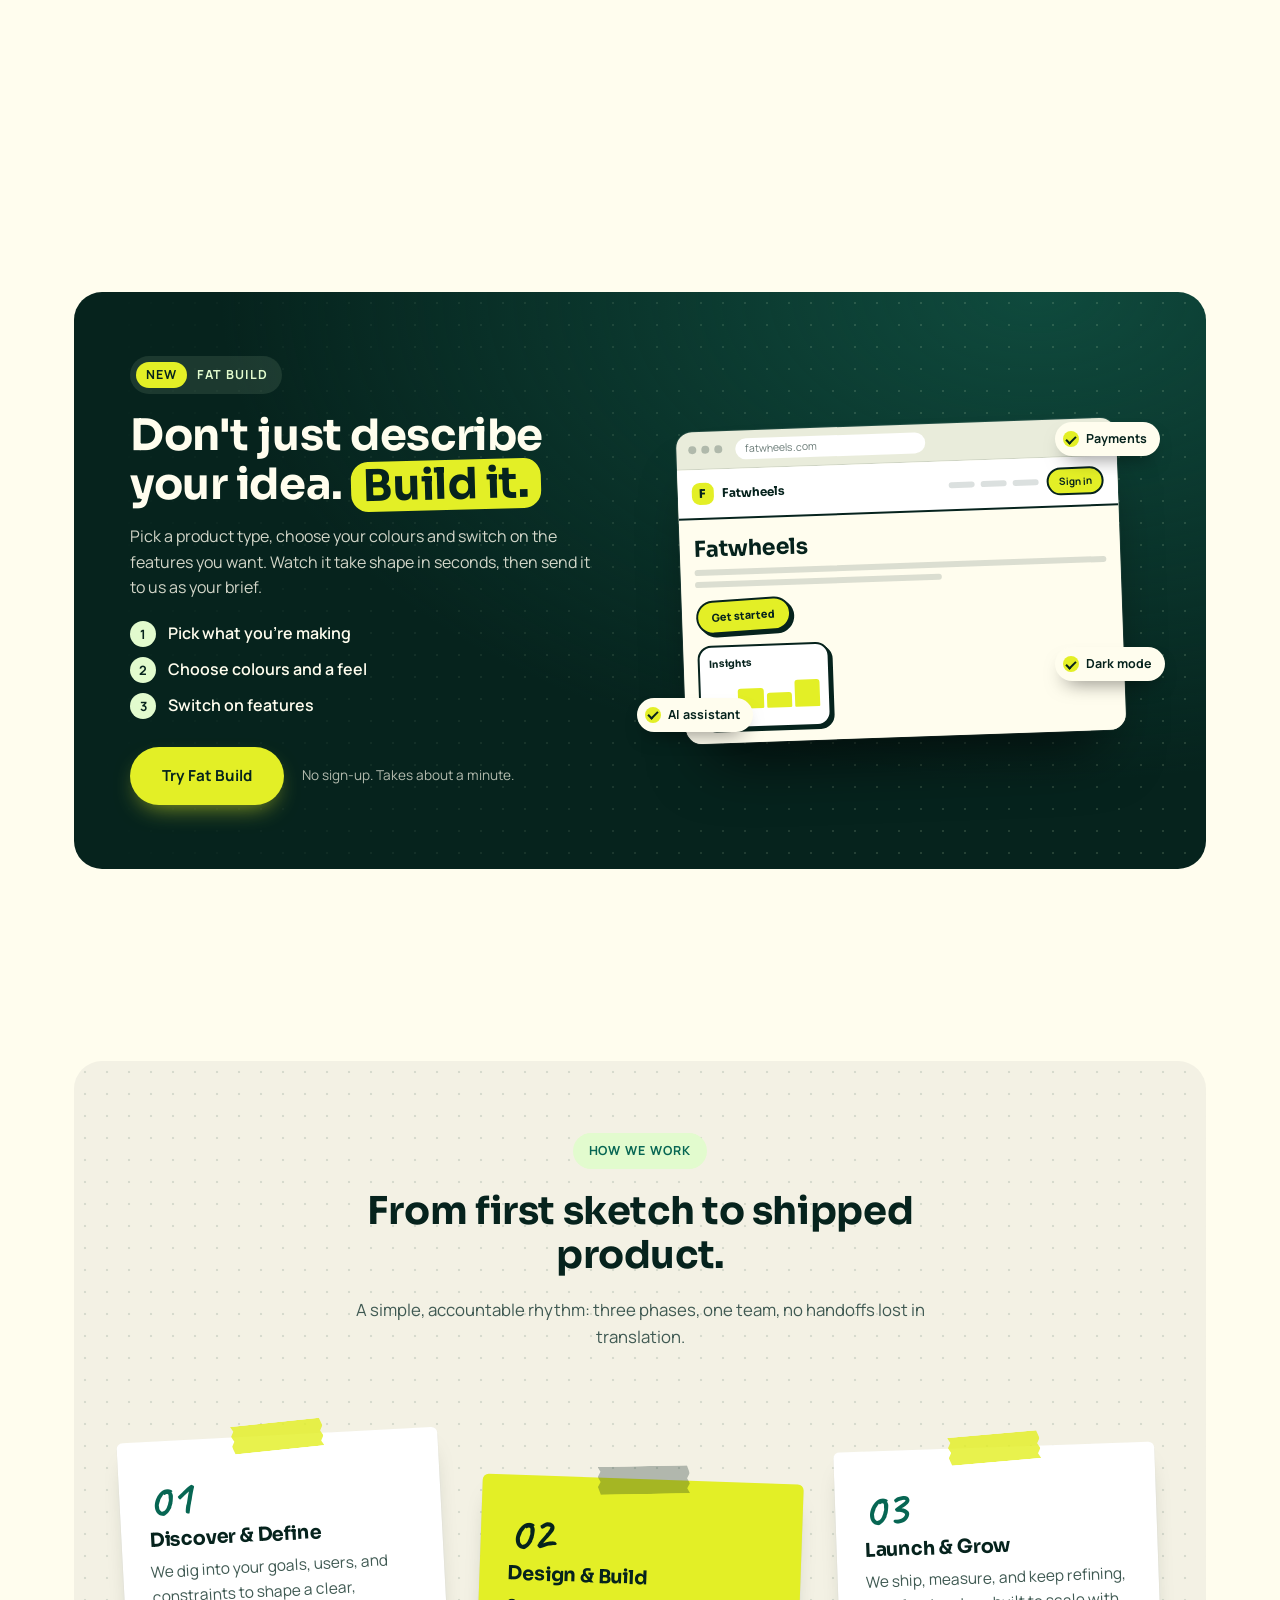
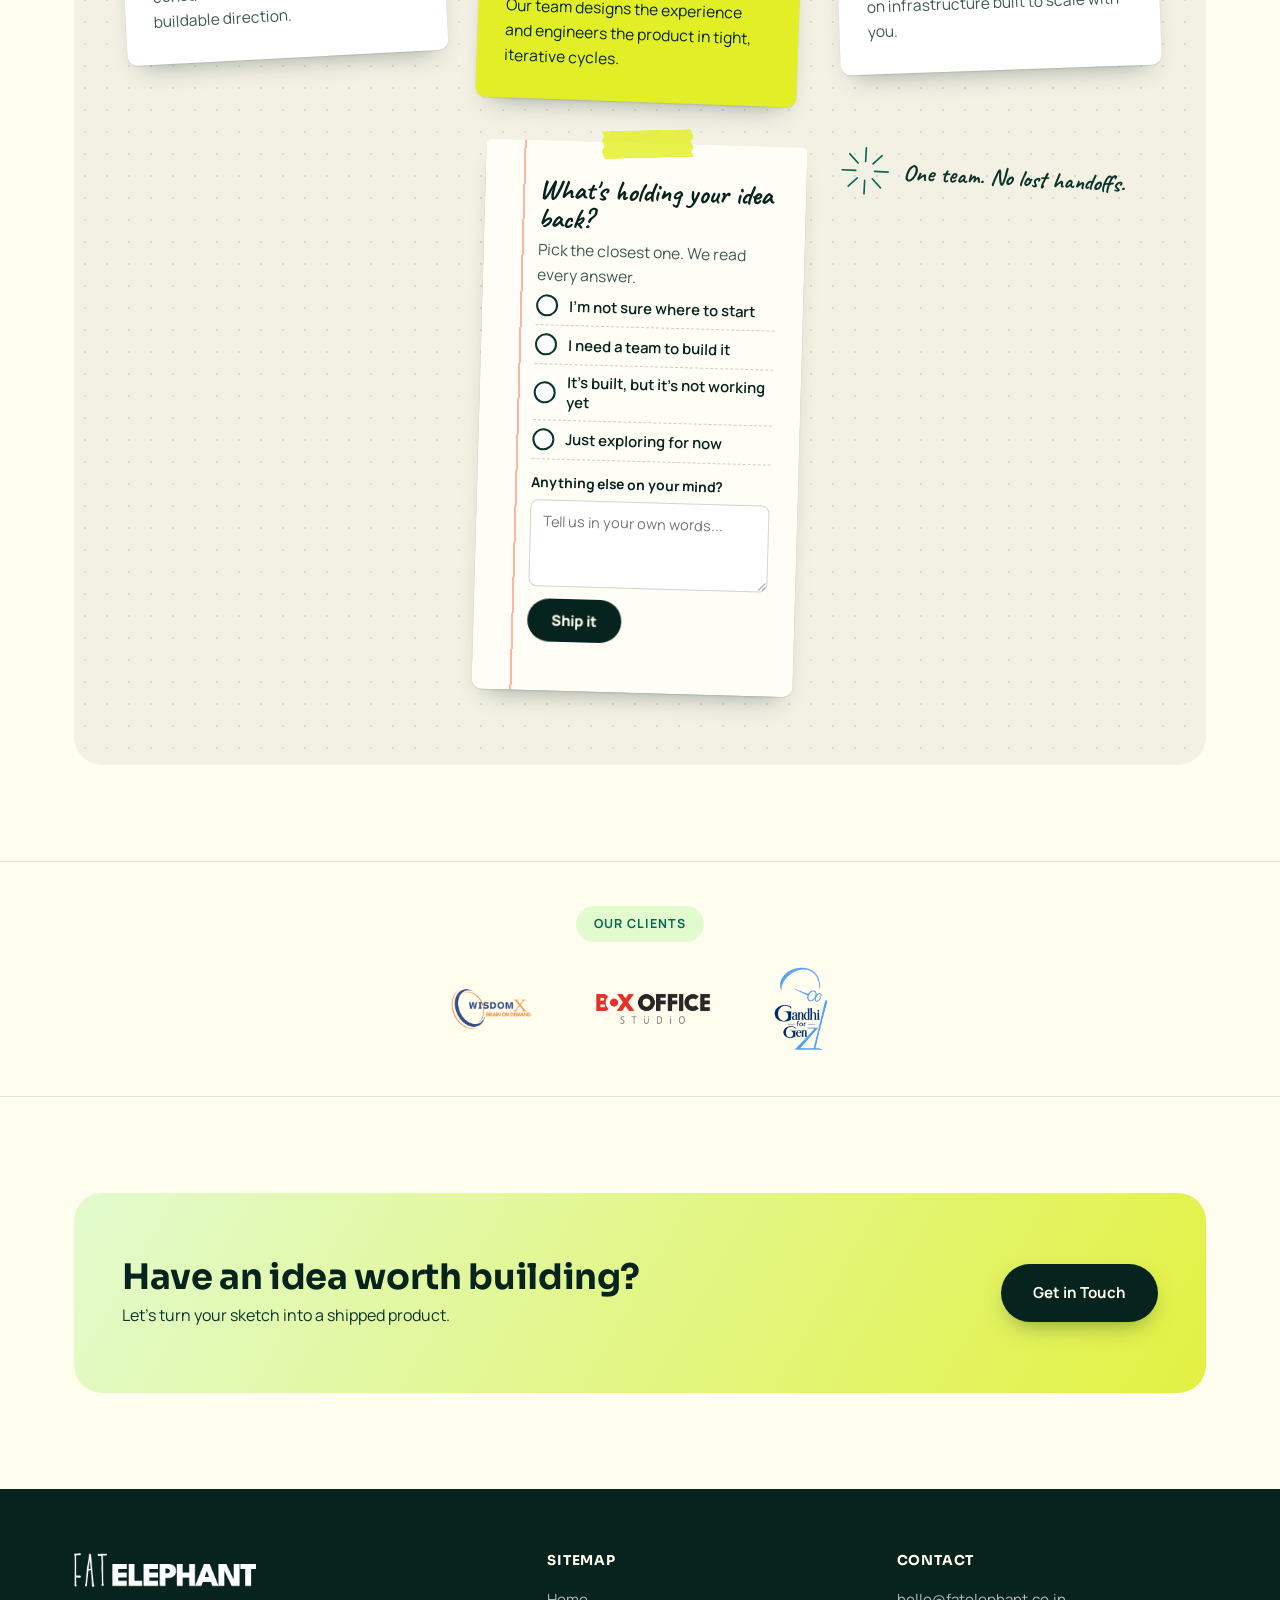
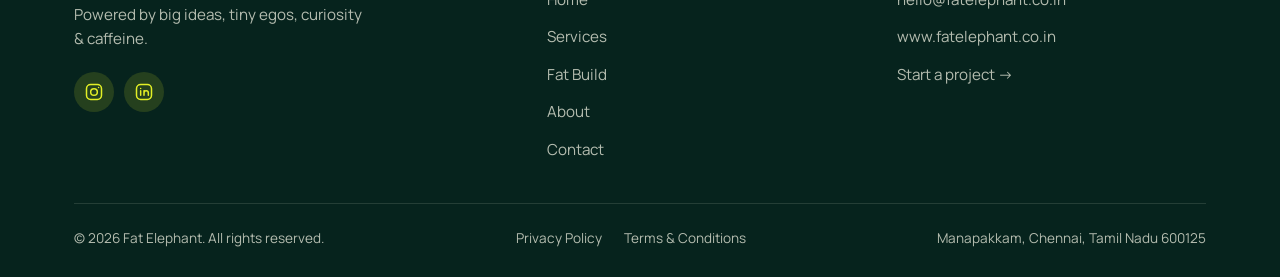
==== commit 3a5646dc: "Add Gandhi for Gen Z to clients and centre the clients strip - New client logo (cropped, transparent" ====
--- a/index.html
+++ b/index.html
@@ -305,6 +305,9 @@
       <a href="https://boxofficestudio.co.in/" target="_blank" rel="noopener noreferrer" aria-label="Visit Box Office Studio's website">
         <img src="assets/clients/box-office-studio.png" alt="Box Office Studio">
       </a>
+      <span class="client">
+        <img src="assets/clients/gandhi-for-gen-z.png" alt="Gandhi for Gen Z" class="is-gandhi">
+      </span>
     </div>
   </div>
 </div>
@@ -363,7 +366,7 @@
   </div>
 </footer>
 
-<dialog class="ship-dialog" id="shipDialog" aria-labelledby="shipTitle" data-endpoint="">
+<dialog class="ship-dialog" id="shipDialog" aria-labelledby="shipTitle">
   <button type="button" class="ship-close" data-close aria-label="Close">&times;</button>
 
   <form class="ship-form" id="shipForm" novalidate>
--- a/css/style.css
+++ b/css/style.css
@@ -606,32 +606,37 @@
 
 .trusted-by .container {
   display: flex;
-  flex-wrap: wrap;
+  flex-direction: column;
   align-items: center;
-  gap: 32px;
-}
-
+  gap: 24px;
+  text-align: center;
+}
+
+/* "Our Clients" sits in a pill, like the other section labels */
 .trusted-by-label {
+  padding: 8px 18px;
+  border-radius: 999px;
   font-family: var(--font-body);
   font-weight: 700;
   font-size: 0.78rem;
   letter-spacing: 0.08em;
   text-transform: uppercase;
   color: var(--teal);
+  background: var(--mint);
   white-space: nowrap;
-  flex-shrink: 0;
 }
 
 .trusted-by-logos {
-  flex: 1;
   display: flex;
   flex-wrap: wrap;
   align-items: center;
+  justify-content: center;
   gap: 56px;
   min-width: 0;
 }
 
-.trusted-by-logos a {
+.trusted-by-logos a,
+.trusted-by-logos .client {
   display: inline-flex;
   align-items: center;
 }
@@ -650,6 +655,21 @@
   height: 44px;
 }
 
+/* Tall, portrait logo: needs more height to stay readable */
+.trusted-by-logos img.is-gandhi {
+  height: 86px;
+}
+
+@media (max-width: 640px) {
+  .trusted-by .trusted-by-logos {
+    gap: 20px 22px;
+  }
+
+  .trusted-by-logos img.is-gandhi {
+    height: 76px;
+  }
+}
+
 .trusted-by-logos img:hover {
   animation: none;
   transform: translateY(-5px) scale(1.08);
@@ -672,18 +692,6 @@
 @media (prefers-reduced-motion: reduce) {
   .trusted-by-logos img {
     animation: none;
-  }
-}
-
-@media (max-width: 640px) {
-  .trusted-by .container {
-    flex-direction: column;
-    align-items: flex-start;
-    gap: 20px;
-  }
-
-  .trusted-by-logos {
-    gap: 36px;
   }
 }
 
@@ -2115,6 +2123,27 @@
   }
 }
 
+/* Contact form success: reuses the pop-up's tick and glow */
+.form-card.is-sent > :not(.contact-done) {
+  display: none;
+}
+
+.contact-done h2,
+.build-done h2 {
+  margin: 0 0 8px;
+  font-size: 1.5rem;
+  color: var(--teal-darkest);
+}
+
+.contact-done {
+  padding: 32px 12px;
+}
+
+.form-note.is-error {
+  color: #b3401f;
+  font-weight: 700;
+}
+
 /* ---------- Ship dialog (email pop-up) ---------- */
 
 .ship-dialog {
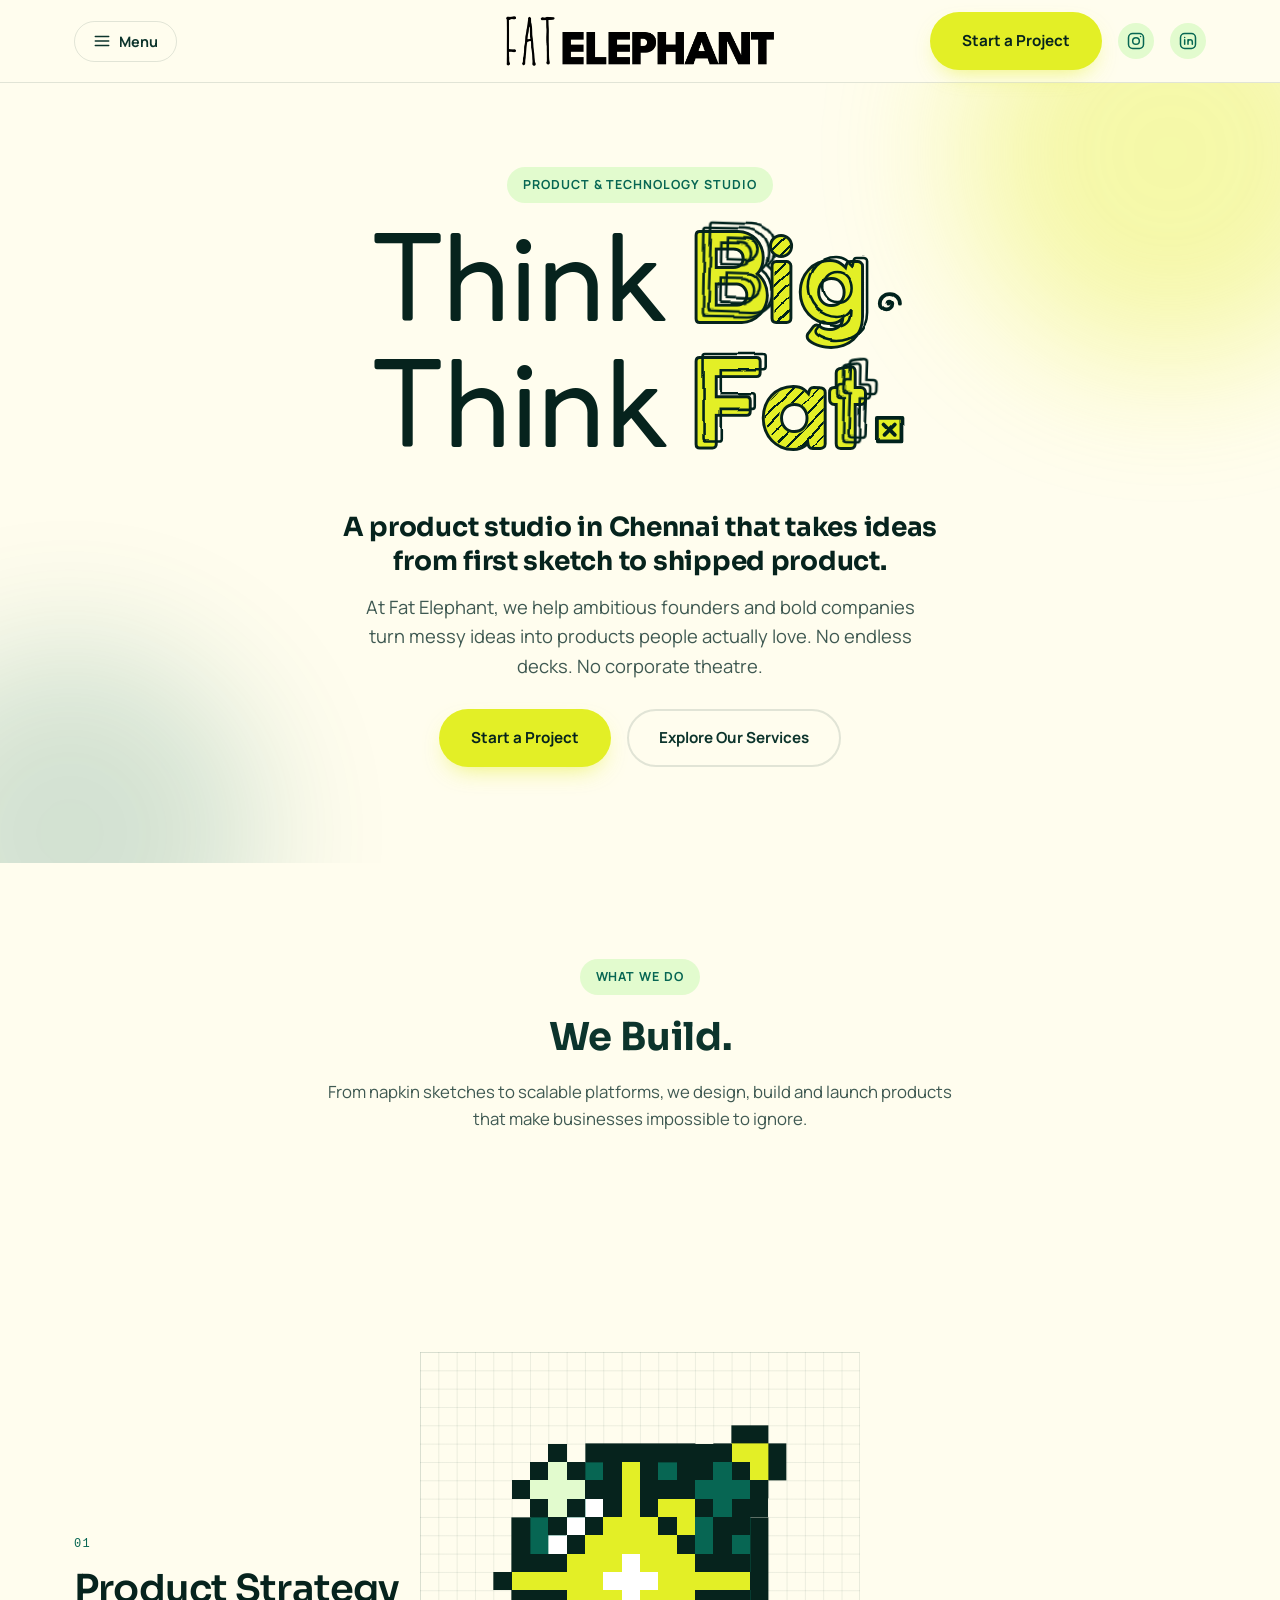
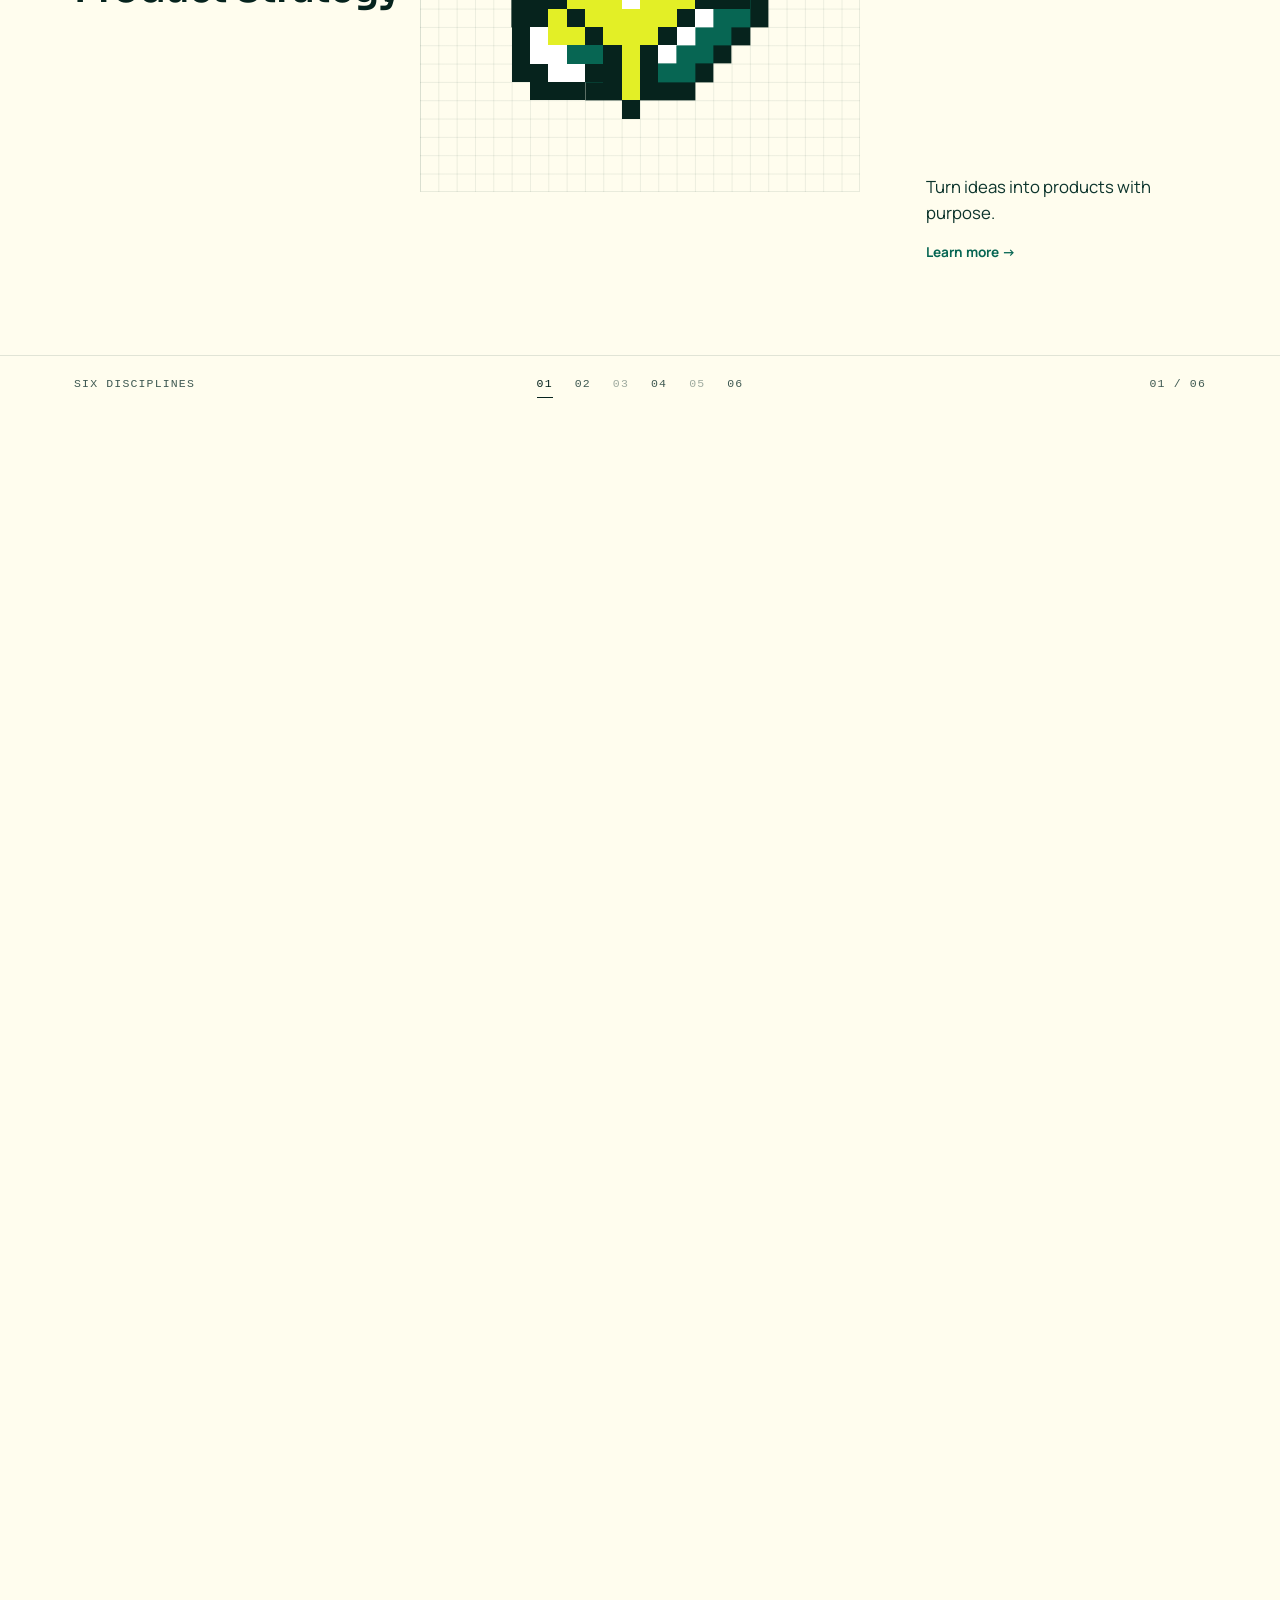
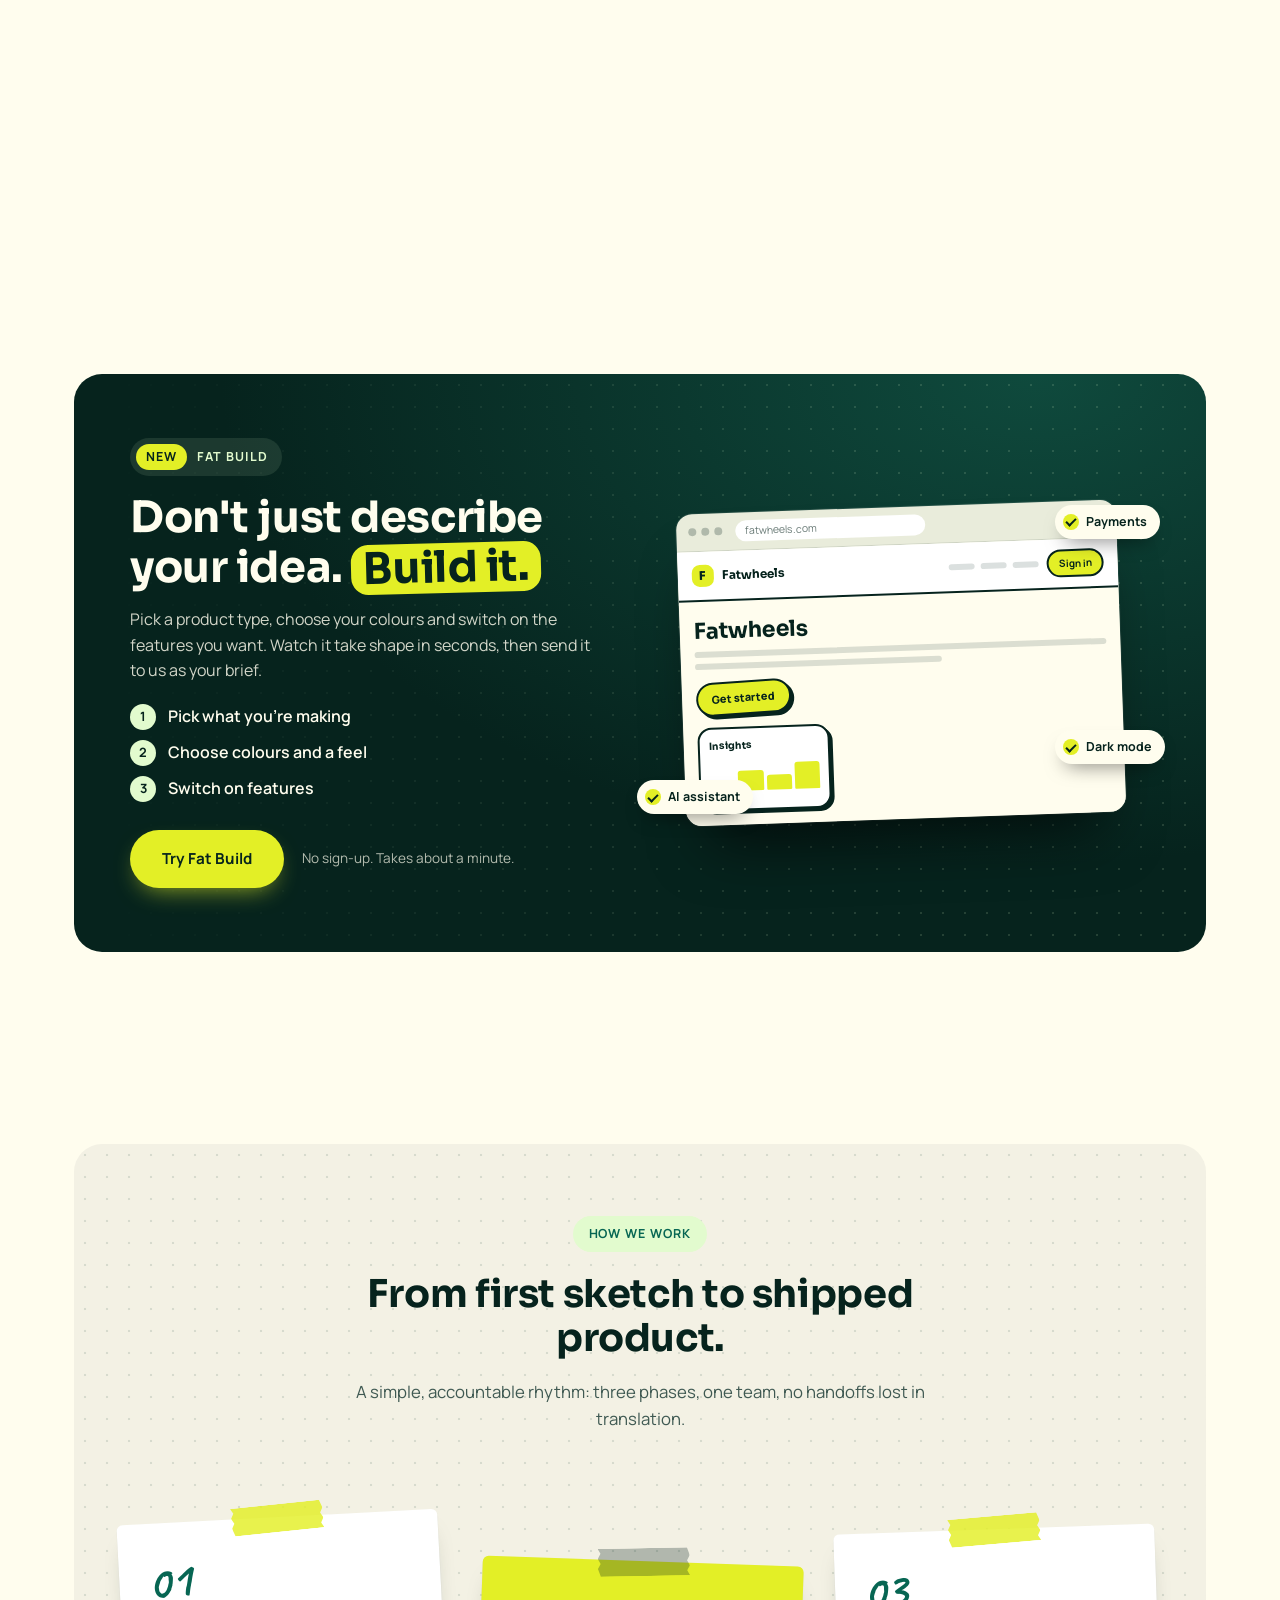
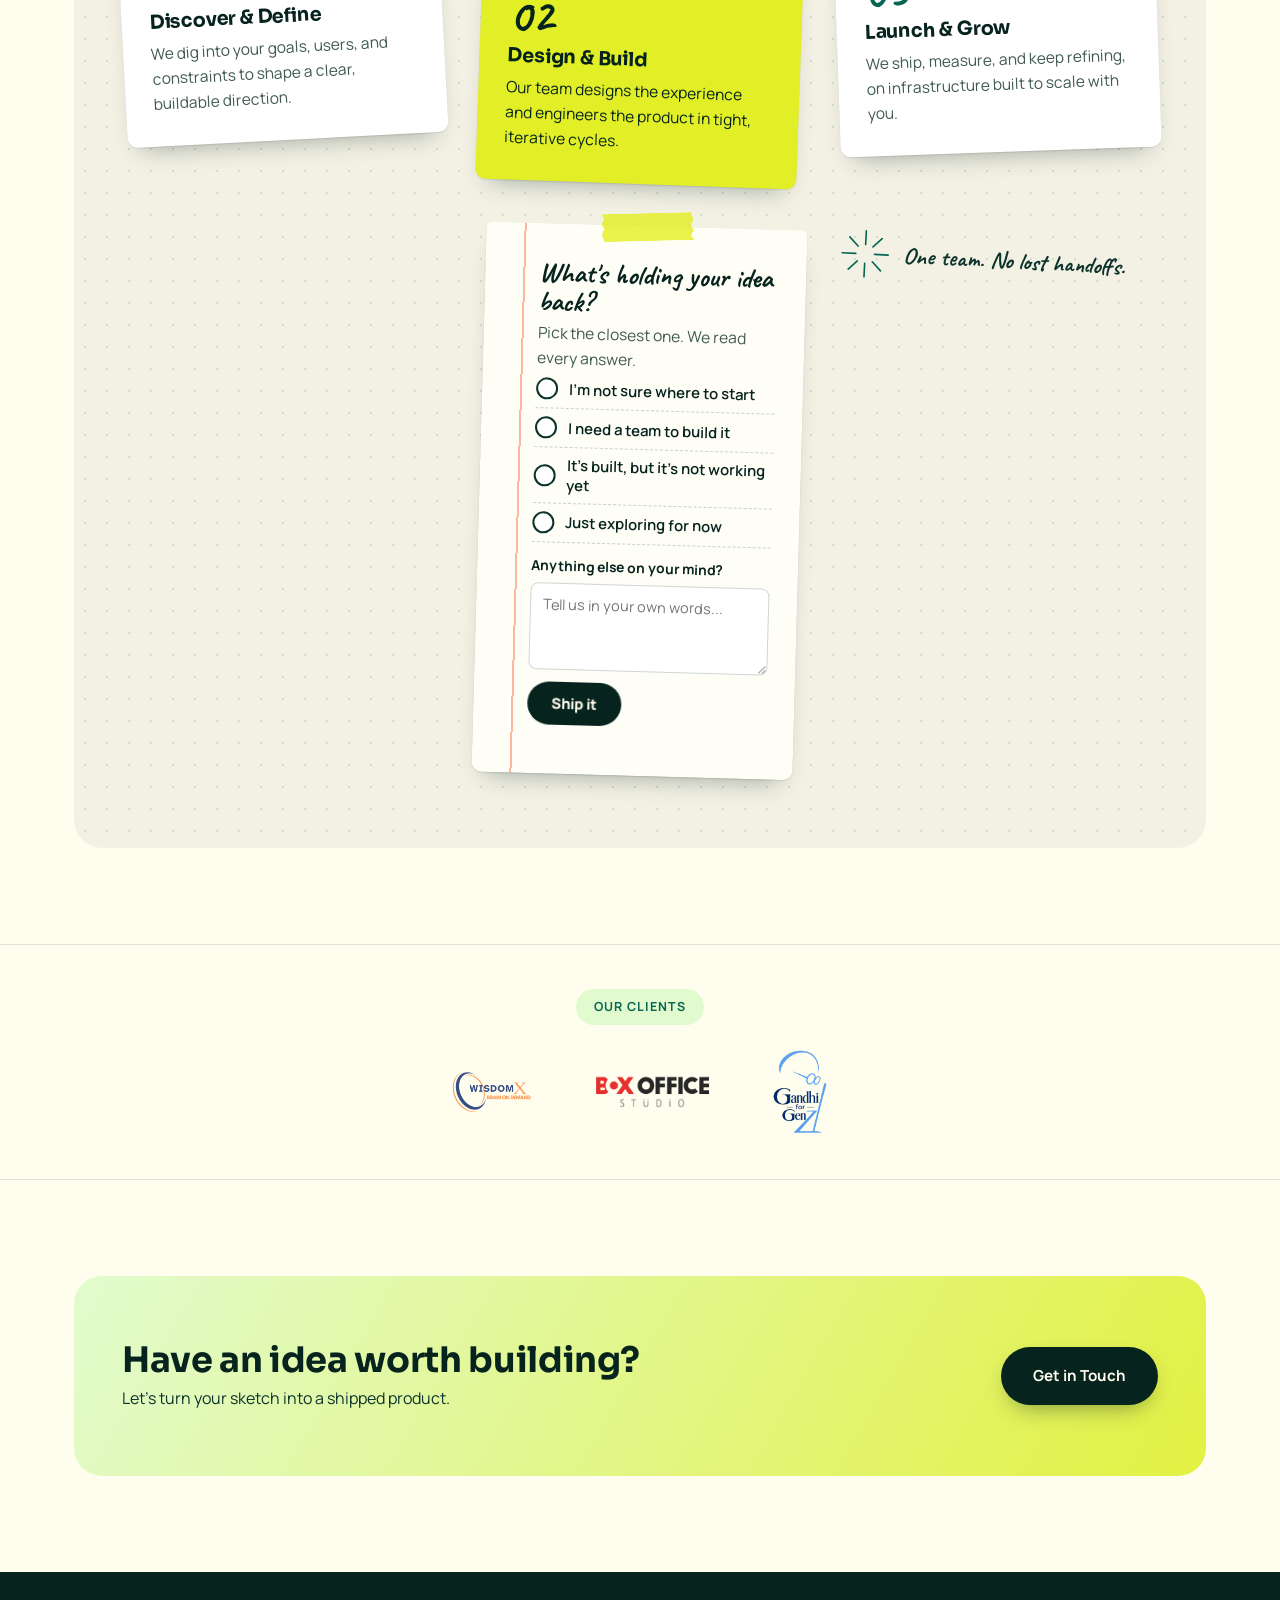
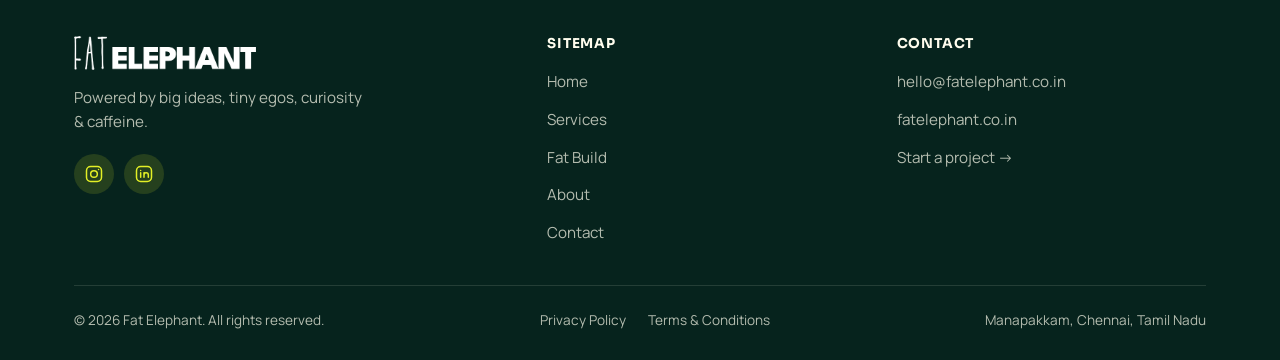
==== commit f168d28e: "SEO foundations, clean URLs, analytics prep and home heading - Head tags on every page: en-IN, self-" ====
--- a/index.html
+++ b/index.html
@@ -1,34 +1,89 @@
 <!DOCTYPE html>
-<html lang="en">
+<html lang="en-IN">
 <head>
 <meta charset="UTF-8">
 <meta name="viewport" content="width=device-width, initial-scale=1.0">
-<title>Fat Elephant | Product & Technology Studio</title>
-<meta name="description" content="Fat Elephant is a product and technology studio helping ambitious companies turn ideas into products through strategy, design, engineering and AI.">
+<title>Fat Elephant | Digital Product Studio in Chennai, India</title>
+<meta name="description" content="Product and technology studio taking founders and companies from idea to shipped product: strategy, UI/UX, engineering, AI and cloud. Think big. Think fat.">
 <link rel="canonical" href="https://fatelephant.co.in/">
-<meta property="og:title" content="Fat Elephant | Product & Technology Studio">
-<meta property="og:description" content="Fat Elephant is a product and technology studio helping ambitious companies turn ideas into products through strategy, design, engineering and AI.">
+<meta property="og:title" content="Fat Elephant | Digital Product Studio in Chennai, India">
+<meta property="og:description" content="Product and technology studio taking founders and companies from idea to shipped product: strategy, UI/UX, engineering, AI and cloud. Think big. Think fat.">
 <meta property="og:url" content="https://fatelephant.co.in/">
 <meta property="og:type" content="website">
 <meta property="og:site_name" content="Fat Elephant">
+<meta property="og:locale" content="en_IN">
+<meta property="og:image" content="https://fatelephant.co.in/og/home.png">
+<meta property="og:image:width" content="1200">
+<meta property="og:image:height" content="630">
+<meta property="og:image:alt" content="Fat Elephant, product and technology studio">
+<meta name="twitter:card" content="summary_large_image">
+<meta name="theme-color" content="#fffdee">
+<link rel="icon" href="/favicon.ico" sizes="32x32">
+<link rel="apple-touch-icon" href="/apple-touch-icon.png">
+<link rel="manifest" href="/site.webmanifest">
 <script type="application/ld+json">
 {
   "@context": "https://schema.org",
-  "@type": "Organization",
-  "name": "Fat Elephant",
-  "url": "https://fatelephant.co.in/",
-  "logo": "https://fatelephant.co.in/assets/logo.png",
-  "sameAs": [
-    "https://www.instagram.com/think.fat/",
-    "https://www.linkedin.com/company/fat-elephant/"
+  "@graph": [
+    {
+      "@type": "ProfessionalService",
+      "@id": "https://fatelephant.co.in/#organization",
+      "name": "Fat Elephant",
+      "url": "https://fatelephant.co.in/",
+      "logo": "https://fatelephant.co.in/logo-square.png",
+      "image": "https://fatelephant.co.in/og/home.png",
+      "description": "Fat Elephant is a product and technology studio. We take ambitious ideas from first sketch to shipped product across strategy, design, engineering, AI and cloud.",
+      "slogan": "Think Big. Think Fat.",
+      "email": "hello@fatelephant.co.in",
+      "address": {
+        "@type": "PostalAddress",
+        "addressLocality": "Chennai",
+        "addressRegion": "Tamil Nadu",
+        "postalCode": "600125",
+        "addressCountry": "IN"
+      },
+      "areaServed": [
+        {
+          "@type": "Country",
+          "name": "India"
+        },
+        {
+          "@type": "Country",
+          "name": "United Kingdom"
+        }
+      ],
+      "knowsAbout": [
+        "Product strategy",
+        "MVP development",
+        "UI/UX design",
+        "Custom software development",
+        "AI agent development",
+        "LLM integration",
+        "Web platforms",
+        "Cloud infrastructure",
+        "DevOps"
+      ],
+      "sameAs": [
+        "https://www.linkedin.com/company/think-fat/",
+        "https://www.instagram.com/think.fat/"
+      ]
+    },
+    {
+      "@type": "WebSite",
+      "@id": "https://fatelephant.co.in/#website",
+      "url": "https://fatelephant.co.in/",
+      "name": "Fat Elephant",
+      "publisher": {
+        "@id": "https://fatelephant.co.in/#organization"
+      }
+    }
   ]
 }
 </script>
-<link rel="icon" type="image/png" href="assets/logo.png">
 <link rel="preconnect" href="https://fonts.googleapis.com">
 <link rel="preconnect" href="https://fonts.gstatic.com" crossorigin>
 <link href="https://fonts.googleapis.com/css2?family=Sora:wght@600;700;800&family=Manrope:wght@400;500;600;700;800&family=Caveat:wght@600;700&display=swap" rel="stylesheet">
-<link rel="stylesheet" href="css/style.css">
+<link rel="stylesheet" href="/css/style.css">
 </head>
 <body>
 
@@ -40,19 +95,19 @@
         <span>Menu</span>
       </button>
       <ul class="nav-dropdown" id="navDropdown">
-        <li><a href="index.html" class="active">Home</a></li>
-        <li><a href="services.html">Services</a></li>
-        <li><a href="build.html">Fat Build</a></li>
-        <li><a href="about.html">About</a></li>
-        <li><a href="contact.html">Contact</a></li>
+        <li><a href="/" class="active">Home</a></li>
+        <li><a href="/services">Services</a></li>
+        <li><a href="/build">Fat Build</a></li>
+        <li><a href="/about">About</a></li>
+        <li><a href="/contact">Contact</a></li>
       </ul>
     </div>
 
-    <a href="index.html" class="nav-logo"><img src="assets/logo-wide.png" alt="Fat Elephant"></a>
+    <a href="/" class="nav-logo"><img src="/assets/logo-wide.png" alt="Fat Elephant"></a>
 
     <div class="nav-right">
-      <a href="contact.html" class="btn btn-primary">Start a Project</a>
-      <a href="https://www.instagram.com/think.fat?stkn=MW05NG54ZzYxcDhmMA==" target="_blank" rel="noopener noreferrer" class="social-link nav-social" aria-label="Fat Elephant on Instagram">
+      <a href="/contact" class="btn btn-primary">Start a Project</a>
+      <a href="https://www.instagram.com/think.fat/" target="_blank" rel="noopener noreferrer" class="social-link nav-social" aria-label="Fat Elephant on Instagram">
         <svg viewBox="0 0 24 24" fill="none" stroke="currentColor" stroke-width="1.8" stroke-linecap="round" stroke-linejoin="round"><rect x="3" y="3" width="18" height="18" rx="5"/><circle cx="12" cy="12" r="4"/><circle cx="17.5" cy="6.5" r="0.9" fill="currentColor" stroke="none"/></svg>
       </a>
       <a href="https://www.linkedin.com/company/think-fat/" target="_blank" rel="noopener noreferrer" class="social-link nav-social" aria-label="Fat Elephant on LinkedIn">
@@ -74,14 +129,16 @@
   <div class="container">
     <div class="hero-copy">
       <span class="eyebrow">Product &amp; Technology Studio</span>
-      <h1 class="doodle-title" aria-label="Think Big. Think Fat.">
+      <p class="doodle-title">
+        <span class="sr-only">Think Big. Think Fat.</span>
         <span class="dt-line" aria-hidden="true"><span class="coco-regular">Think</span> <span class="coco-bold"><span class="dt-letter" data-doodle data-v="2" data-char="B">B</span><span class="dt-letter" data-doodle data-v="3" data-char="i">i</span><span class="dt-letter" data-doodle data-v="1" data-char="g">g</span><span class="dt-dot" data-doodle data-v="2"><svg viewBox="0 0 24 24" focusable="false"><rect class="d0" x="4" y="4" width="16" height="16"/><g class="d1"><rect x="4" y="4" width="16" height="16"/><path d="M8.5 8.5l7 7M15.5 8.5l-7 7"/></g><path class="d2" d="M10.5 12a1.3 1.3 0 0 1 2.6 0a3.9 3.9 0 0 1-7.8 0a6.5 6.5 0 0 1 13 0"/><circle class="d3" cx="12" cy="12" r="8"/></svg></span></span></span>
         <span class="dt-line" aria-hidden="true"><span class="coco-regular">Think</span> <span class="coco-bold"><span class="dt-letter" data-doodle data-v="1" data-char="F">F</span><span class="dt-letter" data-doodle data-v="3" data-char="a">a</span><span class="dt-letter" data-doodle data-v="2" data-char="t">t</span><span class="dt-dot" data-doodle data-v="1"><svg viewBox="0 0 24 24" focusable="false"><rect class="d0" x="4" y="4" width="16" height="16"/><g class="d1"><rect x="4" y="4" width="16" height="16"/><path d="M8.5 8.5l7 7M15.5 8.5l-7 7"/></g><path class="d2" d="M10.5 12a1.3 1.3 0 0 1 2.6 0a3.9 3.9 0 0 1-7.8 0a6.5 6.5 0 0 1 13 0"/><circle class="d3" cx="12" cy="12" r="8"/></svg></span></span></span>
-      </h1>
+      </p>
+      <h1 class="hero-h1">A product studio in Chennai that takes ideas from first sketch to shipped product.</h1>
       <p class="hero-lede">At Fat Elephant, we help ambitious founders and bold companies turn messy ideas into products people actually love. No endless decks. No corporate theatre.</p>
       <div class="hero-actions">
-        <a href="contact.html" class="btn btn-primary">Start a Project</a>
-        <a href="services.html" class="btn btn-outline">Explore Our Services</a>
+        <a href="/contact" class="btn btn-primary">Start a Project</a>
+        <a href="/services" class="btn btn-outline">Explore Our Services</a>
       </div>
     </div>
   </div>
@@ -112,7 +169,7 @@
             <div class="service-art"><svg class="px" viewBox="0 0 16 16" shape-rendering="crispEdges" aria-hidden="true" focusable="false"><path class="px-k" d="M13 0h2v1h-2zM5 1h6v1h-6zM12 1h1v1h-1zM15 1h1v1h-1zM4 2h1v1h-1zM11 2h2v1h-2zM15 2h1v1h-1zM3 3h1v1h-1zM12 3h3v1h-3zM2 4h1v1h-1zM11 4h3v1h-3zM1 5h1v1h-1zM10 5h2v1h-2zM14 5h1v1h-1zM1 6h1v1h-1zM9 6h2v1h-2zM14 6h1v1h-1zM1 7h1v1h-1zM8 7h2v1h-2zM14 7h1v1h-1zM1 8h1v1h-1zM14 8h1v1h-1zM1 9h1v1h-1zM14 9h1v1h-1zM1 10h1v1h-1zM14 10h1v1h-1zM2 11h1v1h-1zM13 11h1v1h-1zM3 12h1v1h-1zM12 12h1v1h-1zM4 13h1v1h-1zM11 13h1v1h-1zM5 14h6v1h-6z"/><path class="px-t" d="M5 2h6v1h-6zM4 3h2v1h-2zM10 3h2v1h-2zM3 4h2v1h-2zM2 5h2v1h-2zM6 5h4v1h-4zM12 5h2v1h-2zM2 6h1v1h-1zM5 6h2v1h-2zM13 6h1v1h-1zM2 7h1v1h-1zM5 7h1v1h-1zM10 7h1v1h-1zM13 7h1v1h-1zM2 8h1v1h-1zM5 8h1v1h-1zM10 8h1v1h-1zM13 8h1v1h-1zM2 9h1v1h-1zM5 9h2v1h-2zM9 9h2v1h-2zM13 9h1v1h-1zM2 10h2v1h-2zM6 10h4v1h-4zM12 10h2v1h-2zM3 11h2v1h-2zM11 11h2v1h-2zM4 12h2v1h-2zM10 12h2v1h-2zM5 13h6v1h-6z"/><path class="px-l" d="M13 1h2v1h-2zM13 2h2v1h-2zM7 6h2v1h-2zM6 7h2v1h-2zM6 8h4v1h-4zM7 9h2v1h-2z"/><path class="px-w" d="M6 3h4v1h-4zM5 4h6v1h-6zM4 5h2v1h-2zM3 6h2v1h-2zM11 6h2v1h-2zM3 7h2v1h-2zM11 7h2v1h-2zM3 8h2v1h-2zM11 8h2v1h-2zM3 9h2v1h-2zM11 9h2v1h-2zM4 10h2v1h-2zM10 10h2v1h-2zM5 11h6v1h-6zM6 12h4v1h-4z"/></svg></div>
             <div class="service-copy">
               <p>Turn ideas into products with purpose.</p>
-              <a href="services.html#product-strategy" class="service-link">Learn more →</a>
+              <a href="/services#product-strategy" class="service-link">Learn more →</a>
             </div>
           </li>
           <li class="service-item">
@@ -123,7 +180,7 @@
             <div class="service-art"><svg class="px" viewBox="0 0 16 16" shape-rendering="crispEdges" aria-hidden="true" focusable="false"><path class="px-k" d="M11 1h1v1h-1zM10 2h1v1h-1zM12 2h1v1h-1zM9 3h1v1h-1zM13 3h1v1h-1zM8 4h1v1h-1zM14 4h1v1h-1zM7 5h1v1h-1zM13 5h1v1h-1zM6 6h1v1h-1zM12 6h1v1h-1zM5 7h1v1h-1zM11 7h1v1h-1zM4 8h1v1h-1zM10 8h1v1h-1zM3 9h1v1h-1zM9 9h1v1h-1zM2 10h1v1h-1zM8 10h1v1h-1zM1 11h1v1h-1zM7 11h1v1h-1zM1 12h1v1h-1zM6 12h1v1h-1zM1 13h2v1h-2zM5 13h1v1h-1zM2 14h3v1h-3z"/><path class="px-t" d="M11 2h1v1h-1zM11 3h2v1h-2zM12 4h2v1h-2zM11 5h1v1h-1zM10 6h2v1h-2zM9 7h2v1h-2zM8 8h2v1h-2zM7 9h2v1h-2zM6 10h2v1h-2zM5 11h2v1h-2zM4 12h2v1h-2z"/><path class="px-l" d="M9 4h2v1h-2zM8 5h3v1h-3zM7 6h3v1h-3zM6 7h3v1h-3zM5 8h3v1h-3zM4 9h3v1h-3zM3 10h3v1h-3zM3 11h2v1h-2z"/><path class="px-w" d="M10 3h1v1h-1zM11 4h1v1h-1zM12 5h1v1h-1zM2 11h1v1h-1zM2 12h2v1h-2zM3 13h2v1h-2z"/></svg></div>
             <div class="service-copy">
               <p>Design experiences people love to use.</p>
-              <a href="services.html#product-design" class="service-link">Learn more →</a>
+              <a href="/services#product-design" class="service-link">Learn more →</a>
             </div>
           </li>
           <li class="service-item">
@@ -134,7 +191,7 @@
             <div class="service-art"><svg class="px" viewBox="0 0 16 16" shape-rendering="crispEdges" aria-hidden="true" focusable="false"><path class="px-k" d="M1 1h14v1h-14zM0 2h16v1h-16zM0 3h2v1h-2zM14 3h2v1h-2zM0 4h2v1h-2zM14 4h2v1h-2zM0 5h2v1h-2zM14 5h2v1h-2zM0 6h16v1h-16zM0 7h3v1h-3zM4 7h12v1h-12zM0 8h4v1h-4zM5 8h11v1h-11zM0 9h5v1h-5zM6 9h10v1h-10zM0 10h4v1h-4zM5 10h11v1h-11zM0 11h3v1h-3zM4 11h3v1h-3zM11 11h5v1h-5zM0 12h16v1h-16zM0 13h16v1h-16zM1 14h14v1h-14z"/><path class="px-t" d="M2 3h12v1h-12zM2 4h1v1h-1zM4 4h1v1h-1zM6 4h1v1h-1zM8 4h6v1h-6zM2 5h12v1h-12z"/><path class="px-l" d="M3 4h1v1h-1zM3 7h1v1h-1zM4 8h1v1h-1zM5 9h1v1h-1zM4 10h1v1h-1zM3 11h1v1h-1zM7 11h4v1h-4z"/><path class="px-m" d="M7 4h1v1h-1z"/><path class="px-w" d="M5 4h1v1h-1z"/></svg></div>
             <div class="service-copy">
               <p>Build software that's made to last.</p>
-              <a href="services.html#engineering" class="service-link">Learn more →</a>
+              <a href="/services#engineering" class="service-link">Learn more →</a>
             </div>
           </li>
           <li class="service-item">
@@ -145,7 +202,7 @@
             <div class="service-art"><svg class="px" viewBox="0 0 16 16" shape-rendering="crispEdges" aria-hidden="true" focusable="false"><path class="px-k" d="M3 1h1v1h-1zM7 1h1v1h-1zM12 1h1v1h-1zM2 2h1v1h-1zM4 2h1v1h-1zM6 2h1v1h-1zM8 2h1v1h-1zM11 2h1v1h-1zM13 2h1v1h-1zM1 3h1v1h-1zM5 3h2v1h-2zM8 3h1v1h-1zM10 3h1v1h-1zM14 3h1v1h-1zM2 4h1v1h-1zM4 4h1v1h-1zM6 4h1v1h-1zM8 4h1v1h-1zM11 4h1v1h-1zM13 4h1v1h-1zM3 5h1v1h-1zM5 5h1v1h-1zM9 5h1v1h-1zM12 5h1v1h-1zM4 6h1v1h-1zM10 6h1v1h-1zM1 7h3v1h-3zM11 7h3v1h-3zM0 8h1v1h-1zM14 8h1v1h-1zM1 9h3v1h-3zM11 9h3v1h-3zM4 10h1v1h-1zM10 10h1v1h-1zM5 11h1v1h-1zM9 11h1v1h-1zM6 12h1v1h-1zM8 12h1v1h-1zM6 13h1v1h-1zM8 13h1v1h-1zM6 14h1v1h-1zM8 14h1v1h-1zM7 15h1v1h-1z"/><path class="px-t" d="M12 2h1v1h-1zM11 3h3v1h-3zM12 4h1v1h-1z"/><path class="px-l" d="M7 2h1v1h-1zM7 3h1v1h-1zM7 4h1v1h-1zM6 5h3v1h-3zM5 6h5v1h-5zM4 7h3v1h-3zM8 7h3v1h-3zM1 8h5v1h-5zM9 8h5v1h-5zM4 9h3v1h-3zM8 9h3v1h-3zM5 10h5v1h-5zM6 11h3v1h-3zM7 12h1v1h-1zM7 13h1v1h-1zM7 14h1v1h-1z"/><path class="px-m" d="M3 2h1v1h-1zM2 3h3v1h-3zM3 4h1v1h-1z"/><path class="px-w" d="M7 7h1v1h-1zM6 8h3v1h-3zM7 9h1v1h-1z"/></svg></div>
             <div class="service-copy">
               <p>Make AI work for your business.</p>
-              <a href="services.html#ai-solutions" class="service-link">Learn more →</a>
+              <a href="/services#ai-solutions" class="service-link">Learn more →</a>
             </div>
           </li>
           <li class="service-item">
@@ -156,7 +213,7 @@
             <div class="service-art"><svg class="px" viewBox="0 0 16 16" shape-rendering="crispEdges" aria-hidden="true" focusable="false"><path class="px-k" d="M1 1h14v1h-14zM0 2h1v1h-1zM15 2h1v1h-1zM0 3h1v1h-1zM15 3h1v1h-1zM0 4h1v1h-1zM15 4h1v1h-1zM0 5h1v1h-1zM15 5h1v1h-1zM0 6h1v1h-1zM15 6h1v1h-1zM0 7h1v1h-1zM15 7h1v1h-1zM0 8h1v1h-1zM15 8h1v1h-1zM0 9h1v1h-1zM15 9h1v1h-1zM0 10h1v1h-1zM15 10h1v1h-1zM0 11h1v1h-1zM15 11h1v1h-1zM0 12h1v1h-1zM15 12h1v1h-1zM0 13h1v1h-1zM15 13h1v1h-1zM1 14h14v1h-14z"/><path class="px-t" d="M1 2h14v1h-14zM1 3h2v1h-2zM4 3h1v1h-1zM6 3h1v1h-1zM8 3h7v1h-7zM1 4h14v1h-14zM3 10h6v1h-6zM3 12h8v1h-8z"/><path class="px-l" d="M3 3h1v1h-1zM3 6h10v1h-10zM3 7h10v1h-10zM3 8h10v1h-10z"/><path class="px-m" d="M7 3h1v1h-1z"/><path class="px-w" d="M5 3h1v1h-1zM1 5h14v1h-14zM1 6h2v1h-2zM13 6h2v1h-2zM1 7h2v1h-2zM13 7h2v1h-2zM1 8h2v1h-2zM13 8h2v1h-2zM1 9h14v1h-14zM1 10h2v1h-2zM9 10h6v1h-6zM1 11h14v1h-14zM1 12h2v1h-2zM11 12h4v1h-4zM1 13h14v1h-14z"/></svg></div>
             <div class="service-copy">
               <p>Create digital experiences beyond the homepage.</p>
-              <a href="services.html#web-platforms" class="service-link">Learn more →</a>
+              <a href="/services#web-platforms" class="service-link">Learn more →</a>
             </div>
           </li>
           <li class="service-item">
@@ -167,7 +224,7 @@
             <div class="service-art"><svg class="px" viewBox="0 0 16 16" shape-rendering="crispEdges" aria-hidden="true" focusable="false"><path class="px-k" d="M8 2h2v1h-2zM6 3h2v1h-2zM10 3h2v1h-2zM5 4h1v1h-1zM12 4h1v1h-1zM4 5h1v1h-1zM13 5h1v1h-1zM3 6h1v1h-1zM13 6h1v1h-1zM2 7h1v1h-1zM14 7h1v1h-1zM1 8h1v1h-1zM15 8h1v1h-1zM1 9h1v1h-1zM15 9h1v1h-1zM1 10h1v1h-1zM15 10h1v1h-1zM2 11h1v1h-1zM15 11h1v1h-1zM2 12h1v1h-1zM14 12h1v1h-1zM3 13h11v1h-11z"/><path class="px-m" d="M3 12h11v1h-11z"/><path class="px-w" d="M8 3h2v1h-2zM6 4h6v1h-6zM5 5h8v1h-8zM4 6h9v1h-9zM3 7h11v1h-11zM2 8h13v1h-13zM2 9h13v1h-13zM2 10h13v1h-13zM3 11h12v1h-12z"/></svg></div>
             <div class="service-copy">
               <p>Scale with confidence.</p>
-              <a href="services.html#cloud-infrastructure" class="service-link">Learn more →</a>
+              <a href="/services#cloud-infrastructure" class="service-link">Learn more →</a>
             </div>
           </li>
         </ol>
@@ -204,7 +261,7 @@
           <li><b>3</b>Switch on features</li>
         </ol>
         <div class="fb-actions">
-          <a href="build.html" class="btn btn-primary">Try Fat Build</a>
+          <a href="/build" class="btn btn-primary">Try Fat Build</a>
           <span class="fb-note">No sign-up. Takes about a minute.</span>
         </div>
       </div>
@@ -300,13 +357,13 @@
     <span class="trusted-by-label">Our Clients</span>
     <div class="trusted-by-logos">
       <a href="https://www.wisdomx.co.uk/" target="_blank" rel="noopener noreferrer" aria-label="Visit WisdomX's website">
-        <img src="assets/clients/wisdomx.png" alt="WisdomX" class="is-wisdomx">
+        <img src="/assets/clients/wisdomx.png" alt="WisdomX" class="is-wisdomx" width="640" height="345" loading="lazy" decoding="async">
       </a>
       <a href="https://boxofficestudio.co.in/" target="_blank" rel="noopener noreferrer" aria-label="Visit Box Office Studio's website">
-        <img src="assets/clients/box-office-studio.png" alt="Box Office Studio">
+        <img src="/assets/clients/box-office-studio.png" alt="Box Office Studio" width="640" height="171" loading="lazy" decoding="async">
       </a>
       <span class="client">
-        <img src="assets/clients/gandhi-for-gen-z.png" alt="Gandhi for Gen Z" class="is-gandhi">
+        <img src="/assets/clients/gandhi-for-gen-z.png" alt="Gandhi for Gen Z" class="is-gandhi" width="365" height="560" loading="lazy" decoding="async">
       </span>
     </div>
   </div>
@@ -319,7 +376,7 @@
         <h2>Have an idea worth building?</h2>
         <p>Let's turn your sketch into a shipped product.</p>
       </div>
-      <a href="contact.html" class="btn btn-primary">Get in Touch</a>
+      <a href="/contact" class="btn btn-primary">Get in Touch</a>
     </div>
   </div>
 </section>
@@ -328,10 +385,10 @@
   <div class="container">
     <div class="footer-grid">
       <div class="footer-brand">
-        <img src="assets/logo-wide.png" alt="Fat Elephant">
+        <img src="/assets/logo-wide.png" alt="Fat Elephant">
         <p>Powered by big ideas, tiny egos, curiosity &amp; caffeine.</p>
         <div class="footer-social">
-          <a href="https://www.instagram.com/think.fat?stkn=MW05NG54ZzYxcDhmMA==" target="_blank" rel="noopener noreferrer" class="social-link" aria-label="Fat Elephant on Instagram">
+          <a href="https://www.instagram.com/think.fat/" target="_blank" rel="noopener noreferrer" class="social-link" aria-label="Fat Elephant on Instagram">
             <svg viewBox="0 0 24 24" fill="none" stroke="currentColor" stroke-width="1.8" stroke-linecap="round" stroke-linejoin="round"><rect x="3" y="3" width="18" height="18" rx="5"/><circle cx="12" cy="12" r="4"/><circle cx="17.5" cy="6.5" r="0.9" fill="currentColor" stroke="none"/></svg>
           </a>
           <a href="https://www.linkedin.com/company/think-fat/" target="_blank" rel="noopener noreferrer" class="social-link" aria-label="Fat Elephant on LinkedIn">
@@ -340,28 +397,28 @@
         </div>
       </div>
       <div class="footer-col">
-        <h4>Sitemap</h4>
+        <p class="footer-heading">Sitemap</p>
         <ul>
-          <li><a href="index.html">Home</a></li>
-          <li><a href="services.html">Services</a></li>
-          <li><a href="build.html">Fat Build</a></li>
-          <li><a href="about.html">About</a></li>
-          <li><a href="contact.html">Contact</a></li>
+          <li><a href="/">Home</a></li>
+          <li><a href="/services">Services</a></li>
+          <li><a href="/build">Fat Build</a></li>
+          <li><a href="/about">About</a></li>
+          <li><a href="/contact">Contact</a></li>
         </ul>
       </div>
       <div class="footer-col">
-        <h4>Contact</h4>
+        <p class="footer-heading">Contact</p>
         <ul>
           <li><a href="mailto:hello@fatelephant.co.in">hello@fatelephant.co.in</a></li>
-          <li><a href="https://www.fatelephant.co.in" target="_blank" rel="noopener">www.fatelephant.co.in</a></li>
-          <li><a href="contact.html">Start a project →</a></li>
+          <li><a href="https://fatelephant.co.in" target="_blank" rel="noopener">fatelephant.co.in</a></li>
+          <li><a href="/contact">Start a project →</a></li>
         </ul>
       </div>
     </div>
     <div class="footer-bottom">
       <span>© <span id="year"></span> Fat Elephant. All rights reserved.</span>
-      <span class="footer-legal"><a href="privacy.html">Privacy Policy</a><a href="terms.html">Terms &amp; Conditions</a></span>
-      <span>Manapakkam, Chennai, Tamil Nadu 600125</span>
+      <span class="footer-legal"><a href="/privacy">Privacy Policy</a><a href="/terms">Terms &amp; Conditions</a></span>
+      <span>Manapakkam, Chennai, Tamil Nadu</span>
     </div>
   </div>
 </footer>
@@ -370,25 +427,26 @@
   <button type="button" class="ship-close" data-close aria-label="Close">&times;</button>
 
   <form class="ship-form" id="shipForm" novalidate>
-    <h2 id="shipTitle">One last thing.</h2>
+    <p class="ship-heading" id="shipTitle">One last thing.</p>
     <p class="ship-lead">Where should we reach you? We'll only use your email to reply to this note.</p>
     <label class="ship-label" for="shipEmail">Your email</label>
     <input type="email" id="shipEmail" name="email" autocomplete="email" placeholder="you@company.com">
     <input type="text" name="website" class="ship-hp" tabindex="-1" autocomplete="off" aria-hidden="true">
     <p class="ship-error" id="shipError" role="alert"></p>
     <button type="submit" class="ship-go" id="shipGo">Think Fat</button>
-    <p class="ship-fine">By sending, you agree to our <a href="privacy.html">Privacy Policy</a>.</p>
+    <p class="ship-fine">By sending, you agree to our <a href="/privacy">Privacy Policy</a>.</p>
   </form>
 
   <div class="ship-done" id="shipDone" hidden>
     <div class="ship-check">
       <svg viewBox="0 0 80 80" aria-hidden="true" focusable="false"><circle class="ship-ring" cx="40" cy="40" r="30"/><path class="ship-tick" d="M27 41l9 9 18-20"/></svg>
     </div>
-    <h2 id="shipDoneTitle">Shipped.</h2>
+    <p class="ship-heading" id="shipDoneTitle">Shipped.</p>
     <p id="shipDoneText"></p>
   </div>
 </dialog>
 
-<script src="js/main.js"></script>
+<script src="/js/analytics.js"></script>
+<script src="/js/main.js"></script>
 </body>
 </html>
--- a/css/style.css
+++ b/css/style.css
@@ -428,8 +428,9 @@
   text-align: center;
 }
 
-.hero h1 {
+.hero .doodle-title {
   margin: 0 0 0.3em;
+  font-family: var(--font-display);
   font-size: clamp(3.3rem, 9.2vw, 7.6rem);
   line-height: 1;
   letter-spacing: -0.02em;
@@ -568,14 +569,25 @@
   }
 }
 
-.hero h1 .coco-regular {
+.hero .doodle-title .coco-regular {
   font-family: var(--font-coco);
   font-weight: 400;
 }
 
-.hero h1 .coco-bold {
+.hero .doodle-title .coco-bold {
   font-family: var(--font-coco);
   font-weight: 700;
+}
+
+/* The descriptive line search engines and screen readers read as the page heading */
+.hero .hero-h1 {
+  max-width: 30ch;
+  margin: 0 auto 14px;
+  font-size: clamp(1.2rem, 2.1vw, 1.65rem);
+  font-weight: 700;
+  line-height: 1.3;
+  letter-spacing: -0.01em;
+  color: var(--teal-darkest);
 }
 
 .hero-lede {
@@ -2128,10 +2140,14 @@
   display: none;
 }
 
-.contact-done h2,
-.build-done h2 {
+/* Short titles in pop-ups and success states: styled like headings, but plain text for the page outline */
+.ship-heading {
   margin: 0 0 8px;
+  font-family: var(--font-display);
   font-size: 1.5rem;
+  font-weight: 700;
+  line-height: 1.15;
+  letter-spacing: -0.01em;
   color: var(--teal-darkest);
 }
 
@@ -2211,12 +2227,6 @@
   padding: 40px 32px 28px;
 }
 
-.ship-dialog h2 {
-  margin: 0 0 8px;
-  font-size: 1.5rem;
-  color: var(--teal-darkest);
-}
-
 .ship-lead {
   margin: 0 0 18px;
   font-size: 0.95rem;
@@ -2378,7 +2388,6 @@
     animation: ship-draw-tick 0.4s 0.45s ease-out both;
   }
 
-  .ship-done:not([hidden]) h2,
   .ship-done:not([hidden]) p {
     animation: ship-rise 0.5s 0.65s ease-out both;
   }
@@ -3159,12 +3168,15 @@
   color: var(--teal-darkest);
 }
 
-.footer-col h4 {
+.footer-heading {
+  margin: 0 0 18px;
+  font-family: var(--font-display);
+  font-weight: 700;
+  line-height: 1.15;
   color: var(--cream);
   font-size: 0.85rem;
   text-transform: uppercase;
   letter-spacing: 0.06em;
-  margin-bottom: 18px;
 }
 
 .footer-col ul {
@@ -3398,7 +3410,7 @@
     margin-top: 14px;
   }
 
-  .footer-col h4 {
+  .footer-heading {
     margin-bottom: 12px;
   }
 
@@ -3417,3 +3429,76 @@
     padding-top: 20px;
   }
 }
+
+/* 404 page */
+.not-found-links {
+  display: flex;
+  flex-wrap: wrap;
+  justify-content: center;
+  gap: 12px;
+  margin-top: 28px;
+}
+
+/* Cookie banner (only appears once analytics is switched on) */
+.consent {
+  position: fixed;
+  left: 20px;
+  bottom: 20px;
+  z-index: 90;
+  max-width: 400px;
+  padding: 18px 20px;
+  border-radius: 16px;
+  color: var(--cream);
+  background: var(--teal-darkest);
+  box-shadow: 0 20px 40px -16px rgba(6, 35, 29, 0.6);
+}
+
+.consent p {
+  margin: 0 0 14px;
+  font-size: 0.88rem;
+  line-height: 1.5;
+  color: rgba(255, 253, 238, 0.88);
+}
+
+.consent a {
+  color: var(--lime);
+  text-decoration: underline;
+  text-underline-offset: 2px;
+}
+
+.consent-actions {
+  display: flex;
+  gap: 10px;
+}
+
+.consent-btn {
+  padding: 9px 20px;
+  border: 1.5px solid rgba(255, 253, 238, 0.4);
+  border-radius: 999px;
+  font: inherit;
+  font-size: 0.85rem;
+  font-weight: 700;
+  color: var(--cream);
+  background: transparent;
+  cursor: pointer;
+}
+
+.consent-btn--accept {
+  border-color: var(--lime);
+  color: var(--teal-darkest);
+  background: var(--lime);
+}
+
+.consent-btn:focus-visible {
+  outline: 3px solid var(--lime);
+  outline-offset: 2px;
+}
+
+@media (max-width: 560px) {
+  .consent {
+    left: 12px;
+    right: 12px;
+    bottom: 12px;
+    max-width: none;
+  }
+}
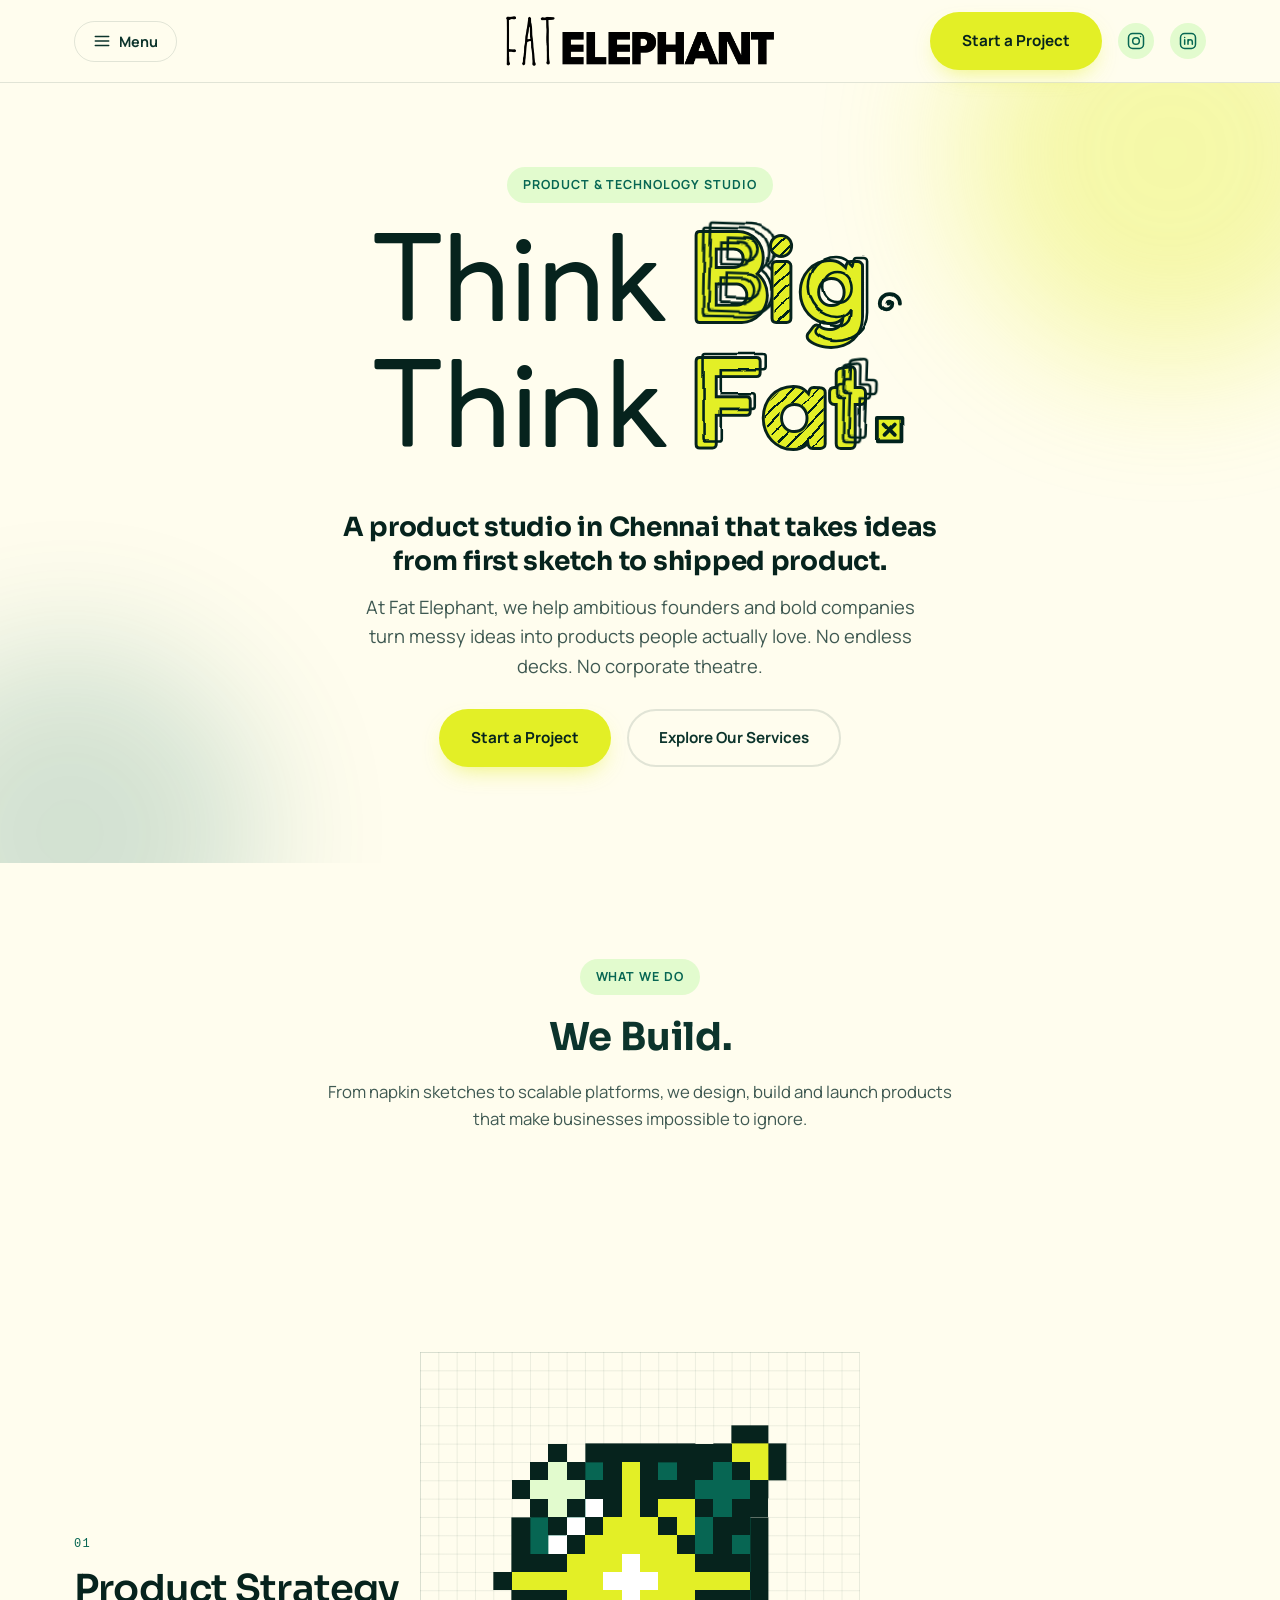
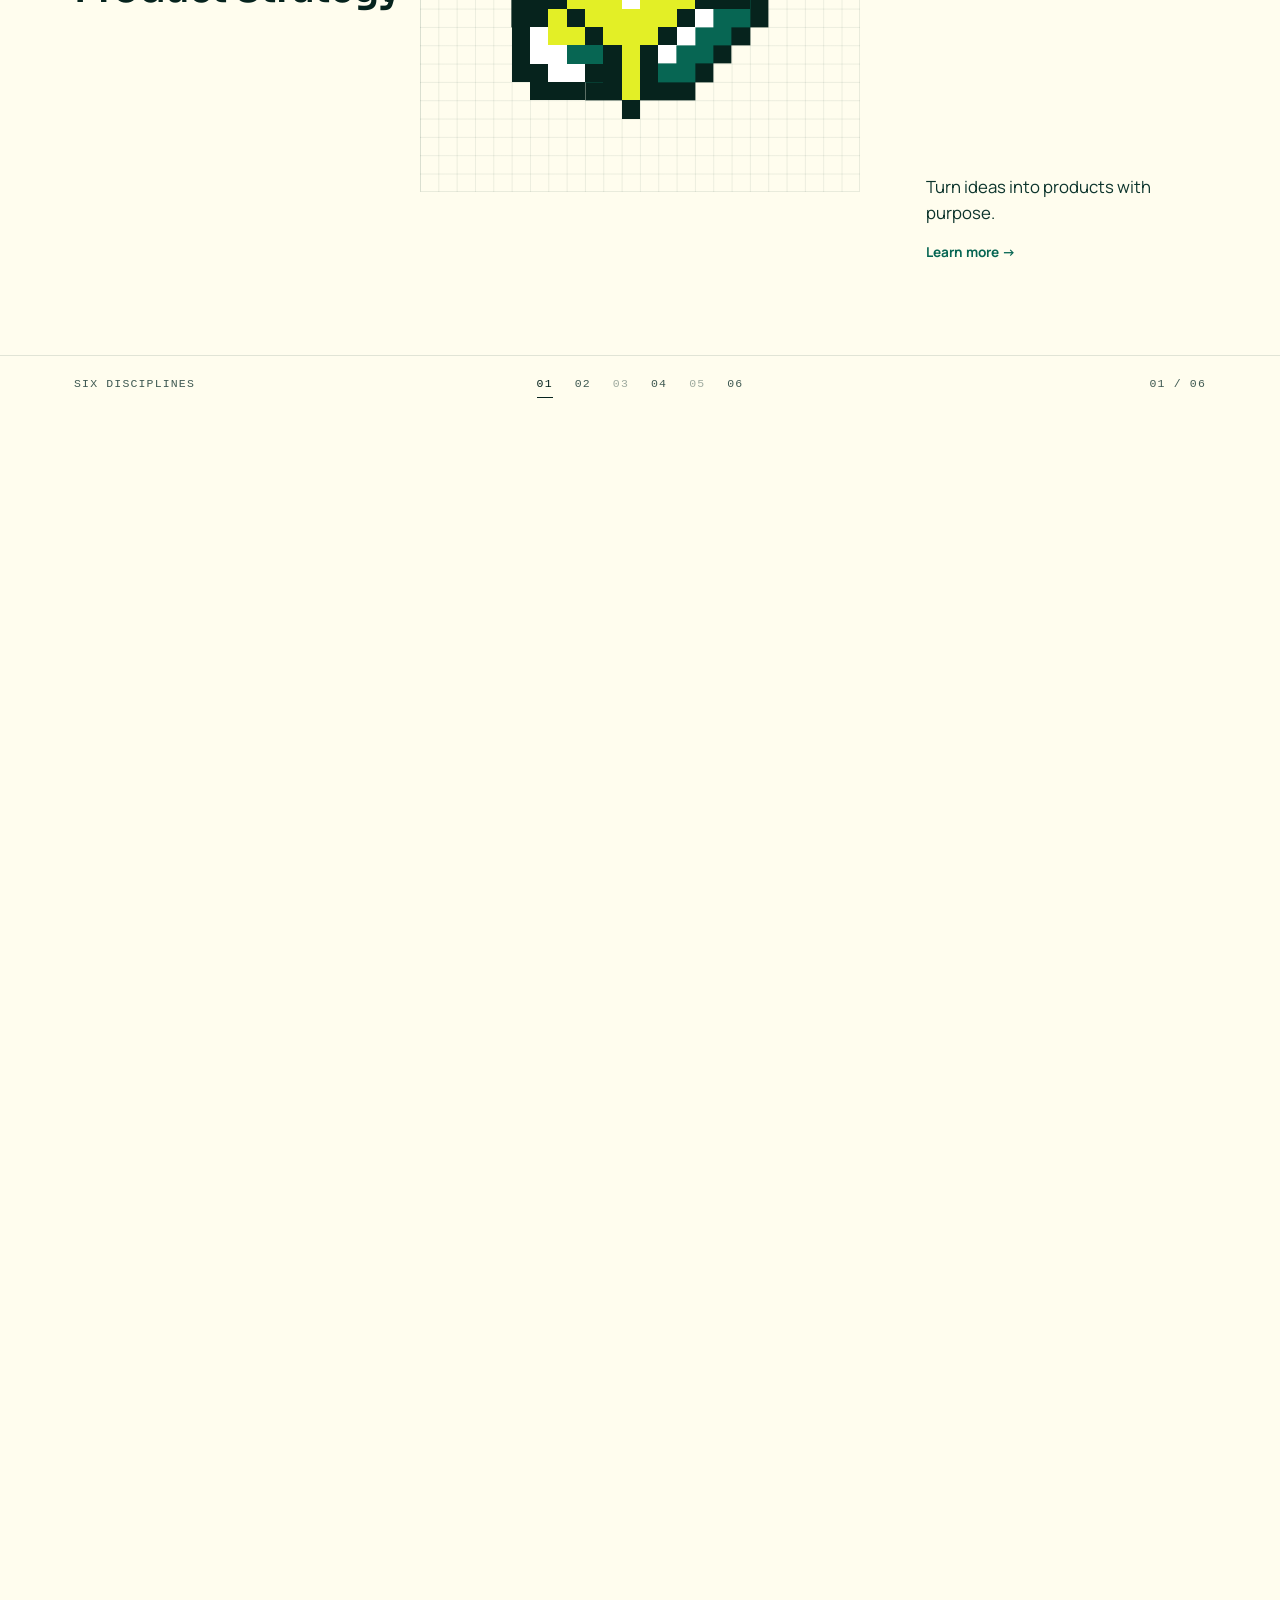
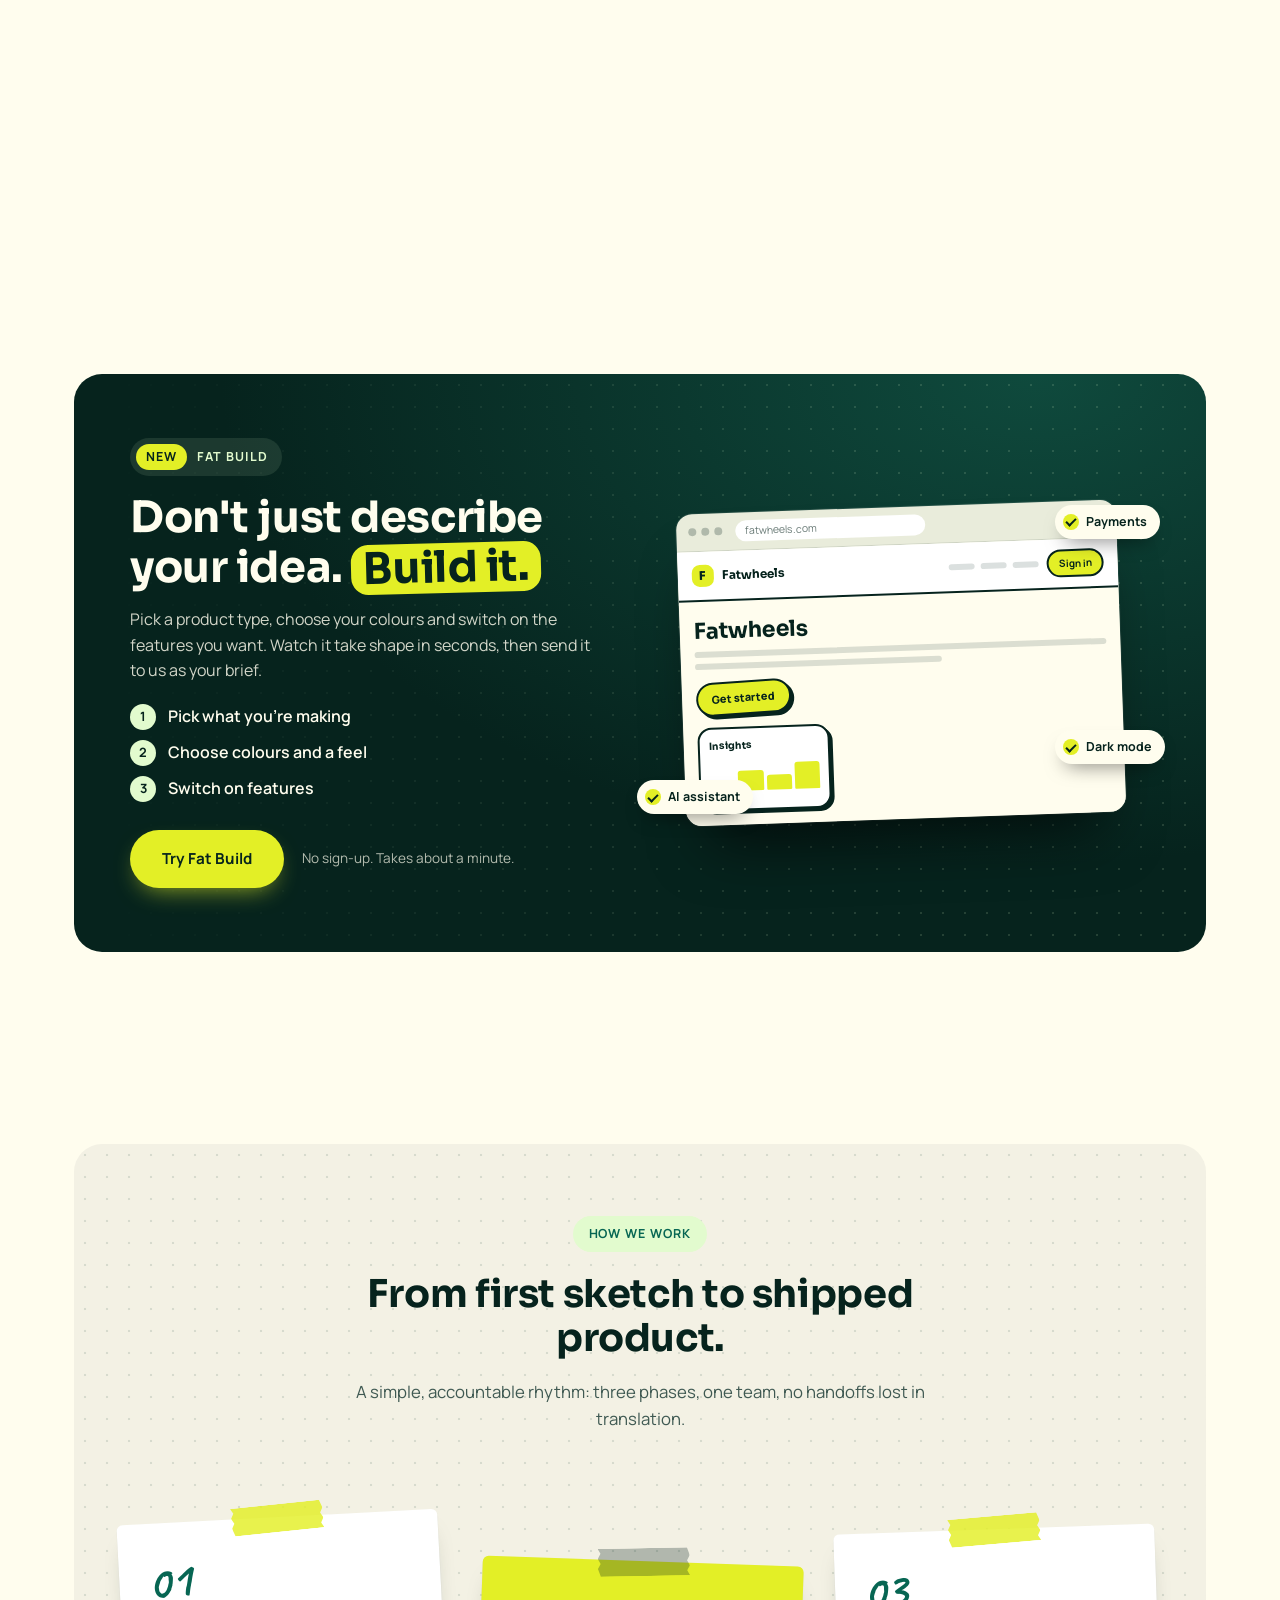
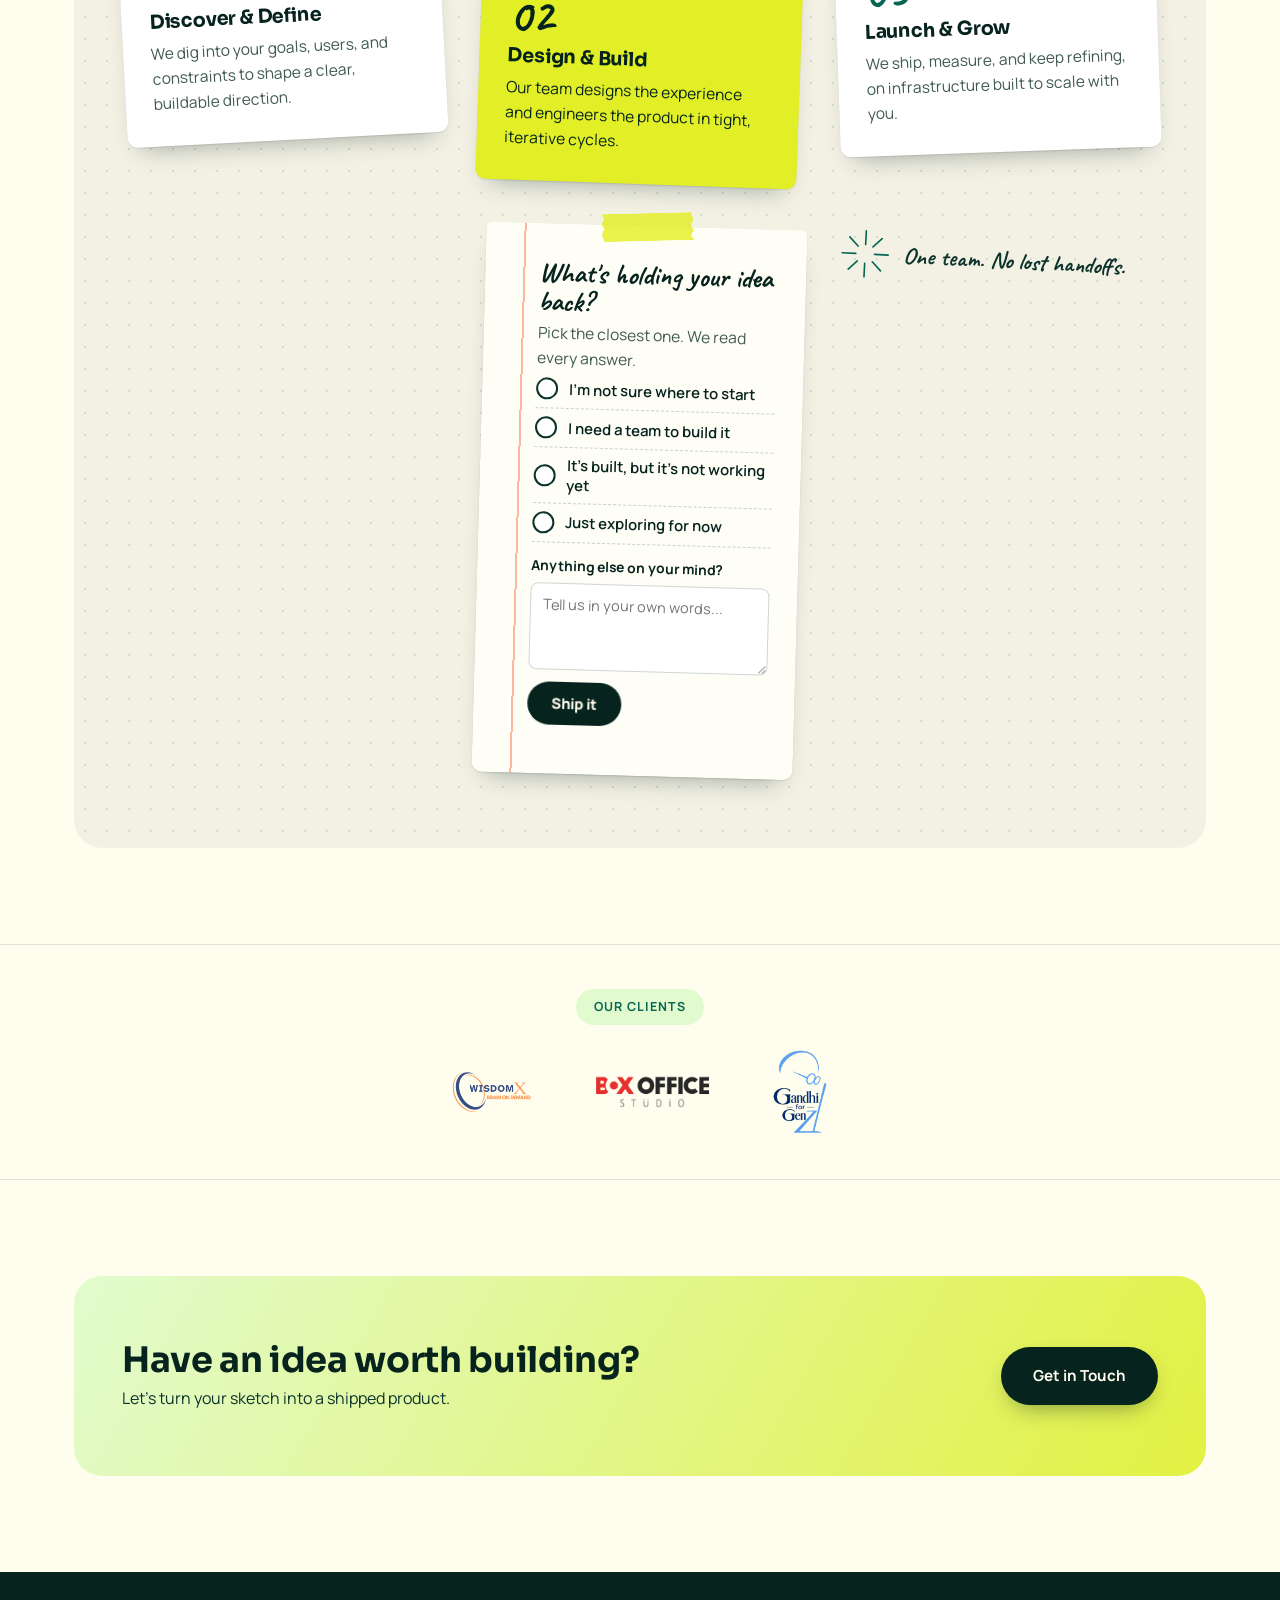
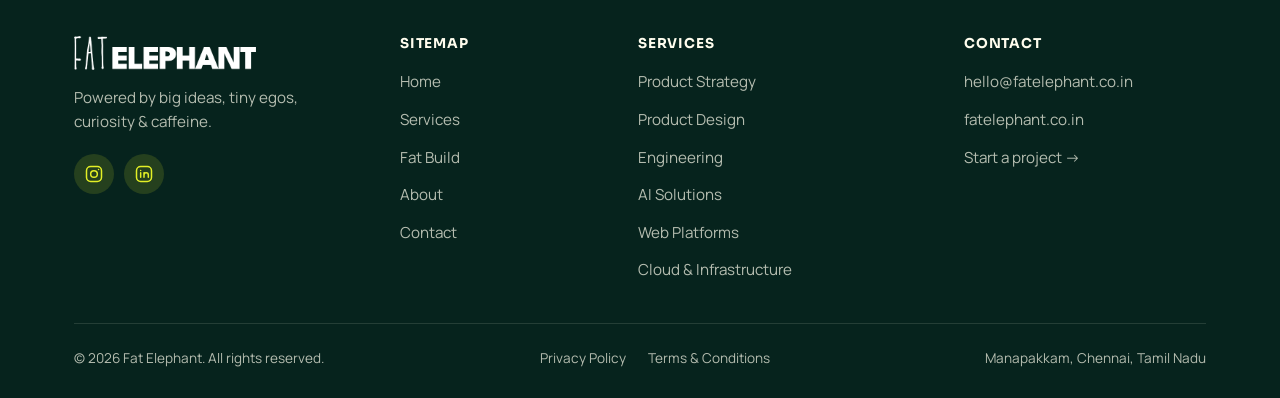
==== commit d4a4df34: "Service pages, Fat Build sharing and a new form mailer - Send all forms through a Google Apps Script" ====
--- a/index.html
+++ b/index.html
@@ -169,7 +169,7 @@
             <div class="service-art"><svg class="px" viewBox="0 0 16 16" shape-rendering="crispEdges" aria-hidden="true" focusable="false"><path class="px-k" d="M13 0h2v1h-2zM5 1h6v1h-6zM12 1h1v1h-1zM15 1h1v1h-1zM4 2h1v1h-1zM11 2h2v1h-2zM15 2h1v1h-1zM3 3h1v1h-1zM12 3h3v1h-3zM2 4h1v1h-1zM11 4h3v1h-3zM1 5h1v1h-1zM10 5h2v1h-2zM14 5h1v1h-1zM1 6h1v1h-1zM9 6h2v1h-2zM14 6h1v1h-1zM1 7h1v1h-1zM8 7h2v1h-2zM14 7h1v1h-1zM1 8h1v1h-1zM14 8h1v1h-1zM1 9h1v1h-1zM14 9h1v1h-1zM1 10h1v1h-1zM14 10h1v1h-1zM2 11h1v1h-1zM13 11h1v1h-1zM3 12h1v1h-1zM12 12h1v1h-1zM4 13h1v1h-1zM11 13h1v1h-1zM5 14h6v1h-6z"/><path class="px-t" d="M5 2h6v1h-6zM4 3h2v1h-2zM10 3h2v1h-2zM3 4h2v1h-2zM2 5h2v1h-2zM6 5h4v1h-4zM12 5h2v1h-2zM2 6h1v1h-1zM5 6h2v1h-2zM13 6h1v1h-1zM2 7h1v1h-1zM5 7h1v1h-1zM10 7h1v1h-1zM13 7h1v1h-1zM2 8h1v1h-1zM5 8h1v1h-1zM10 8h1v1h-1zM13 8h1v1h-1zM2 9h1v1h-1zM5 9h2v1h-2zM9 9h2v1h-2zM13 9h1v1h-1zM2 10h2v1h-2zM6 10h4v1h-4zM12 10h2v1h-2zM3 11h2v1h-2zM11 11h2v1h-2zM4 12h2v1h-2zM10 12h2v1h-2zM5 13h6v1h-6z"/><path class="px-l" d="M13 1h2v1h-2zM13 2h2v1h-2zM7 6h2v1h-2zM6 7h2v1h-2zM6 8h4v1h-4zM7 9h2v1h-2z"/><path class="px-w" d="M6 3h4v1h-4zM5 4h6v1h-6zM4 5h2v1h-2zM3 6h2v1h-2zM11 6h2v1h-2zM3 7h2v1h-2zM11 7h2v1h-2zM3 8h2v1h-2zM11 8h2v1h-2zM3 9h2v1h-2zM11 9h2v1h-2zM4 10h2v1h-2zM10 10h2v1h-2zM5 11h6v1h-6zM6 12h4v1h-4z"/></svg></div>
             <div class="service-copy">
               <p>Turn ideas into products with purpose.</p>
-              <a href="/services#product-strategy" class="service-link">Learn more →</a>
+              <a href="/services/product-strategy" class="service-link">Learn more →</a>
             </div>
           </li>
           <li class="service-item">
@@ -180,7 +180,7 @@
             <div class="service-art"><svg class="px" viewBox="0 0 16 16" shape-rendering="crispEdges" aria-hidden="true" focusable="false"><path class="px-k" d="M11 1h1v1h-1zM10 2h1v1h-1zM12 2h1v1h-1zM9 3h1v1h-1zM13 3h1v1h-1zM8 4h1v1h-1zM14 4h1v1h-1zM7 5h1v1h-1zM13 5h1v1h-1zM6 6h1v1h-1zM12 6h1v1h-1zM5 7h1v1h-1zM11 7h1v1h-1zM4 8h1v1h-1zM10 8h1v1h-1zM3 9h1v1h-1zM9 9h1v1h-1zM2 10h1v1h-1zM8 10h1v1h-1zM1 11h1v1h-1zM7 11h1v1h-1zM1 12h1v1h-1zM6 12h1v1h-1zM1 13h2v1h-2zM5 13h1v1h-1zM2 14h3v1h-3z"/><path class="px-t" d="M11 2h1v1h-1zM11 3h2v1h-2zM12 4h2v1h-2zM11 5h1v1h-1zM10 6h2v1h-2zM9 7h2v1h-2zM8 8h2v1h-2zM7 9h2v1h-2zM6 10h2v1h-2zM5 11h2v1h-2zM4 12h2v1h-2z"/><path class="px-l" d="M9 4h2v1h-2zM8 5h3v1h-3zM7 6h3v1h-3zM6 7h3v1h-3zM5 8h3v1h-3zM4 9h3v1h-3zM3 10h3v1h-3zM3 11h2v1h-2z"/><path class="px-w" d="M10 3h1v1h-1zM11 4h1v1h-1zM12 5h1v1h-1zM2 11h1v1h-1zM2 12h2v1h-2zM3 13h2v1h-2z"/></svg></div>
             <div class="service-copy">
               <p>Design experiences people love to use.</p>
-              <a href="/services#product-design" class="service-link">Learn more →</a>
+              <a href="/services/product-design" class="service-link">Learn more →</a>
             </div>
           </li>
           <li class="service-item">
@@ -191,7 +191,7 @@
             <div class="service-art"><svg class="px" viewBox="0 0 16 16" shape-rendering="crispEdges" aria-hidden="true" focusable="false"><path class="px-k" d="M1 1h14v1h-14zM0 2h16v1h-16zM0 3h2v1h-2zM14 3h2v1h-2zM0 4h2v1h-2zM14 4h2v1h-2zM0 5h2v1h-2zM14 5h2v1h-2zM0 6h16v1h-16zM0 7h3v1h-3zM4 7h12v1h-12zM0 8h4v1h-4zM5 8h11v1h-11zM0 9h5v1h-5zM6 9h10v1h-10zM0 10h4v1h-4zM5 10h11v1h-11zM0 11h3v1h-3zM4 11h3v1h-3zM11 11h5v1h-5zM0 12h16v1h-16zM0 13h16v1h-16zM1 14h14v1h-14z"/><path class="px-t" d="M2 3h12v1h-12zM2 4h1v1h-1zM4 4h1v1h-1zM6 4h1v1h-1zM8 4h6v1h-6zM2 5h12v1h-12z"/><path class="px-l" d="M3 4h1v1h-1zM3 7h1v1h-1zM4 8h1v1h-1zM5 9h1v1h-1zM4 10h1v1h-1zM3 11h1v1h-1zM7 11h4v1h-4z"/><path class="px-m" d="M7 4h1v1h-1z"/><path class="px-w" d="M5 4h1v1h-1z"/></svg></div>
             <div class="service-copy">
               <p>Build software that's made to last.</p>
-              <a href="/services#engineering" class="service-link">Learn more →</a>
+              <a href="/services/engineering" class="service-link">Learn more →</a>
             </div>
           </li>
           <li class="service-item">
@@ -202,7 +202,7 @@
             <div class="service-art"><svg class="px" viewBox="0 0 16 16" shape-rendering="crispEdges" aria-hidden="true" focusable="false"><path class="px-k" d="M3 1h1v1h-1zM7 1h1v1h-1zM12 1h1v1h-1zM2 2h1v1h-1zM4 2h1v1h-1zM6 2h1v1h-1zM8 2h1v1h-1zM11 2h1v1h-1zM13 2h1v1h-1zM1 3h1v1h-1zM5 3h2v1h-2zM8 3h1v1h-1zM10 3h1v1h-1zM14 3h1v1h-1zM2 4h1v1h-1zM4 4h1v1h-1zM6 4h1v1h-1zM8 4h1v1h-1zM11 4h1v1h-1zM13 4h1v1h-1zM3 5h1v1h-1zM5 5h1v1h-1zM9 5h1v1h-1zM12 5h1v1h-1zM4 6h1v1h-1zM10 6h1v1h-1zM1 7h3v1h-3zM11 7h3v1h-3zM0 8h1v1h-1zM14 8h1v1h-1zM1 9h3v1h-3zM11 9h3v1h-3zM4 10h1v1h-1zM10 10h1v1h-1zM5 11h1v1h-1zM9 11h1v1h-1zM6 12h1v1h-1zM8 12h1v1h-1zM6 13h1v1h-1zM8 13h1v1h-1zM6 14h1v1h-1zM8 14h1v1h-1zM7 15h1v1h-1z"/><path class="px-t" d="M12 2h1v1h-1zM11 3h3v1h-3zM12 4h1v1h-1z"/><path class="px-l" d="M7 2h1v1h-1zM7 3h1v1h-1zM7 4h1v1h-1zM6 5h3v1h-3zM5 6h5v1h-5zM4 7h3v1h-3zM8 7h3v1h-3zM1 8h5v1h-5zM9 8h5v1h-5zM4 9h3v1h-3zM8 9h3v1h-3zM5 10h5v1h-5zM6 11h3v1h-3zM7 12h1v1h-1zM7 13h1v1h-1zM7 14h1v1h-1z"/><path class="px-m" d="M3 2h1v1h-1zM2 3h3v1h-3zM3 4h1v1h-1z"/><path class="px-w" d="M7 7h1v1h-1zM6 8h3v1h-3zM7 9h1v1h-1z"/></svg></div>
             <div class="service-copy">
               <p>Make AI work for your business.</p>
-              <a href="/services#ai-solutions" class="service-link">Learn more →</a>
+              <a href="/services/ai-solutions" class="service-link">Learn more →</a>
             </div>
           </li>
           <li class="service-item">
@@ -213,7 +213,7 @@
             <div class="service-art"><svg class="px" viewBox="0 0 16 16" shape-rendering="crispEdges" aria-hidden="true" focusable="false"><path class="px-k" d="M1 1h14v1h-14zM0 2h1v1h-1zM15 2h1v1h-1zM0 3h1v1h-1zM15 3h1v1h-1zM0 4h1v1h-1zM15 4h1v1h-1zM0 5h1v1h-1zM15 5h1v1h-1zM0 6h1v1h-1zM15 6h1v1h-1zM0 7h1v1h-1zM15 7h1v1h-1zM0 8h1v1h-1zM15 8h1v1h-1zM0 9h1v1h-1zM15 9h1v1h-1zM0 10h1v1h-1zM15 10h1v1h-1zM0 11h1v1h-1zM15 11h1v1h-1zM0 12h1v1h-1zM15 12h1v1h-1zM0 13h1v1h-1zM15 13h1v1h-1zM1 14h14v1h-14z"/><path class="px-t" d="M1 2h14v1h-14zM1 3h2v1h-2zM4 3h1v1h-1zM6 3h1v1h-1zM8 3h7v1h-7zM1 4h14v1h-14zM3 10h6v1h-6zM3 12h8v1h-8z"/><path class="px-l" d="M3 3h1v1h-1zM3 6h10v1h-10zM3 7h10v1h-10zM3 8h10v1h-10z"/><path class="px-m" d="M7 3h1v1h-1z"/><path class="px-w" d="M5 3h1v1h-1zM1 5h14v1h-14zM1 6h2v1h-2zM13 6h2v1h-2zM1 7h2v1h-2zM13 7h2v1h-2zM1 8h2v1h-2zM13 8h2v1h-2zM1 9h14v1h-14zM1 10h2v1h-2zM9 10h6v1h-6zM1 11h14v1h-14zM1 12h2v1h-2zM11 12h4v1h-4zM1 13h14v1h-14z"/></svg></div>
             <div class="service-copy">
               <p>Create digital experiences beyond the homepage.</p>
-              <a href="/services#web-platforms" class="service-link">Learn more →</a>
+              <a href="/services/web-platforms" class="service-link">Learn more →</a>
             </div>
           </li>
           <li class="service-item">
@@ -224,7 +224,7 @@
             <div class="service-art"><svg class="px" viewBox="0 0 16 16" shape-rendering="crispEdges" aria-hidden="true" focusable="false"><path class="px-k" d="M8 2h2v1h-2zM6 3h2v1h-2zM10 3h2v1h-2zM5 4h1v1h-1zM12 4h1v1h-1zM4 5h1v1h-1zM13 5h1v1h-1zM3 6h1v1h-1zM13 6h1v1h-1zM2 7h1v1h-1zM14 7h1v1h-1zM1 8h1v1h-1zM15 8h1v1h-1zM1 9h1v1h-1zM15 9h1v1h-1zM1 10h1v1h-1zM15 10h1v1h-1zM2 11h1v1h-1zM15 11h1v1h-1zM2 12h1v1h-1zM14 12h1v1h-1zM3 13h11v1h-11z"/><path class="px-m" d="M3 12h11v1h-11z"/><path class="px-w" d="M8 3h2v1h-2zM6 4h6v1h-6zM5 5h8v1h-8zM4 6h9v1h-9zM3 7h11v1h-11zM2 8h13v1h-13zM2 9h13v1h-13zM2 10h13v1h-13zM3 11h12v1h-12z"/></svg></div>
             <div class="service-copy">
               <p>Scale with confidence.</p>
-              <a href="/services#cloud-infrastructure" class="service-link">Learn more →</a>
+              <a href="/services/cloud-infrastructure" class="service-link">Learn more →</a>
             </div>
           </li>
         </ol>
@@ -406,6 +406,17 @@
           <li><a href="/contact">Contact</a></li>
         </ul>
       </div>
+      <div class="footer-col footer-col--services">
+        <p class="footer-heading">Services</p>
+        <ul>
+          <li><a href="/services/product-strategy">Product Strategy</a></li>
+          <li><a href="/services/product-design">Product Design</a></li>
+          <li><a href="/services/engineering">Engineering</a></li>
+          <li><a href="/services/ai-solutions">AI Solutions</a></li>
+          <li><a href="/services/web-platforms">Web Platforms</a></li>
+          <li><a href="/services/cloud-infrastructure">Cloud &amp; Infrastructure</a></li>
+        </ul>
+      </div>
       <div class="footer-col">
         <p class="footer-heading">Contact</p>
         <ul>
--- a/css/style.css
+++ b/css/style.css
@@ -3109,10 +3109,20 @@
 
 .footer-grid {
   display: grid;
-  grid-template-columns: 1.4fr 1fr 1fr;
+  grid-template-columns: 1.3fr 0.9fr 1.3fr 1.1fr;
   gap: 40px;
   padding-bottom: 40px;
   border-bottom: 1px solid rgba(255, 253, 238, 0.12);
+}
+
+@media (max-width: 980px) {
+  .footer-grid {
+    grid-template-columns: 1fr 1fr;
+  }
+
+  .footer-brand {
+    grid-column: 1 / -1;
+  }
 }
 
 @media (max-width: 720px) {
@@ -3418,7 +3428,8 @@
     gap: 10px;
   }
 
-  .footer-brand + .footer-col ul {
+  .footer-brand + .footer-col ul,
+  .footer-col--services ul {
     grid-template-columns: 1fr 1fr;
   }
 
@@ -3502,3 +3513,458 @@
     max-width: none;
   }
 }
+
+/* ---------- Fat Build attached to the contact form ---------- */
+
+.build-attach {
+  display: flex;
+  align-items: flex-start;
+  gap: 12px;
+  margin: 0 0 18px;
+  padding: 14px 16px;
+  border-radius: var(--radius-md);
+  background: var(--mint);
+  font-size: 0.92rem;
+  line-height: 1.5;
+  color: var(--teal-darkest);
+  cursor: pointer;
+}
+
+.build-attach[hidden] {
+  display: none;
+}
+
+.build-attach input {
+  flex-shrink: 0;
+  width: 18px;
+  height: 18px;
+  margin-top: 2px;
+  accent-color: var(--teal);
+}
+
+/* ---------- Service pages (/services/<name>) ---------- */
+
+.breadcrumb {
+  padding: 20px 0 0;
+  font-size: 0.85rem;
+}
+
+.breadcrumb ol {
+  display: flex;
+  flex-wrap: wrap;
+  gap: 4px 8px;
+  margin: 0;
+  padding: 0;
+  list-style: none;
+  color: var(--ink-soft);
+}
+
+.breadcrumb li + li::before {
+  content: "›";
+  margin-right: 8px;
+  opacity: 0.55;
+}
+
+.breadcrumb a {
+  color: var(--teal);
+  text-decoration: underline;
+  text-underline-offset: 3px;
+}
+
+.breadcrumb [aria-current] {
+  font-weight: 700;
+  color: var(--teal-darkest);
+}
+
+.svc-header {
+  padding-top: 36px;
+  padding-bottom: 44px;
+}
+
+.svc-header h1 {
+  max-width: 20ch;
+  margin-left: auto;
+  margin-right: auto;
+  font-size: clamp(2.1rem, 4.8vw, 3.5rem);
+  line-height: 1.1;
+}
+
+.page-header .svc-lede {
+  max-width: 62ch;
+  margin: 20px auto 0;
+  font-size: 1.12rem;
+  line-height: 1.65;
+}
+
+.svc-actions {
+  display: flex;
+  flex-wrap: wrap;
+  justify-content: center;
+  gap: 12px;
+  margin-top: 30px;
+}
+
+/* the one-sentence answer, written to be quoted */
+.svc-glance {
+  padding: 0 0 56px;
+}
+
+.glance-card {
+  max-width: 840px;
+  margin: 0 auto;
+  padding: 28px 32px 30px;
+  border-radius: var(--radius-lg);
+  color: var(--teal-darkest);
+  background: var(--lime);
+}
+
+.glance-label {
+  display: block;
+  margin-bottom: 8px;
+  font-family: var(--font-mono);
+  font-size: 0.72rem;
+  letter-spacing: 0.12em;
+  text-transform: uppercase;
+}
+
+.glance-card p {
+  margin: 0;
+  font-size: 1.12rem;
+  font-weight: 600;
+  line-height: 1.6;
+}
+
+/* what we do */
+.offer-grid {
+  display: grid;
+  grid-template-columns: repeat(3, minmax(0, 1fr));
+  gap: 20px;
+}
+
+.offer {
+  padding: 26px 24px 28px;
+  border: 1px solid var(--border-soft);
+  border-top: 4px solid var(--lime);
+  border-radius: var(--radius-md);
+  background: #ffffff;
+  box-shadow: var(--shadow-card);
+}
+
+.offer:nth-child(even) {
+  border-top-color: var(--teal);
+}
+
+.offer h3 {
+  margin: 0 0 10px;
+  font-size: 1.1rem;
+  color: var(--teal-darkest);
+}
+
+.offer p {
+  margin: 0;
+  font-size: 0.97rem;
+  line-height: 1.7;
+  color: var(--ink-soft);
+}
+
+/* how it works: a dark band */
+.svc-how {
+  color: var(--cream);
+  background: var(--teal-darkest);
+}
+
+.svc-how .eyebrow {
+  color: var(--mint);
+  background: rgba(226, 251, 206, 0.12);
+}
+
+.svc-how .section-head h2 {
+  color: var(--cream);
+}
+
+.svc-how .section-head p {
+  color: rgba(255, 253, 238, 0.8);
+}
+
+.how-steps {
+  display: grid;
+  grid-template-columns: repeat(3, minmax(0, 1fr));
+  gap: 20px;
+  margin: 0;
+  padding: 0;
+  list-style: none;
+}
+
+.how-step {
+  padding: 28px 26px 30px;
+  border: 1px solid rgba(255, 253, 238, 0.16);
+  border-radius: var(--radius-md);
+  background: rgba(255, 253, 238, 0.05);
+}
+
+.how-num {
+  display: block;
+  margin-bottom: 6px;
+  font-family: var(--font-hand);
+  font-size: 3rem;
+  font-weight: 700;
+  line-height: 1;
+  color: var(--lime);
+  transform: rotate(-4deg);
+  transform-origin: left center;
+}
+
+.how-step h3 {
+  margin: 0 0 10px;
+  font-size: 1.2rem;
+  color: var(--cream);
+}
+
+.how-step p {
+  margin: 0;
+  line-height: 1.7;
+  color: rgba(255, 253, 238, 0.84);
+}
+
+/* honest fit */
+.fit-grid {
+  display: grid;
+  grid-template-columns: repeat(2, minmax(0, 1fr));
+  gap: 20px;
+}
+
+.fit-card {
+  padding: 30px 30px 26px;
+  border-radius: var(--radius-lg);
+}
+
+.fit-card--yes {
+  color: var(--teal-darkest);
+  background: var(--mint);
+}
+
+.fit-card--no {
+  border: 2px dashed rgba(12, 52, 44, 0.3);
+  background: transparent;
+}
+
+.fit-card h3 {
+  margin: 0 0 16px;
+  font-size: 1.15rem;
+  color: var(--teal-darkest);
+}
+
+.fit-card ul {
+  display: grid;
+  gap: 12px;
+  margin: 0;
+  padding: 0;
+  list-style: none;
+}
+
+.fit-card li {
+  position: relative;
+  padding-left: 32px;
+  line-height: 1.6;
+  color: var(--ink);
+}
+
+.fit-card li::before {
+  content: "";
+  position: absolute;
+  left: 0;
+  top: 0.18em;
+  width: 20px;
+  height: 20px;
+  border-radius: 50%;
+}
+
+.fit-card--yes li::before {
+  background: var(--teal);
+}
+
+.fit-card--yes li::after {
+  content: "";
+  position: absolute;
+  left: 7px;
+  top: calc(0.18em + 4px);
+  width: 5px;
+  height: 9px;
+  border: solid var(--cream);
+  border-width: 0 2px 2px 0;
+  transform: rotate(45deg);
+}
+
+.fit-card--no li::before {
+  box-shadow: inset 0 0 0 2px rgba(12, 52, 44, 0.45);
+}
+
+.fit-card--no li::after {
+  content: "";
+  position: absolute;
+  left: 5px;
+  top: calc(0.18em + 9px);
+  width: 10px;
+  height: 2px;
+  background: rgba(12, 52, 44, 0.6);
+}
+
+/* FAQ */
+.faq {
+  max-width: 820px;
+  margin: 0 auto;
+}
+
+.faq-item {
+  border-bottom: 1px solid var(--border-soft);
+}
+
+.faq-item:first-child {
+  border-top: 1px solid var(--border-soft);
+}
+
+.faq-item summary {
+  display: flex;
+  align-items: center;
+  justify-content: space-between;
+  gap: 20px;
+  padding: 20px 0;
+  font-family: var(--font-display);
+  font-size: 1.08rem;
+  font-weight: 700;
+  line-height: 1.35;
+  color: var(--teal-darkest);
+  cursor: pointer;
+  list-style: none;
+}
+
+.faq-item summary::-webkit-details-marker {
+  display: none;
+}
+
+.faq-item summary::after {
+  content: "+";
+  flex-shrink: 0;
+  font-size: 1.6rem;
+  font-weight: 400;
+  line-height: 1;
+  color: var(--teal);
+}
+
+.faq-item[open] summary::after {
+  content: "−";
+}
+
+.faq-item summary:focus-visible {
+  outline: 3px solid var(--teal);
+  outline-offset: 2px;
+  border-radius: 6px;
+}
+
+.faq-a {
+  padding: 0 0 22px;
+}
+
+.faq-a p {
+  max-width: 68ch;
+  margin: 0;
+  line-height: 1.75;
+  color: var(--ink-soft);
+}
+
+.cta-actions {
+  display: flex;
+  flex-wrap: wrap;
+  gap: 12px;
+}
+
+/* related services */
+.svc-related .section-head a {
+  color: var(--teal);
+  text-decoration: underline;
+  text-underline-offset: 3px;
+}
+
+.related-grid {
+  display: grid;
+  grid-template-columns: repeat(2, minmax(0, 1fr));
+  gap: 20px;
+  max-width: 880px;
+  margin: 0 auto;
+}
+
+.related-card {
+  display: block;
+  padding: 28px 28px 26px;
+  border-radius: var(--radius-lg);
+  color: var(--teal-darkest);
+  background: var(--mint);
+  transition: transform 0.25s ease, box-shadow 0.25s ease;
+}
+
+.related-card:hover {
+  transform: translateY(-4px);
+  box-shadow: var(--shadow-card);
+}
+
+.related-card h3 {
+  margin: 0 0 8px;
+  font-size: 1.25rem;
+}
+
+.related-card p {
+  margin: 0 0 14px;
+  color: var(--ink-soft);
+  line-height: 1.6;
+}
+
+.related-more {
+  font-weight: 700;
+  color: var(--teal);
+}
+
+/* link from the services hub to a dedicated page */
+.stack-more {
+  display: inline-block;
+  margin-top: 20px;
+  font-weight: 700;
+  color: var(--card-fg);
+  text-decoration: underline;
+  text-underline-offset: 4px;
+}
+
+.stack-more:hover {
+  text-decoration-thickness: 2px;
+}
+
+@media (max-width: 960px) {
+  .offer-grid,
+  .how-steps {
+    grid-template-columns: repeat(2, minmax(0, 1fr));
+  }
+}
+
+@media (max-width: 720px) {
+  .offer-grid,
+  .how-steps,
+  .fit-grid,
+  .related-grid {
+    grid-template-columns: 1fr;
+  }
+
+  .svc-header {
+    padding-bottom: 32px;
+  }
+
+  .glance-card {
+    padding: 22px 22px 24px;
+  }
+
+  .svc-glance {
+    padding-bottom: 36px;
+  }
+
+  .cta-actions {
+    justify-content: center;
+  }
+}
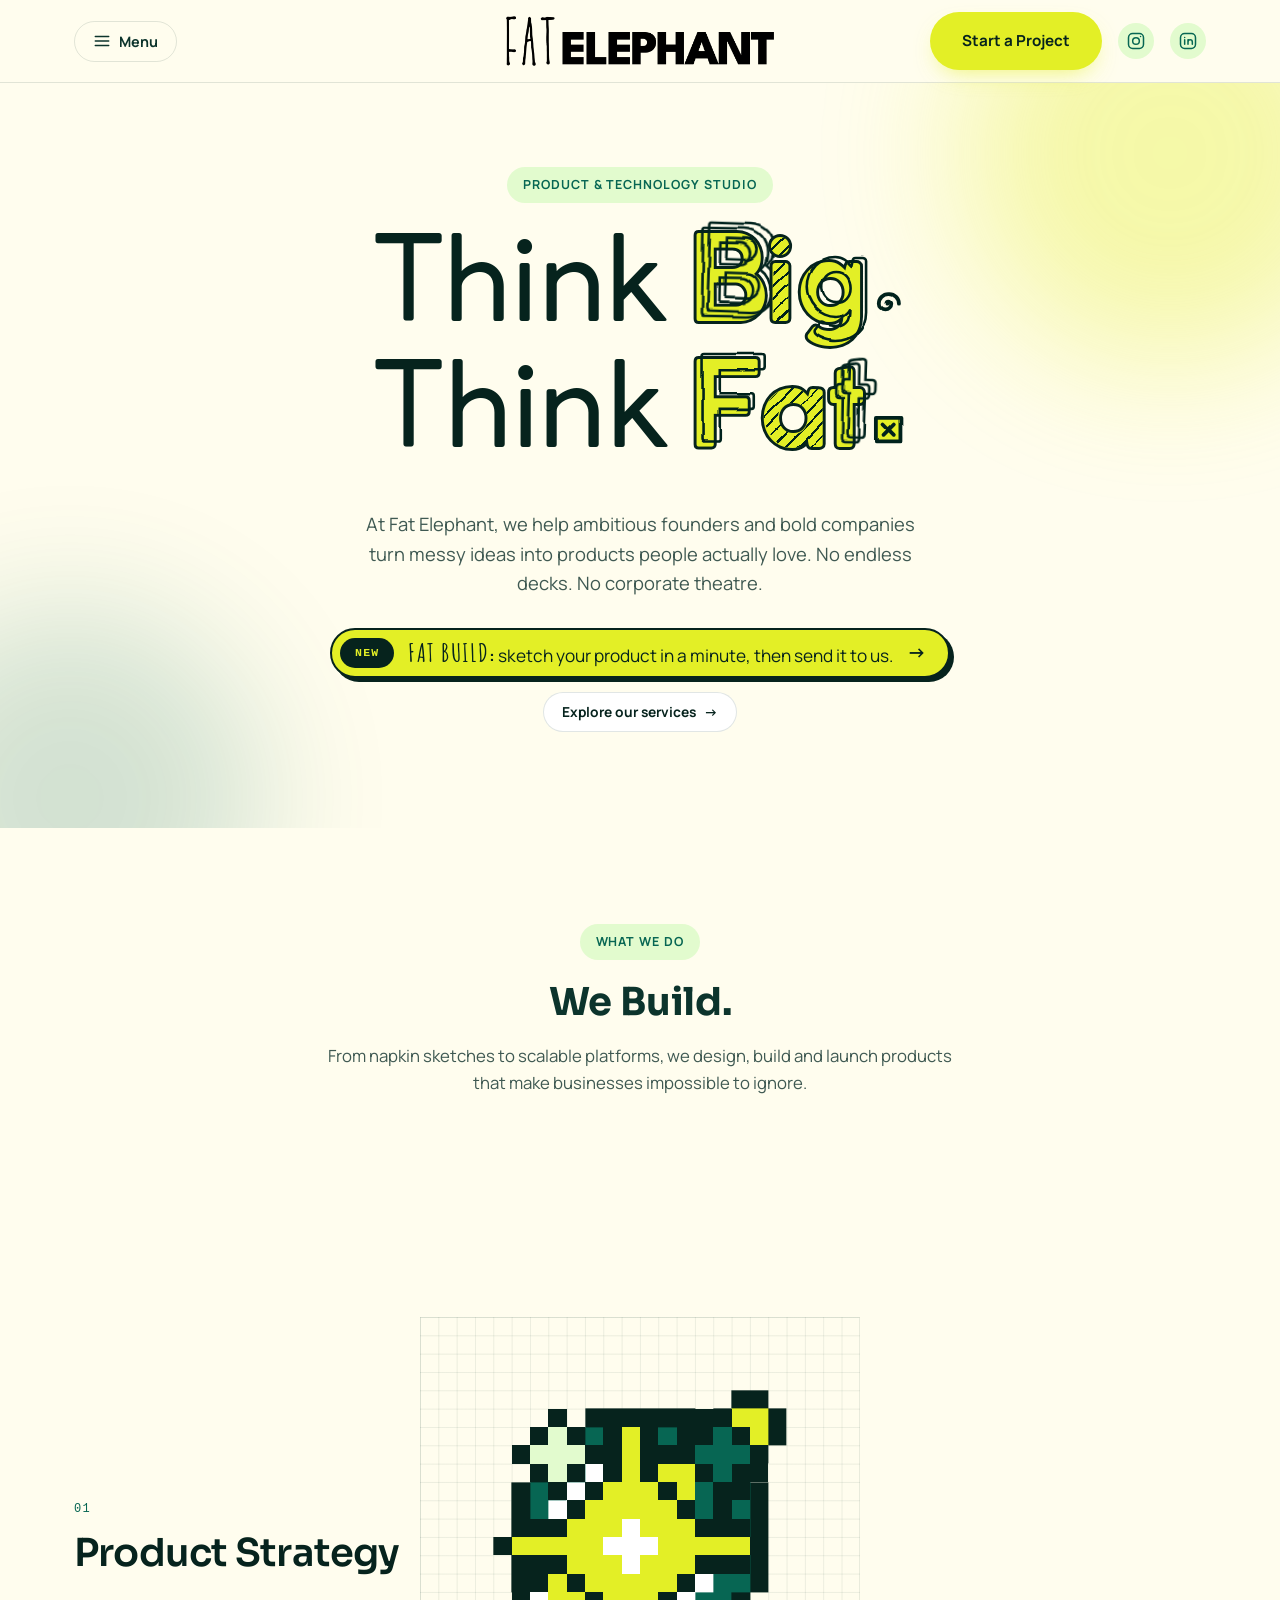
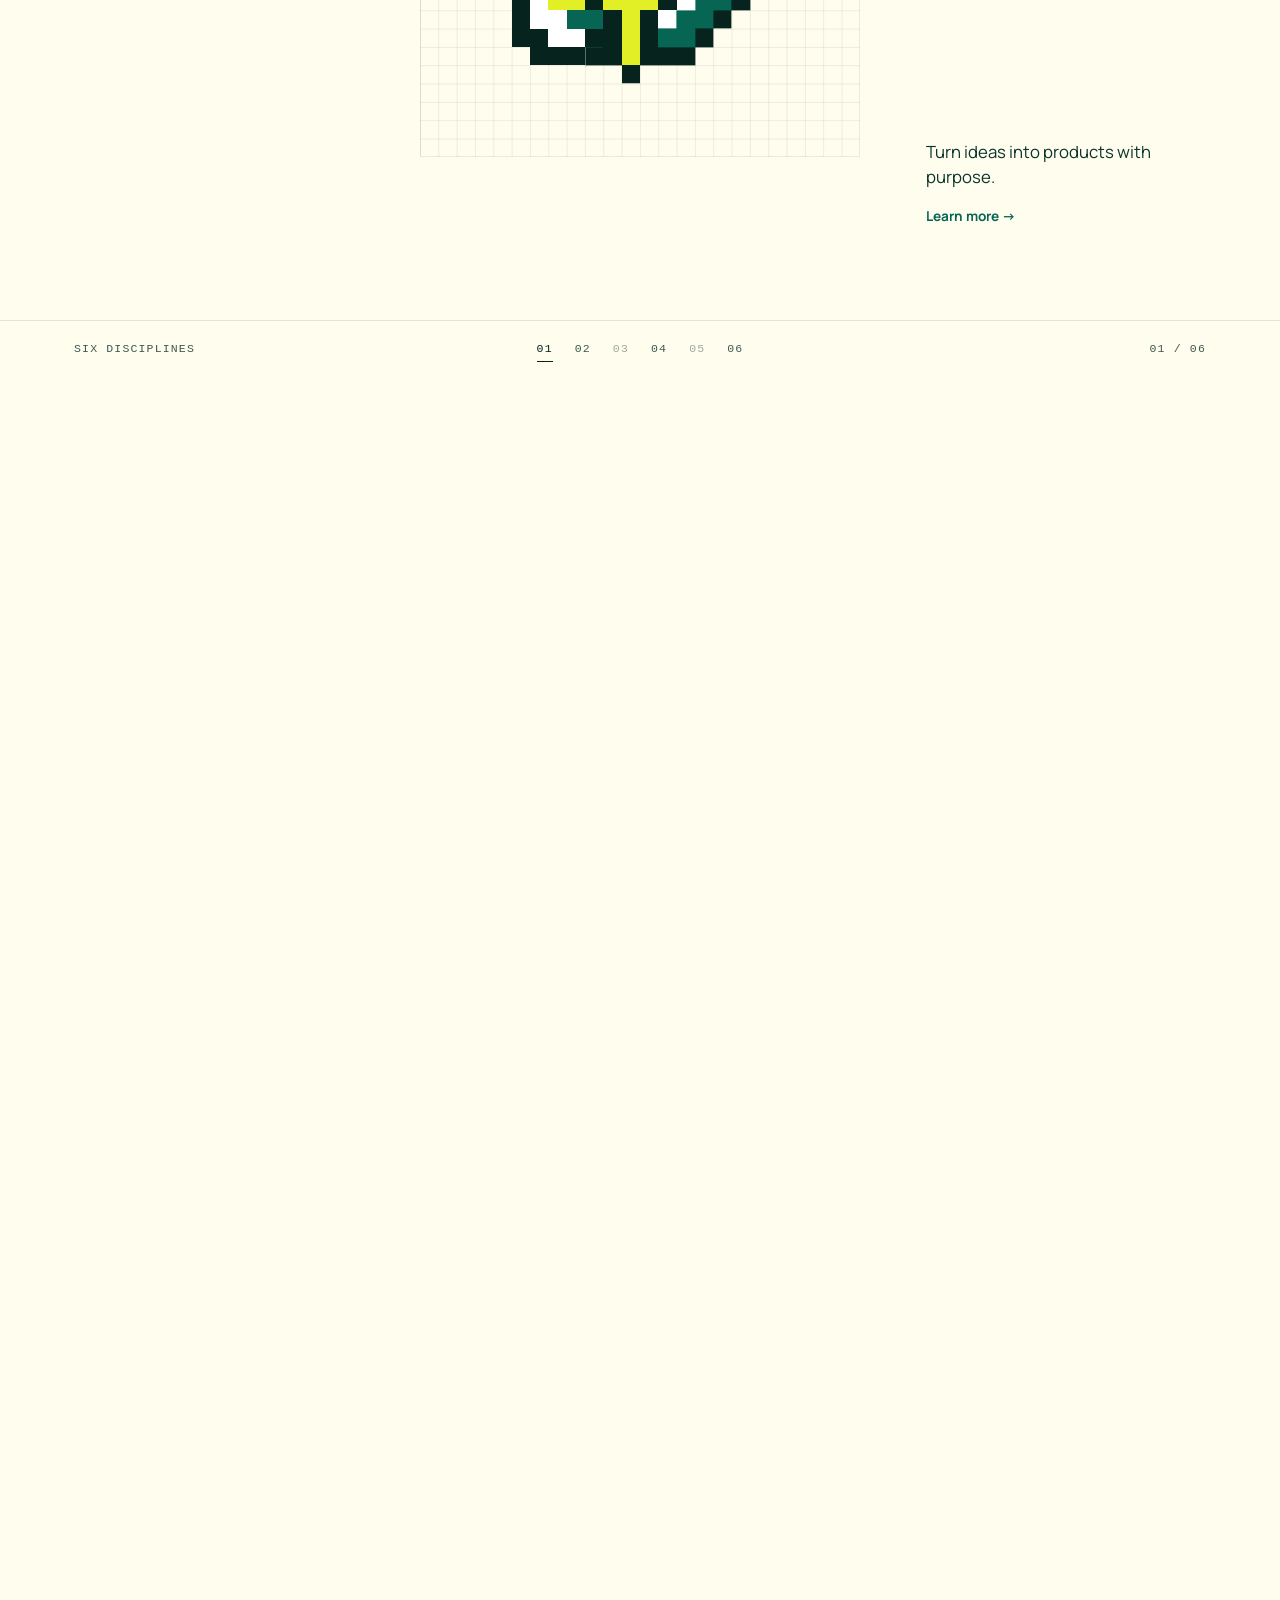
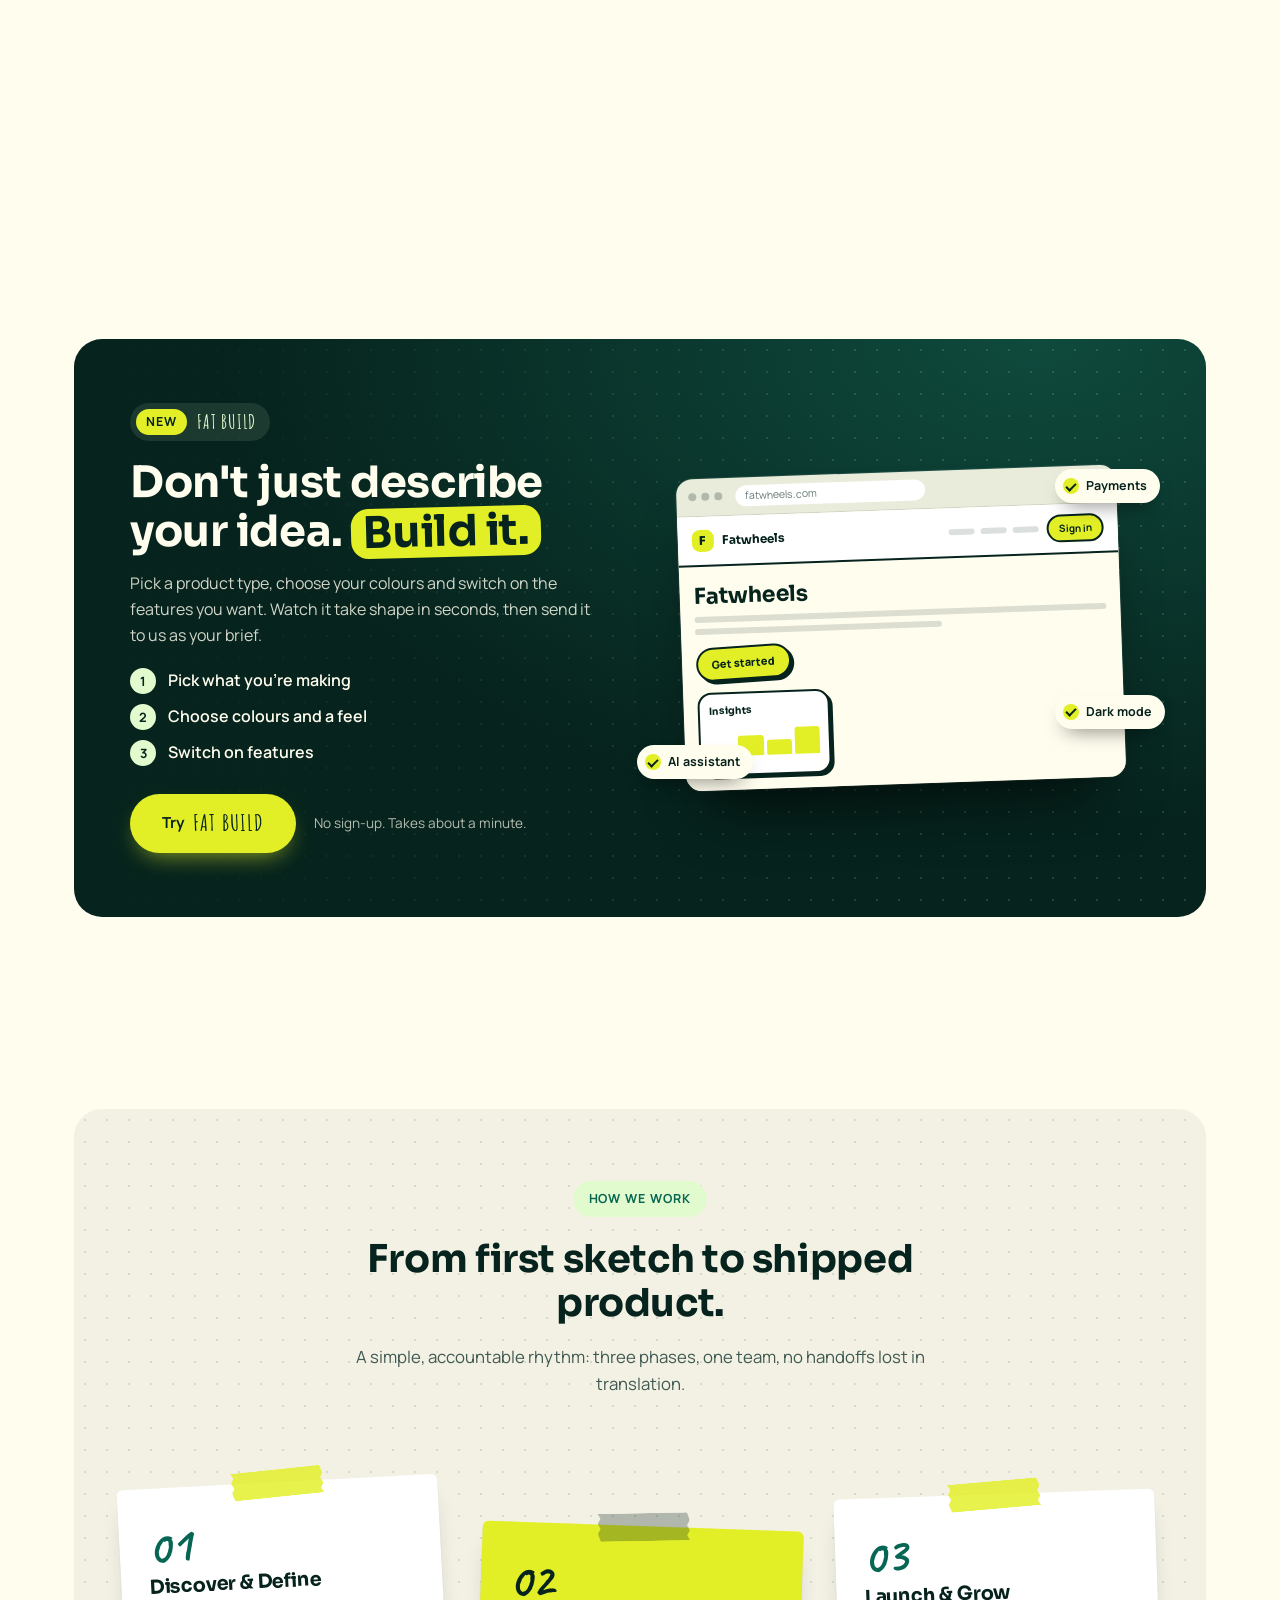
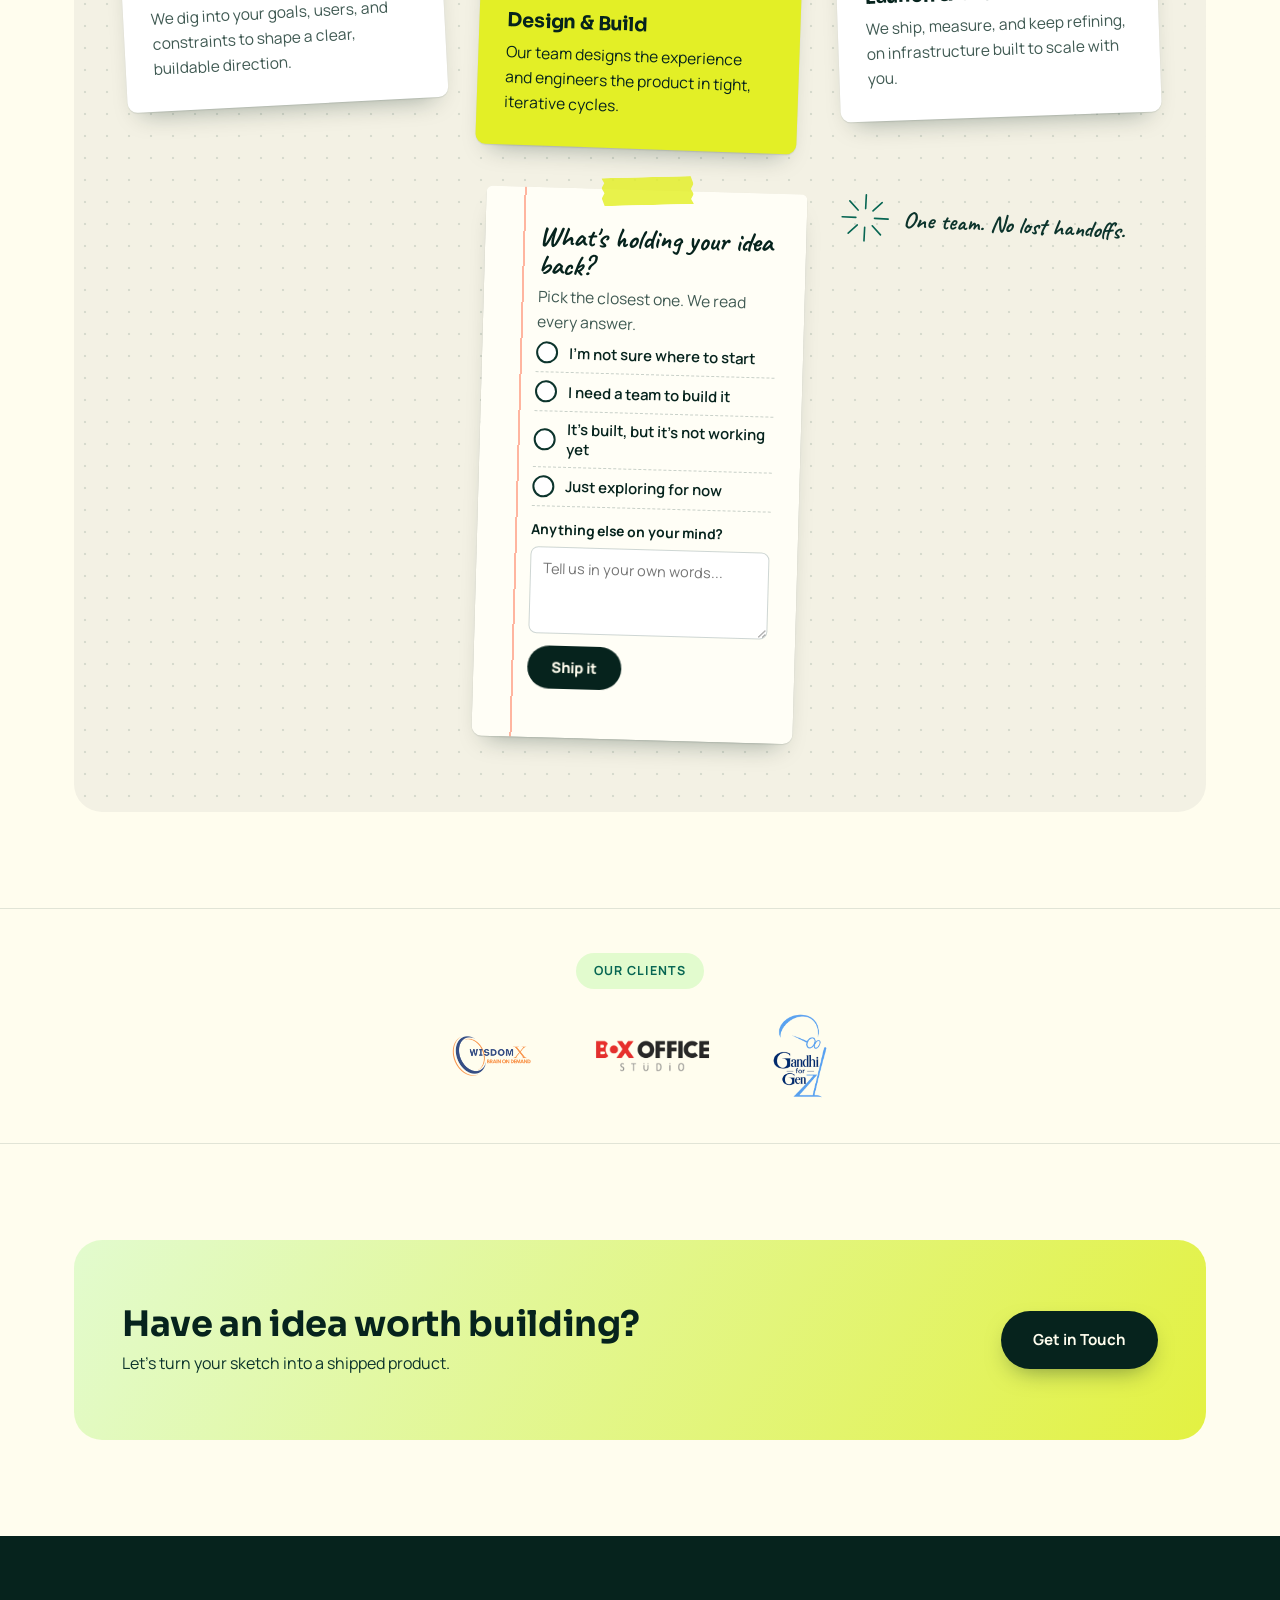
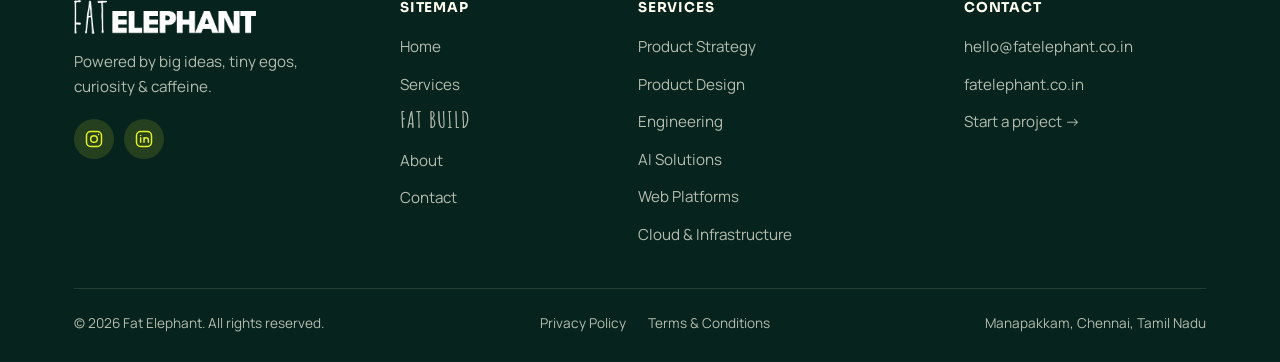
==== commit 07b312c0: "Fat Build studio redesign, realistic preview, hero and brand lettering - Fat Build is now a studio w" ====
--- a/index.html
+++ b/index.html
@@ -82,7 +82,7 @@
 </script>
 <link rel="preconnect" href="https://fonts.googleapis.com">
 <link rel="preconnect" href="https://fonts.gstatic.com" crossorigin>
-<link href="https://fonts.googleapis.com/css2?family=Sora:wght@600;700;800&family=Manrope:wght@400;500;600;700;800&family=Caveat:wght@600;700&display=swap" rel="stylesheet">
+<link href="https://fonts.googleapis.com/css2?family=Sora:wght@600;700;800&family=Manrope:wght@400;500;600;700;800&family=Caveat:wght@600;700&family=Amatic+SC:wght@700&display=swap" rel="stylesheet">
 <link rel="stylesheet" href="/css/style.css">
 </head>
 <body>
@@ -97,7 +97,7 @@
       <ul class="nav-dropdown" id="navDropdown">
         <li><a href="/" class="active">Home</a></li>
         <li><a href="/services">Services</a></li>
-        <li><a href="/build">Fat Build</a></li>
+        <li><a href="/build"><span class="fat-build">Fat Build</span></a></li>
         <li><a href="/about">About</a></li>
         <li><a href="/contact">Contact</a></li>
       </ul>
@@ -129,16 +129,19 @@
   <div class="container">
     <div class="hero-copy">
       <span class="eyebrow">Product &amp; Technology Studio</span>
-      <p class="doodle-title">
+      <h1 class="doodle-title">
         <span class="sr-only">Think Big. Think Fat.</span>
         <span class="dt-line" aria-hidden="true"><span class="coco-regular">Think</span> <span class="coco-bold"><span class="dt-letter" data-doodle data-v="2" data-char="B">B</span><span class="dt-letter" data-doodle data-v="3" data-char="i">i</span><span class="dt-letter" data-doodle data-v="1" data-char="g">g</span><span class="dt-dot" data-doodle data-v="2"><svg viewBox="0 0 24 24" focusable="false"><rect class="d0" x="4" y="4" width="16" height="16"/><g class="d1"><rect x="4" y="4" width="16" height="16"/><path d="M8.5 8.5l7 7M15.5 8.5l-7 7"/></g><path class="d2" d="M10.5 12a1.3 1.3 0 0 1 2.6 0a3.9 3.9 0 0 1-7.8 0a6.5 6.5 0 0 1 13 0"/><circle class="d3" cx="12" cy="12" r="8"/></svg></span></span></span>
         <span class="dt-line" aria-hidden="true"><span class="coco-regular">Think</span> <span class="coco-bold"><span class="dt-letter" data-doodle data-v="1" data-char="F">F</span><span class="dt-letter" data-doodle data-v="3" data-char="a">a</span><span class="dt-letter" data-doodle data-v="2" data-char="t">t</span><span class="dt-dot" data-doodle data-v="1"><svg viewBox="0 0 24 24" focusable="false"><rect class="d0" x="4" y="4" width="16" height="16"/><g class="d1"><rect x="4" y="4" width="16" height="16"/><path d="M8.5 8.5l7 7M15.5 8.5l-7 7"/></g><path class="d2" d="M10.5 12a1.3 1.3 0 0 1 2.6 0a3.9 3.9 0 0 1-7.8 0a6.5 6.5 0 0 1 13 0"/><circle class="d3" cx="12" cy="12" r="8"/></svg></span></span></span>
-      </p>
-      <h1 class="hero-h1">A product studio in Chennai that takes ideas from first sketch to shipped product.</h1>
+      </h1>
       <p class="hero-lede">At Fat Elephant, we help ambitious founders and bold companies turn messy ideas into products people actually love. No endless decks. No corporate theatre.</p>
       <div class="hero-actions">
-        <a href="/contact" class="btn btn-primary">Start a Project</a>
-        <a href="/services" class="btn btn-outline">Explore Our Services</a>
+        <a href="/build" class="hero-build">
+          <span class="hero-build-tag">New</span>
+          <span class="hero-build-text"><strong><span class="fat-build">Fat Build</span>:</strong> sketch your product in a minute, then send it to us.</span>
+          <span class="hero-build-arrow" aria-hidden="true">&rarr;</span>
+        </a>
+        <a href="/services" class="hero-explore">Explore our services <span aria-hidden="true">&rarr;</span></a>
       </div>
     </div>
   </div>
@@ -252,7 +255,7 @@
   <div class="container">
     <div class="fb-panel reveal">
       <div class="fb-copy">
-        <span class="fb-eyebrow"><b>New</b> Fat Build</span>
+        <span class="fb-eyebrow"><b>New</b> <span class="fat-build">Fat Build</span></span>
         <h2>Don't just describe your idea. <span class="fb-hl">Build it.</span></h2>
         <p>Pick a product type, choose your colours and switch on the features you want. Watch it take shape in seconds, then send it to us as your brief.</p>
         <ol class="fb-steps">
@@ -261,7 +264,7 @@
           <li><b>3</b>Switch on features</li>
         </ol>
         <div class="fb-actions">
-          <a href="/build" class="btn btn-primary">Try Fat Build</a>
+          <a href="/build" class="btn btn-primary">Try <span class="fat-build">Fat Build</span></a>
           <span class="fb-note">No sign-up. Takes about a minute.</span>
         </div>
       </div>
@@ -401,7 +404,7 @@
         <ul>
           <li><a href="/">Home</a></li>
           <li><a href="/services">Services</a></li>
-          <li><a href="/build">Fat Build</a></li>
+          <li><a href="/build"><span class="fat-build">Fat Build</span></a></li>
           <li><a href="/about">About</a></li>
           <li><a href="/contact">Contact</a></li>
         </ul>
--- a/css/style.css
+++ b/css/style.css
@@ -84,6 +84,7 @@
   --font-body: "Manrope", "Segoe UI", system-ui, -apple-system, sans-serif;
   --font-hand: "Caveat", "Segoe Script", cursive;
   --font-coco: "Coco Gothic", var(--font-display);
+  --font-fat: "Amatic SC", "Caveat", cursive; /* tall hand-lettered capitals, like the FAT in the logo */
   --font-mono: ui-monospace, "SFMono-Regular", Menlo, Consolas, "Liberation Mono", monospace;
 }
 
@@ -332,12 +333,6 @@
   color: var(--teal);
 }
 
-/* Fat Build stands out in the menu: bold, in the same lime as "Big" and "Fat" in the hero */
-.nav-dropdown a[href="build.html"] {
-  font-weight: 800;
-  color: var(--lime);
-}
-
 .nav-dropdown a.active {
   background: var(--mint);
   color: var(--teal);
@@ -579,17 +574,6 @@
   font-weight: 700;
 }
 
-/* The descriptive line search engines and screen readers read as the page heading */
-.hero .hero-h1 {
-  max-width: 30ch;
-  margin: 0 auto 14px;
-  font-size: clamp(1.2rem, 2.1vw, 1.65rem);
-  font-weight: 700;
-  line-height: 1.3;
-  letter-spacing: -0.01em;
-  color: var(--teal-darkest);
-}
-
 .hero-lede {
   font-size: 1.15rem;
   color: var(--ink-soft);
@@ -600,10 +584,100 @@
 
 .hero-actions {
   display: flex;
-  gap: 16px;
-  flex-wrap: wrap;
-  justify-content: center;
-  margin-top: 28px;
+  flex-direction: column;
+  align-items: center;
+  gap: 14px;
+  margin-top: 30px;
+}
+
+/* The hero's main call to action: Fat Build, with a smaller pill for the services under it */
+.hero-build {
+  display: inline-flex;
+  align-items: center;
+  gap: 14px;
+  max-width: 100%;
+  padding: 8px 22px 8px 8px;
+  border: 2px solid var(--teal-darkest);
+  border-radius: 999px;
+  background: var(--lime);
+  box-shadow: 4px 4px 0 var(--teal-darkest);
+  font-size: 1.08rem;
+  line-height: 1.35;
+  color: var(--teal-darkest);
+  transition: transform 0.2s ease, box-shadow 0.2s ease;
+}
+
+.hero-build:hover {
+  transform: translate(-2px, -2px);
+  box-shadow: 6px 6px 0 var(--teal-darkest);
+}
+
+.hero-build:focus-visible,
+.hero-explore:focus-visible {
+  outline: 3px solid var(--teal);
+  outline-offset: 3px;
+}
+
+.hero-build-tag {
+  flex-shrink: 0;
+  padding: 7px 15px;
+  border-radius: 999px;
+  background: var(--teal-darkest);
+  font-family: var(--font-mono);
+  font-size: 0.72rem;
+  font-weight: 700;
+  letter-spacing: 0.1em;
+  text-transform: uppercase;
+  color: var(--lime);
+}
+
+.hero-build-text {
+  text-align: left;
+}
+
+.hero-build-arrow {
+  flex-shrink: 0;
+  font-size: 1.2rem;
+  font-weight: 700;
+  transition: transform 0.2s ease;
+}
+
+.hero-build:hover .hero-build-arrow {
+  transform: translateX(4px);
+}
+
+.hero-explore {
+  display: inline-flex;
+  align-items: center;
+  gap: 8px;
+  padding: 8px 18px;
+  border: 1.5px solid var(--border-soft);
+  border-radius: 999px;
+  background: var(--surface);
+  font-size: 0.86rem;
+  font-weight: 700;
+  color: var(--teal-darkest);
+  transition: border-color 0.2s ease, background 0.2s ease, transform 0.2s ease;
+}
+
+.hero-explore:hover {
+  border-color: var(--teal-darkest);
+  background: var(--mint);
+  transform: translateY(-1px);
+}
+
+@media (max-width: 560px) {
+  .hero-build {
+    align-items: flex-start;
+    gap: 10px;
+    border-radius: 26px;
+    padding: 8px 16px 10px 8px;
+    font-size: 0.98rem;
+  }
+
+  .hero-build-arrow {
+    display: none;
+  }
 }
 
 /* ---------- Trusted-by (floating logos) ---------- */
@@ -3288,6 +3362,22 @@
   color: var(--teal-darkest);
 }
 
+.nav-dropdown .fat-build {
+  color: var(--teal-darkest);
+}
+
+/* "Fat Build" is always set in the hand-lettered capitals of the FAT in the logo.
+   The font runs small for its size, so it is scaled up to sit level with the text around it. */
+.fat-build {
+  font-family: var(--font-fat);
+  font-size: 1.5em;
+  font-weight: 700;
+  letter-spacing: 0.05em;
+  line-height: 1;
+  text-transform: uppercase;
+  white-space: nowrap;
+}
+
 /* ---------- Ambient cursor glow ---------- */
 
 .cursor-glow {
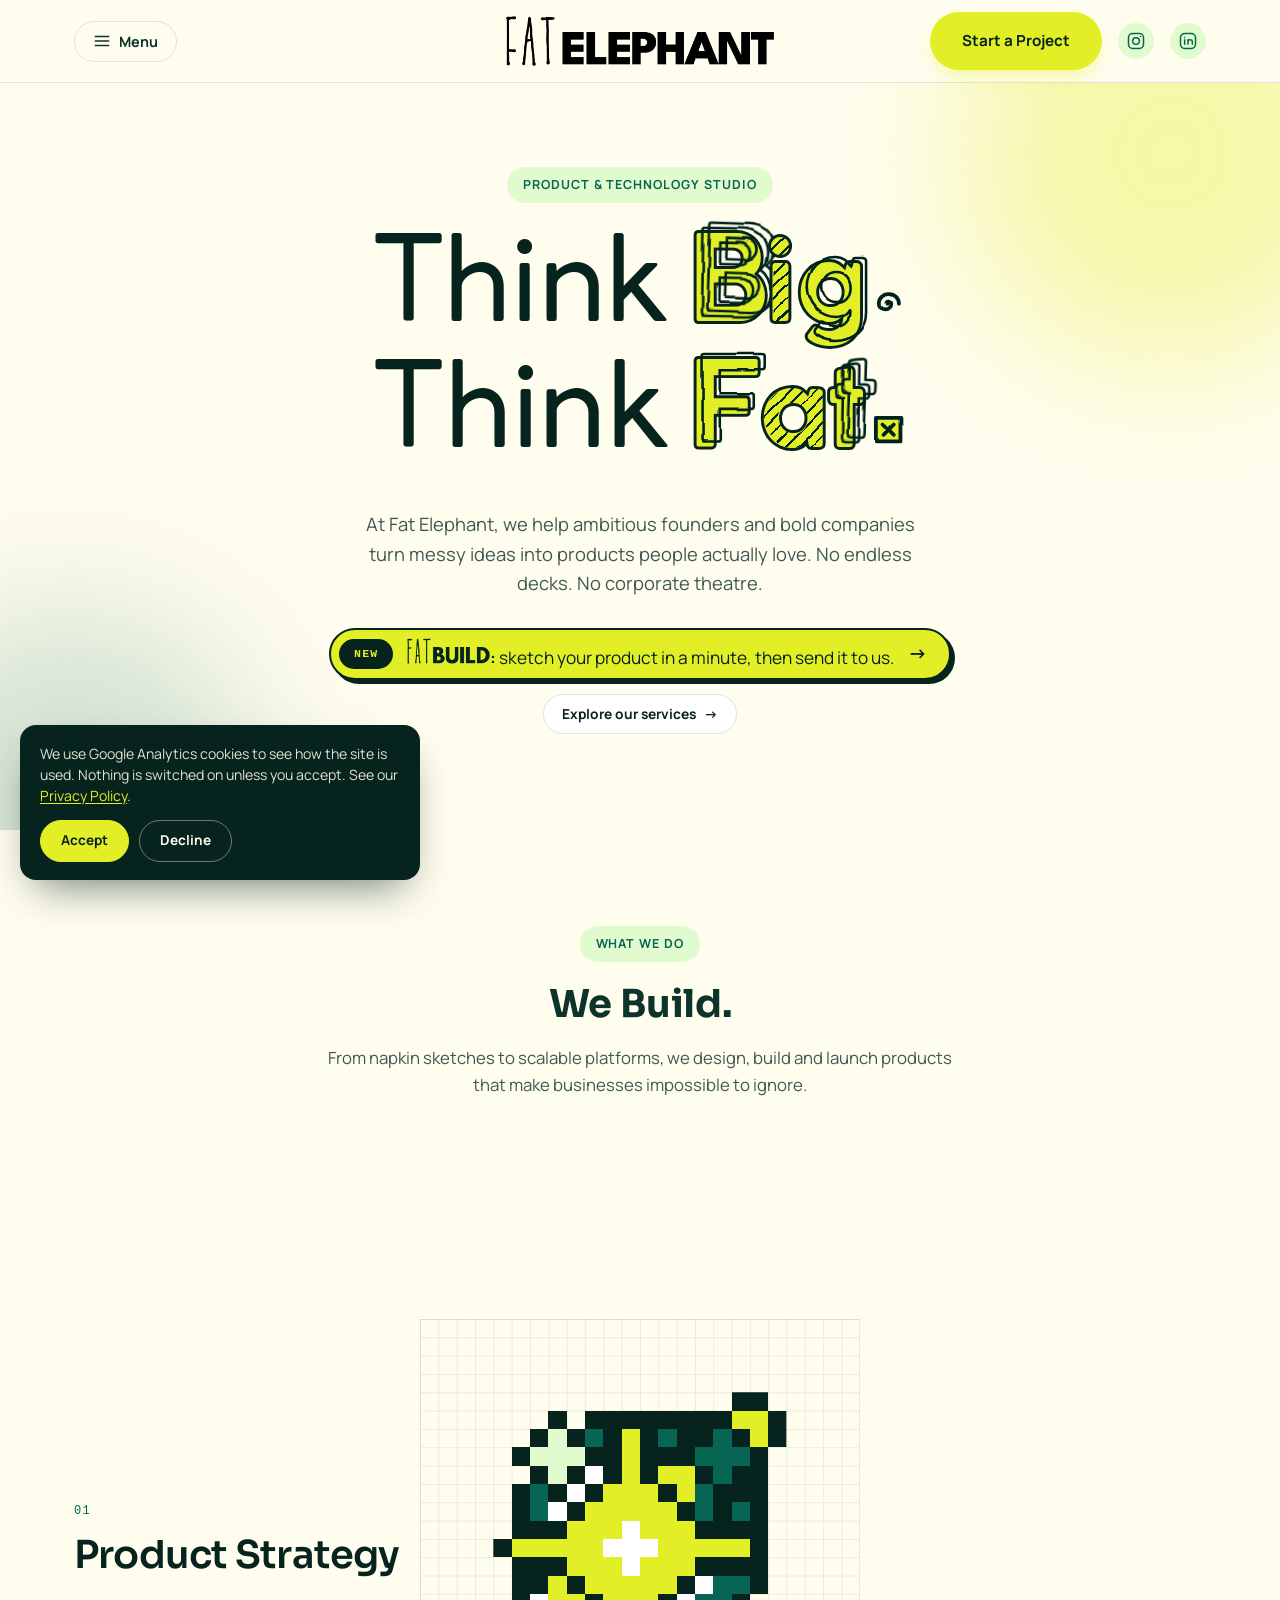
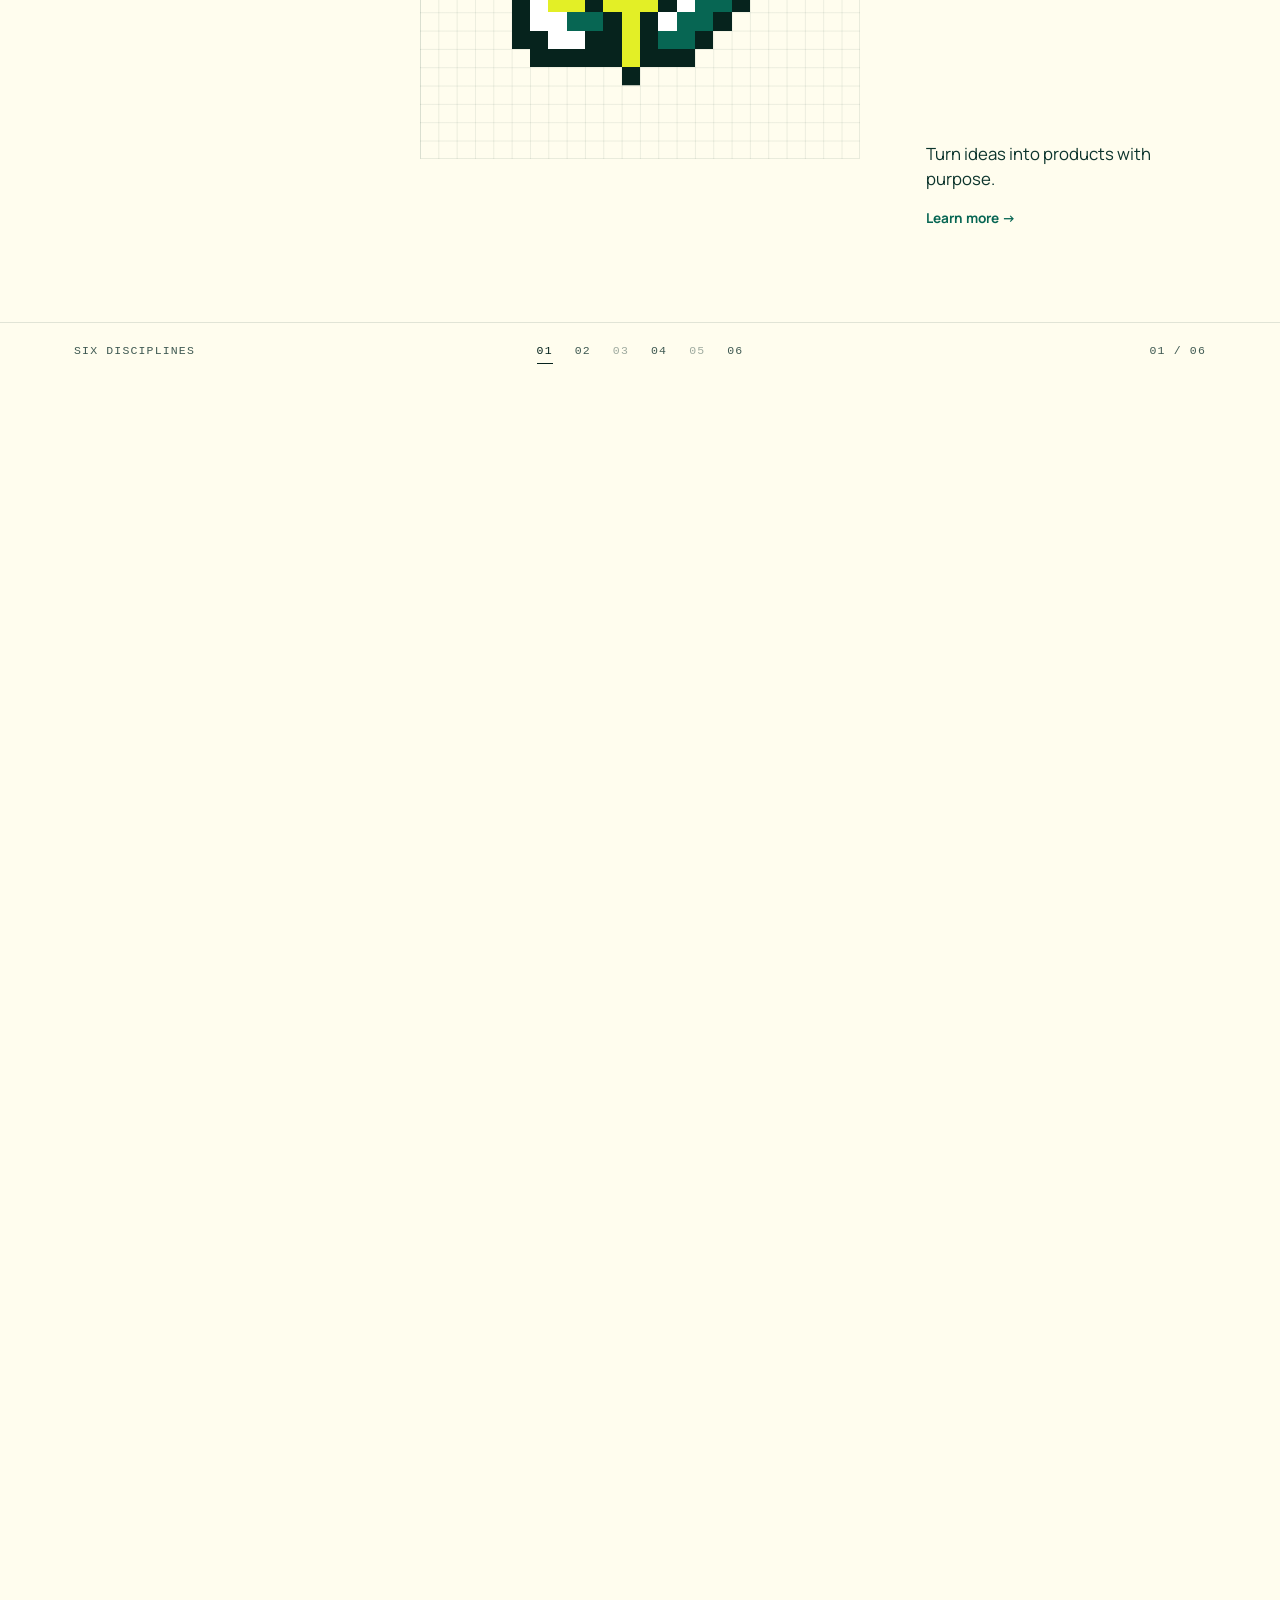
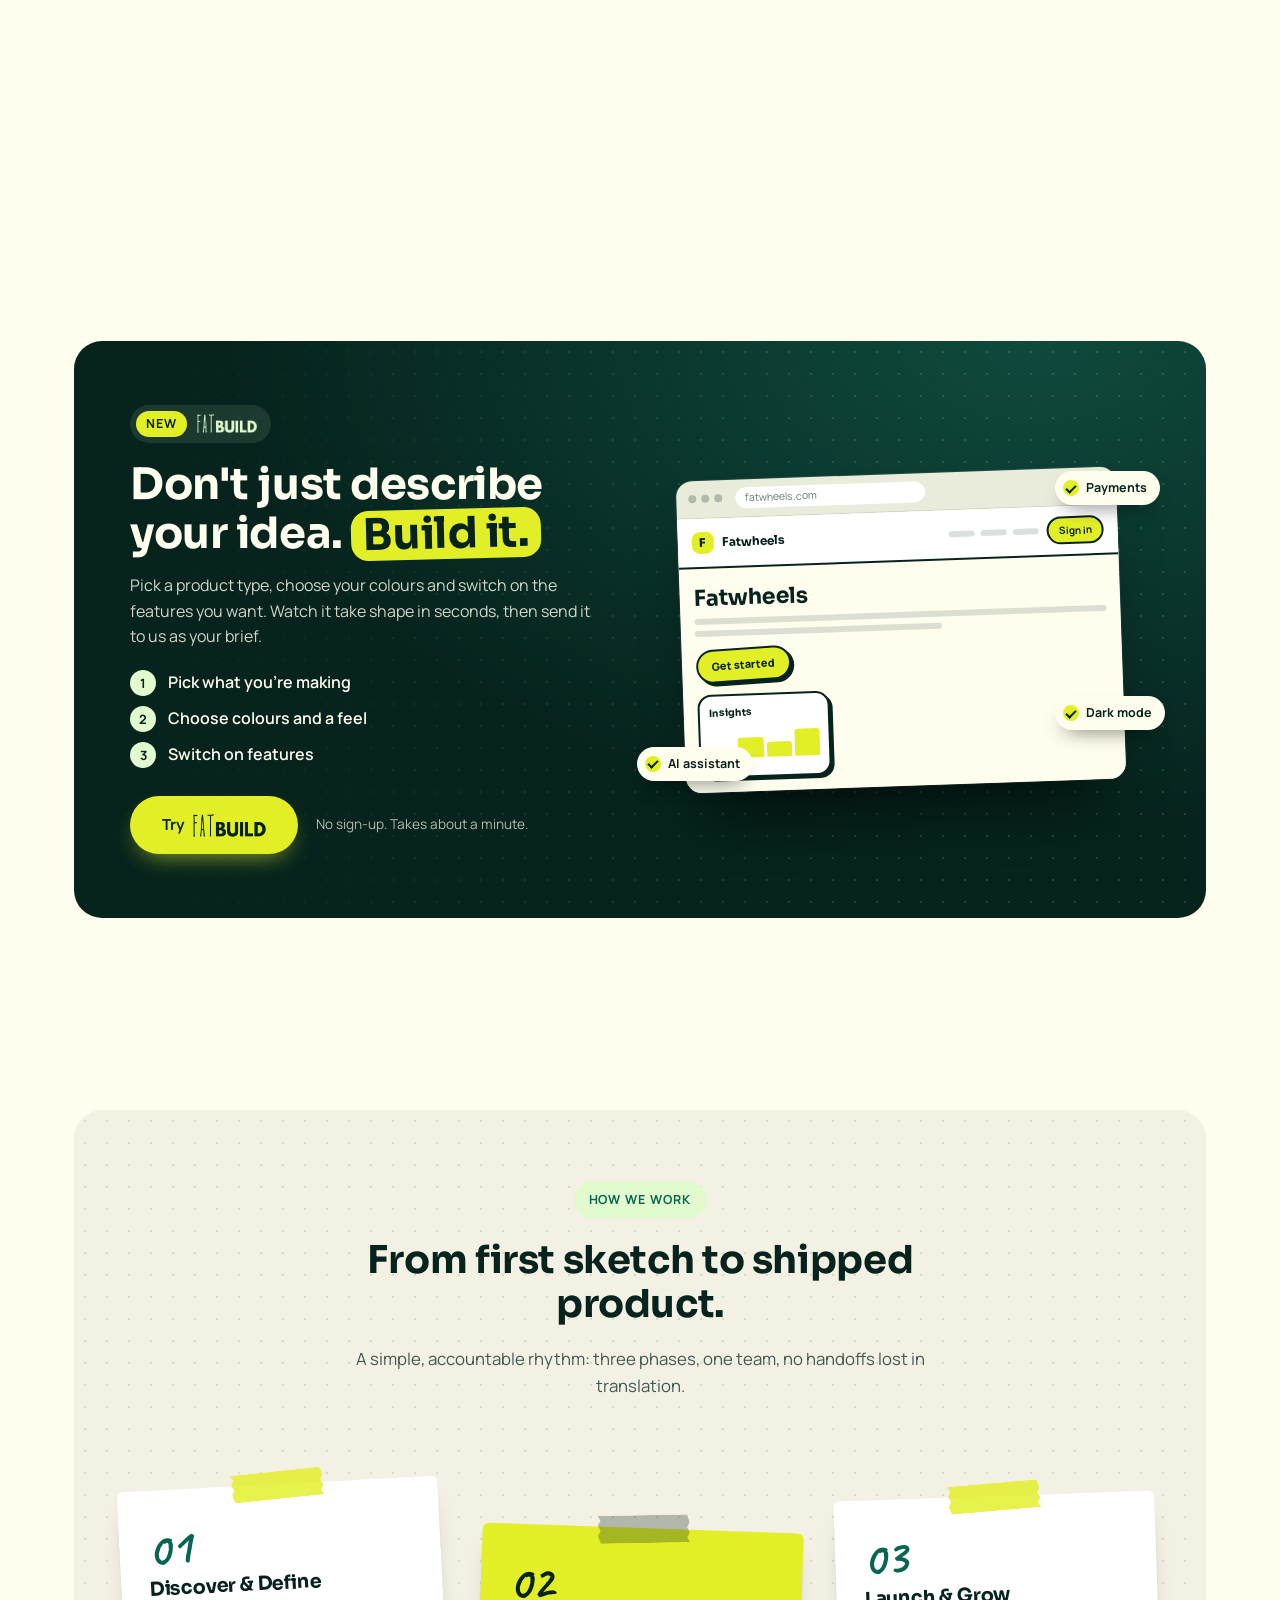
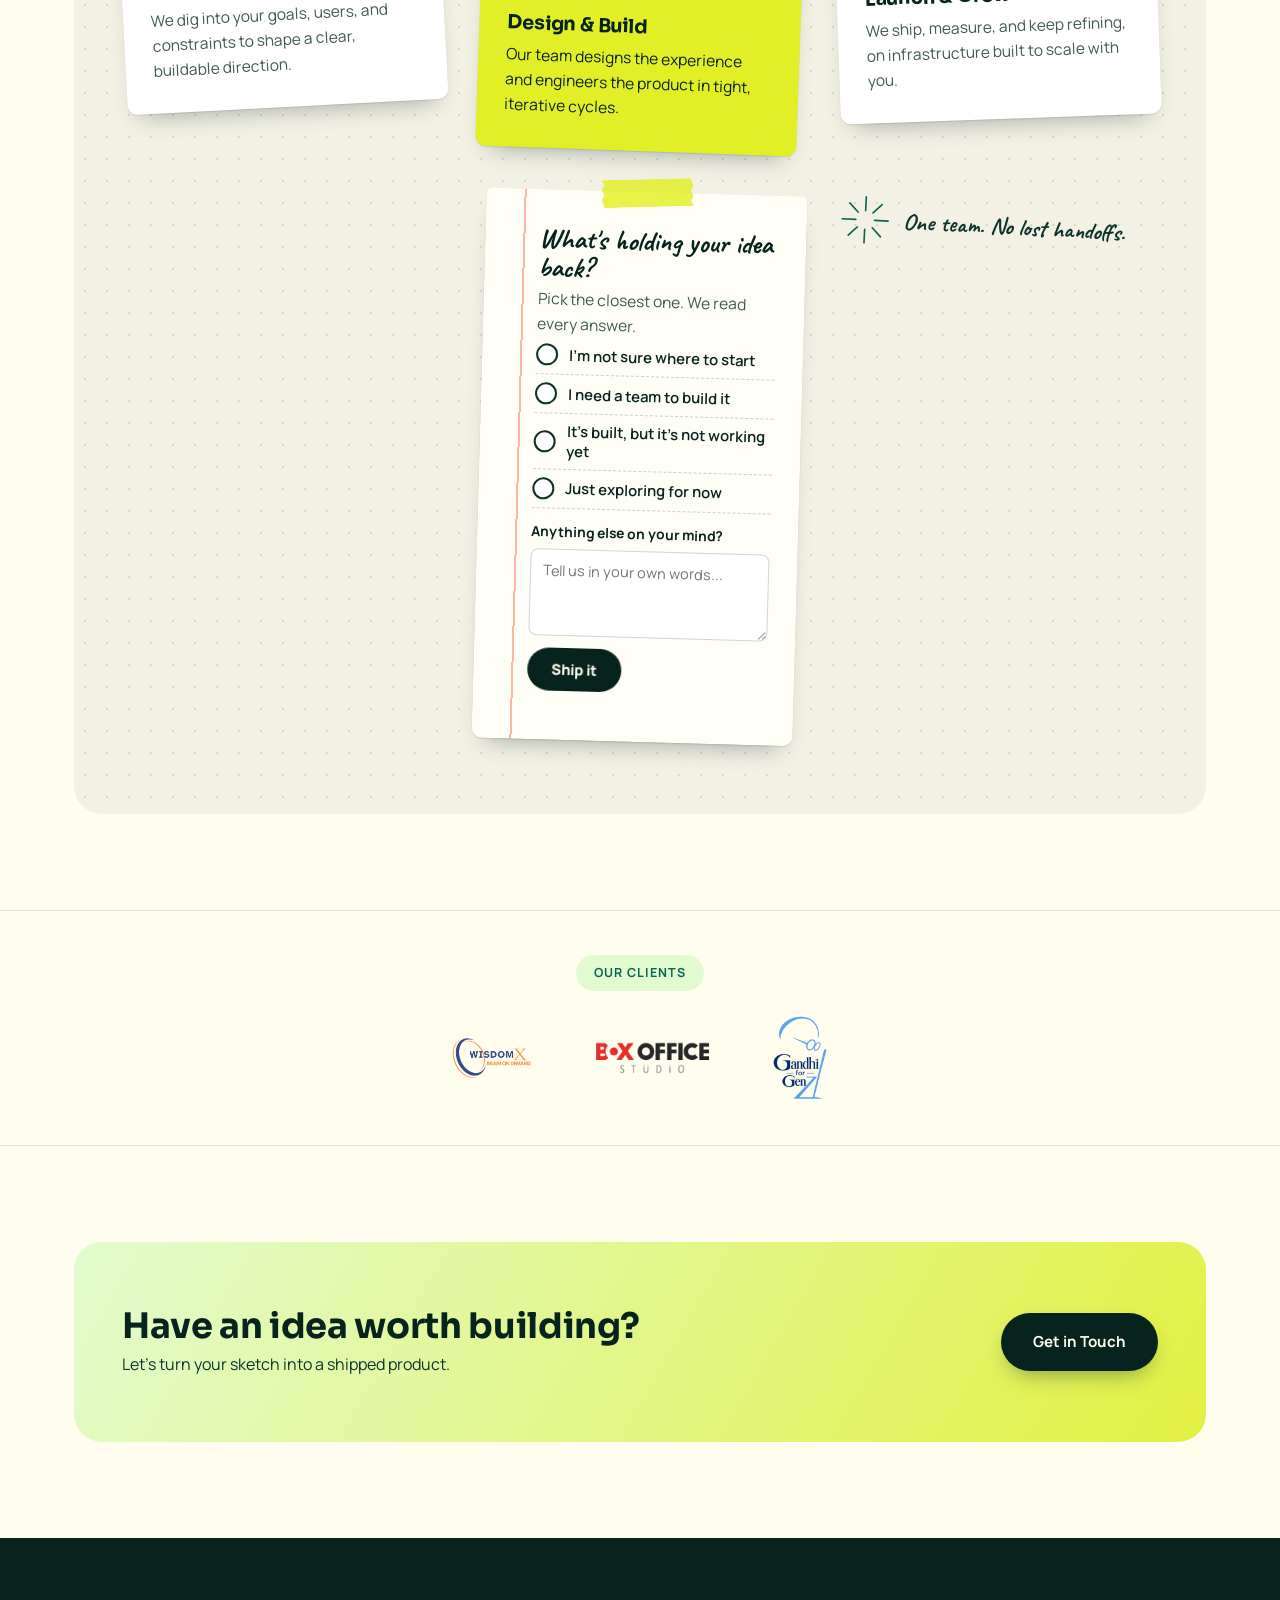
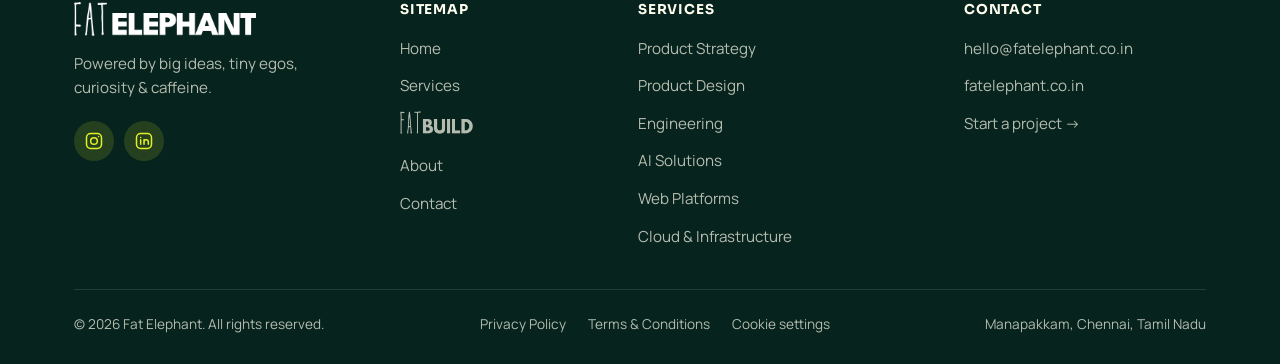
==== commit c4c2bf76: "Use the Fat Build wordmark wherever "Fat Build" appears - Add the Fat Build wordmark (assets/fat-bui" ====
--- a/index.html
+++ b/index.html
@@ -82,7 +82,7 @@
 </script>
 <link rel="preconnect" href="https://fonts.googleapis.com">
 <link rel="preconnect" href="https://fonts.gstatic.com" crossorigin>
-<link href="https://fonts.googleapis.com/css2?family=Sora:wght@600;700;800&family=Manrope:wght@400;500;600;700;800&family=Caveat:wght@600;700&family=Amatic+SC:wght@700&display=swap" rel="stylesheet">
+<link href="https://fonts.googleapis.com/css2?family=Sora:wght@600;700;800&family=Manrope:wght@400;500;600;700;800&family=Caveat:wght@600;700&display=swap" rel="stylesheet">
 <link rel="stylesheet" href="/css/style.css">
 </head>
 <body>
@@ -97,7 +97,7 @@
       <ul class="nav-dropdown" id="navDropdown">
         <li><a href="/" class="active">Home</a></li>
         <li><a href="/services">Services</a></li>
-        <li><a href="/build"><span class="fat-build">Fat Build</span></a></li>
+        <li><a href="/build"><span class="fat-build"><span class="sr-only">Fat Build</span></span></a></li>
         <li><a href="/about">About</a></li>
         <li><a href="/contact">Contact</a></li>
       </ul>
@@ -138,7 +138,7 @@
       <div class="hero-actions">
         <a href="/build" class="hero-build">
           <span class="hero-build-tag">New</span>
-          <span class="hero-build-text"><strong><span class="fat-build">Fat Build</span>:</strong> sketch your product in a minute, then send it to us.</span>
+          <span class="hero-build-text"><strong><span class="fat-build"><span class="sr-only">Fat Build</span></span>:</strong> sketch your product in a minute, then send it to us.</span>
           <span class="hero-build-arrow" aria-hidden="true">&rarr;</span>
         </a>
         <a href="/services" class="hero-explore">Explore our services <span aria-hidden="true">&rarr;</span></a>
@@ -255,7 +255,7 @@
   <div class="container">
     <div class="fb-panel reveal">
       <div class="fb-copy">
-        <span class="fb-eyebrow"><b>New</b> <span class="fat-build">Fat Build</span></span>
+        <span class="fb-eyebrow"><b>New</b> <span class="fat-build"><span class="sr-only">Fat Build</span></span></span>
         <h2>Don't just describe your idea. <span class="fb-hl">Build it.</span></h2>
         <p>Pick a product type, choose your colours and switch on the features you want. Watch it take shape in seconds, then send it to us as your brief.</p>
         <ol class="fb-steps">
@@ -264,7 +264,7 @@
           <li><b>3</b>Switch on features</li>
         </ol>
         <div class="fb-actions">
-          <a href="/build" class="btn btn-primary">Try <span class="fat-build">Fat Build</span></a>
+          <a href="/build" class="btn btn-primary">Try <span class="fat-build"><span class="sr-only">Fat Build</span></span></a>
           <span class="fb-note">No sign-up. Takes about a minute.</span>
         </div>
       </div>
@@ -404,7 +404,7 @@
         <ul>
           <li><a href="/">Home</a></li>
           <li><a href="/services">Services</a></li>
-          <li><a href="/build"><span class="fat-build">Fat Build</span></a></li>
+          <li><a href="/build"><span class="fat-build"><span class="sr-only">Fat Build</span></span></a></li>
           <li><a href="/about">About</a></li>
           <li><a href="/contact">Contact</a></li>
         </ul>
--- a/css/style.css
+++ b/css/style.css
@@ -84,7 +84,6 @@
   --font-body: "Manrope", "Segoe UI", system-ui, -apple-system, sans-serif;
   --font-hand: "Caveat", "Segoe Script", cursive;
   --font-coco: "Coco Gothic", var(--font-display);
-  --font-fat: "Amatic SC", "Caveat", cursive; /* tall hand-lettered capitals, like the FAT in the logo */
   --font-mono: ui-monospace, "SFMono-Regular", Menlo, Consolas, "Liberation Mono", monospace;
 }
 
@@ -3366,16 +3365,17 @@
   color: var(--teal-darkest);
 }
 
-/* "Fat Build" is always set in the hand-lettered capitals of the FAT in the logo.
-   The font runs small for its size, so it is scaled up to sit level with the text around it. */
+/* "Fat Build" is the Fat Build wordmark (assets/fat-build.png): tall hand-lettered FAT and a heavy BUILD.
+   It is drawn as a mask in the colour of the surrounding text, so it suits light and dark backgrounds,
+   and the words stay in the page for screen readers and search engines. */
 .fat-build {
-  font-family: var(--font-fat);
-  font-size: 1.5em;
-  font-weight: 700;
-  letter-spacing: 0.05em;
-  line-height: 1;
-  text-transform: uppercase;
-  white-space: nowrap;
+  display: inline-block;
+  height: 1.5em;
+  aspect-ratio: 555 / 174;
+  vertical-align: baseline;
+  background-color: currentColor;
+  -webkit-mask: url("../assets/fat-build.png") center / contain no-repeat;
+  mask: url("../assets/fat-build.png") center / contain no-repeat;
 }
 
 /* ---------- Ambient cursor glow ---------- */
